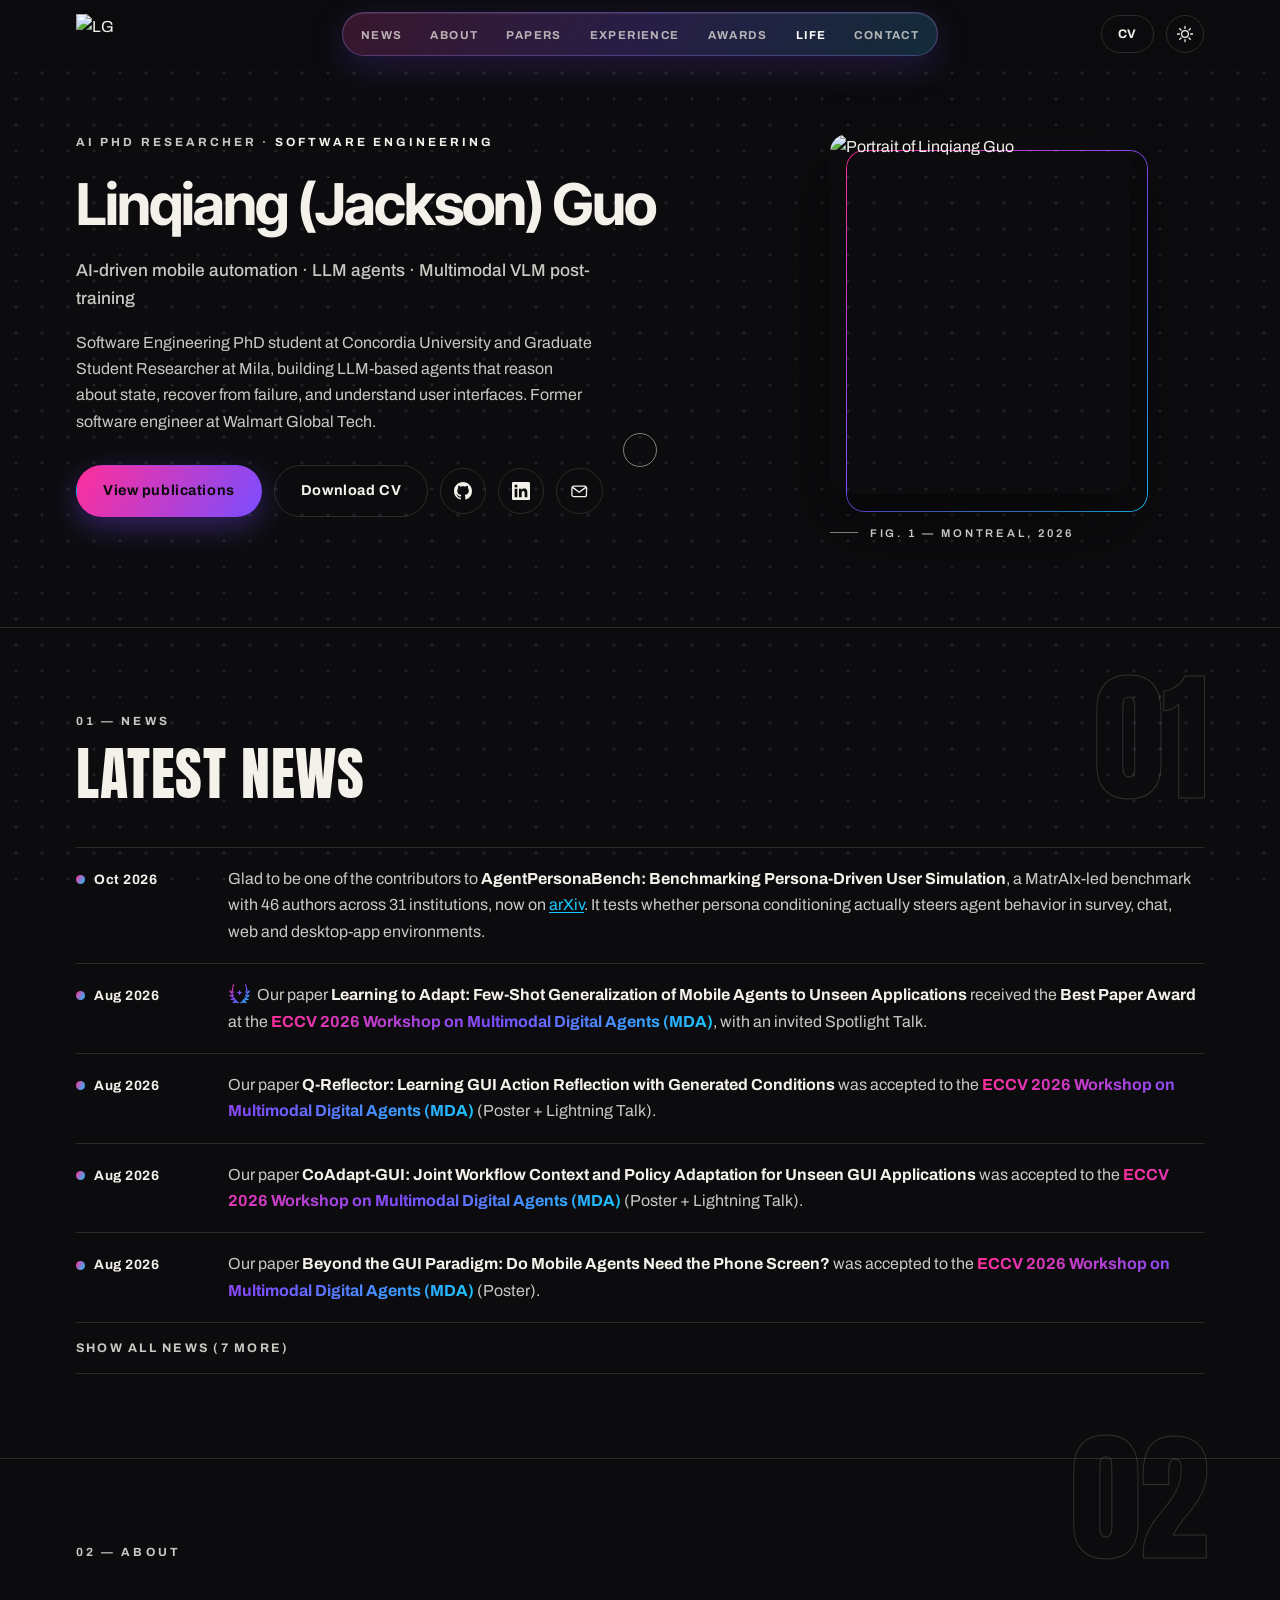
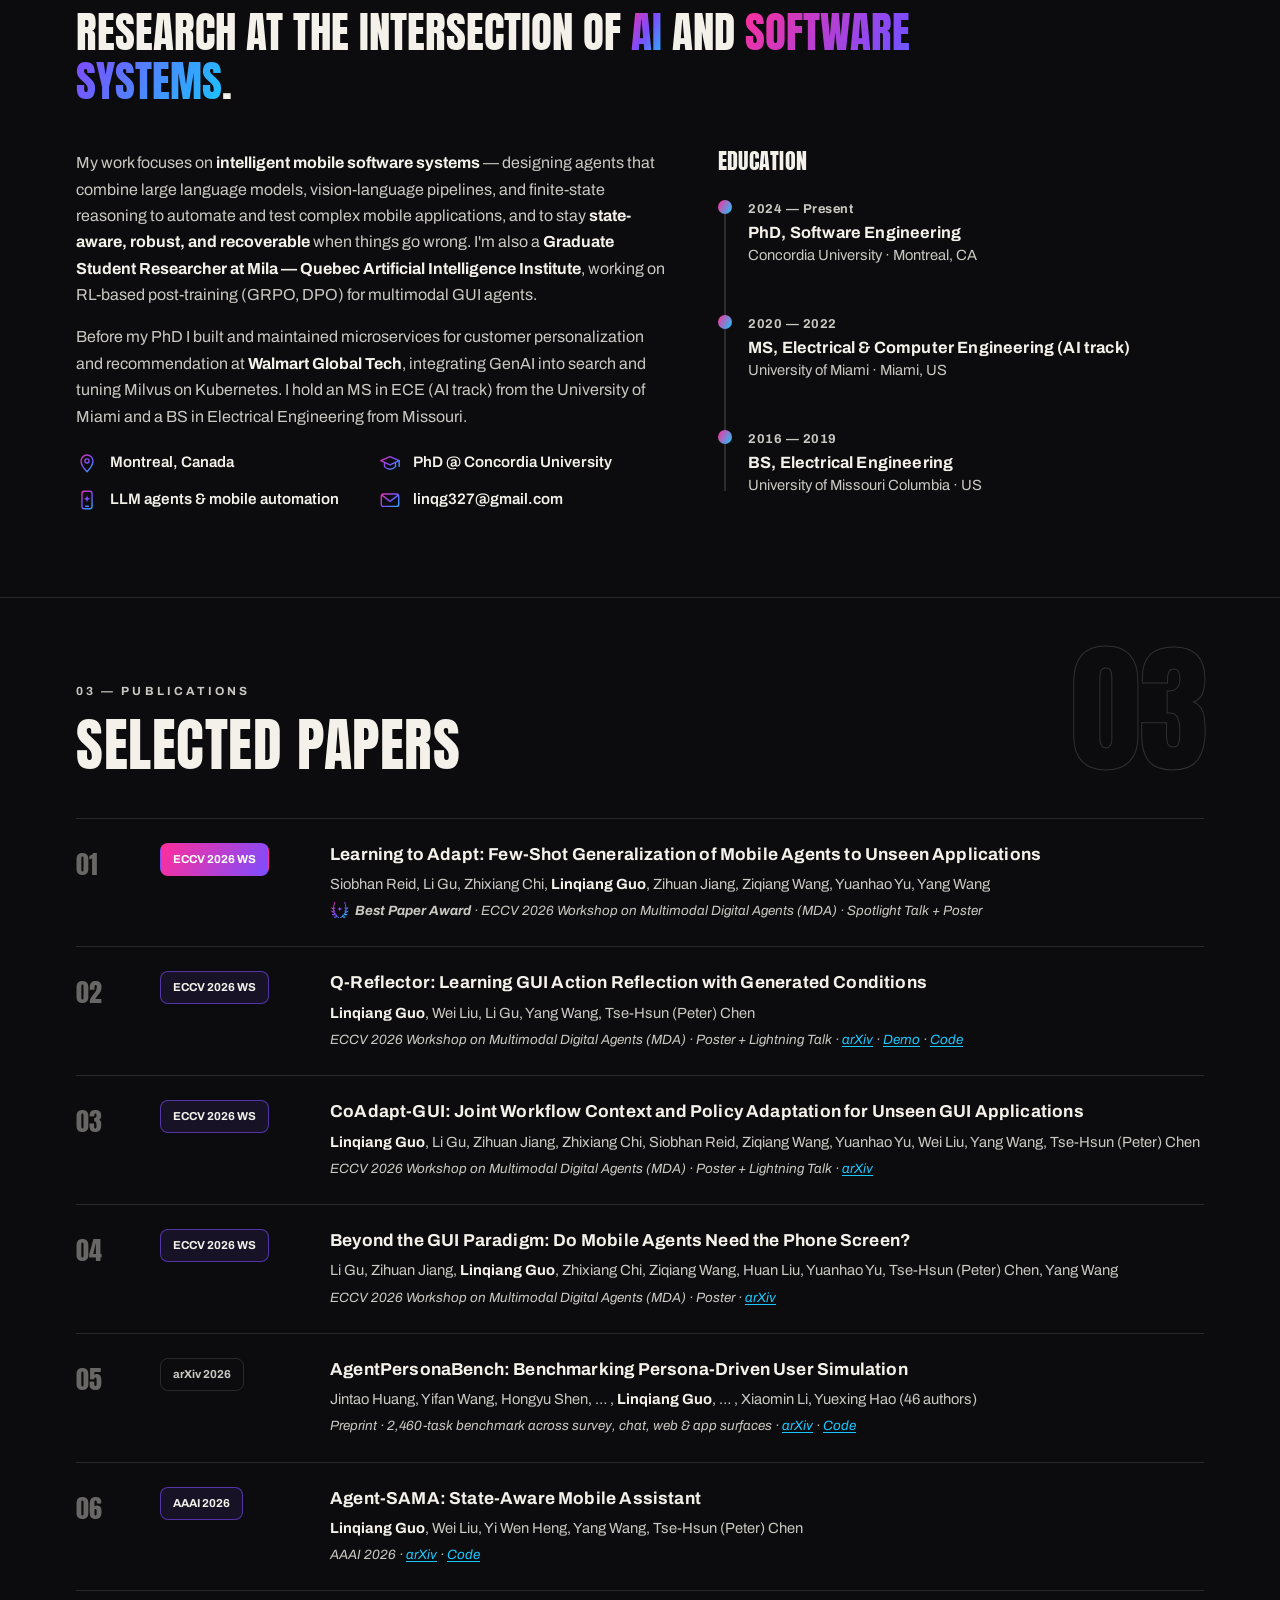
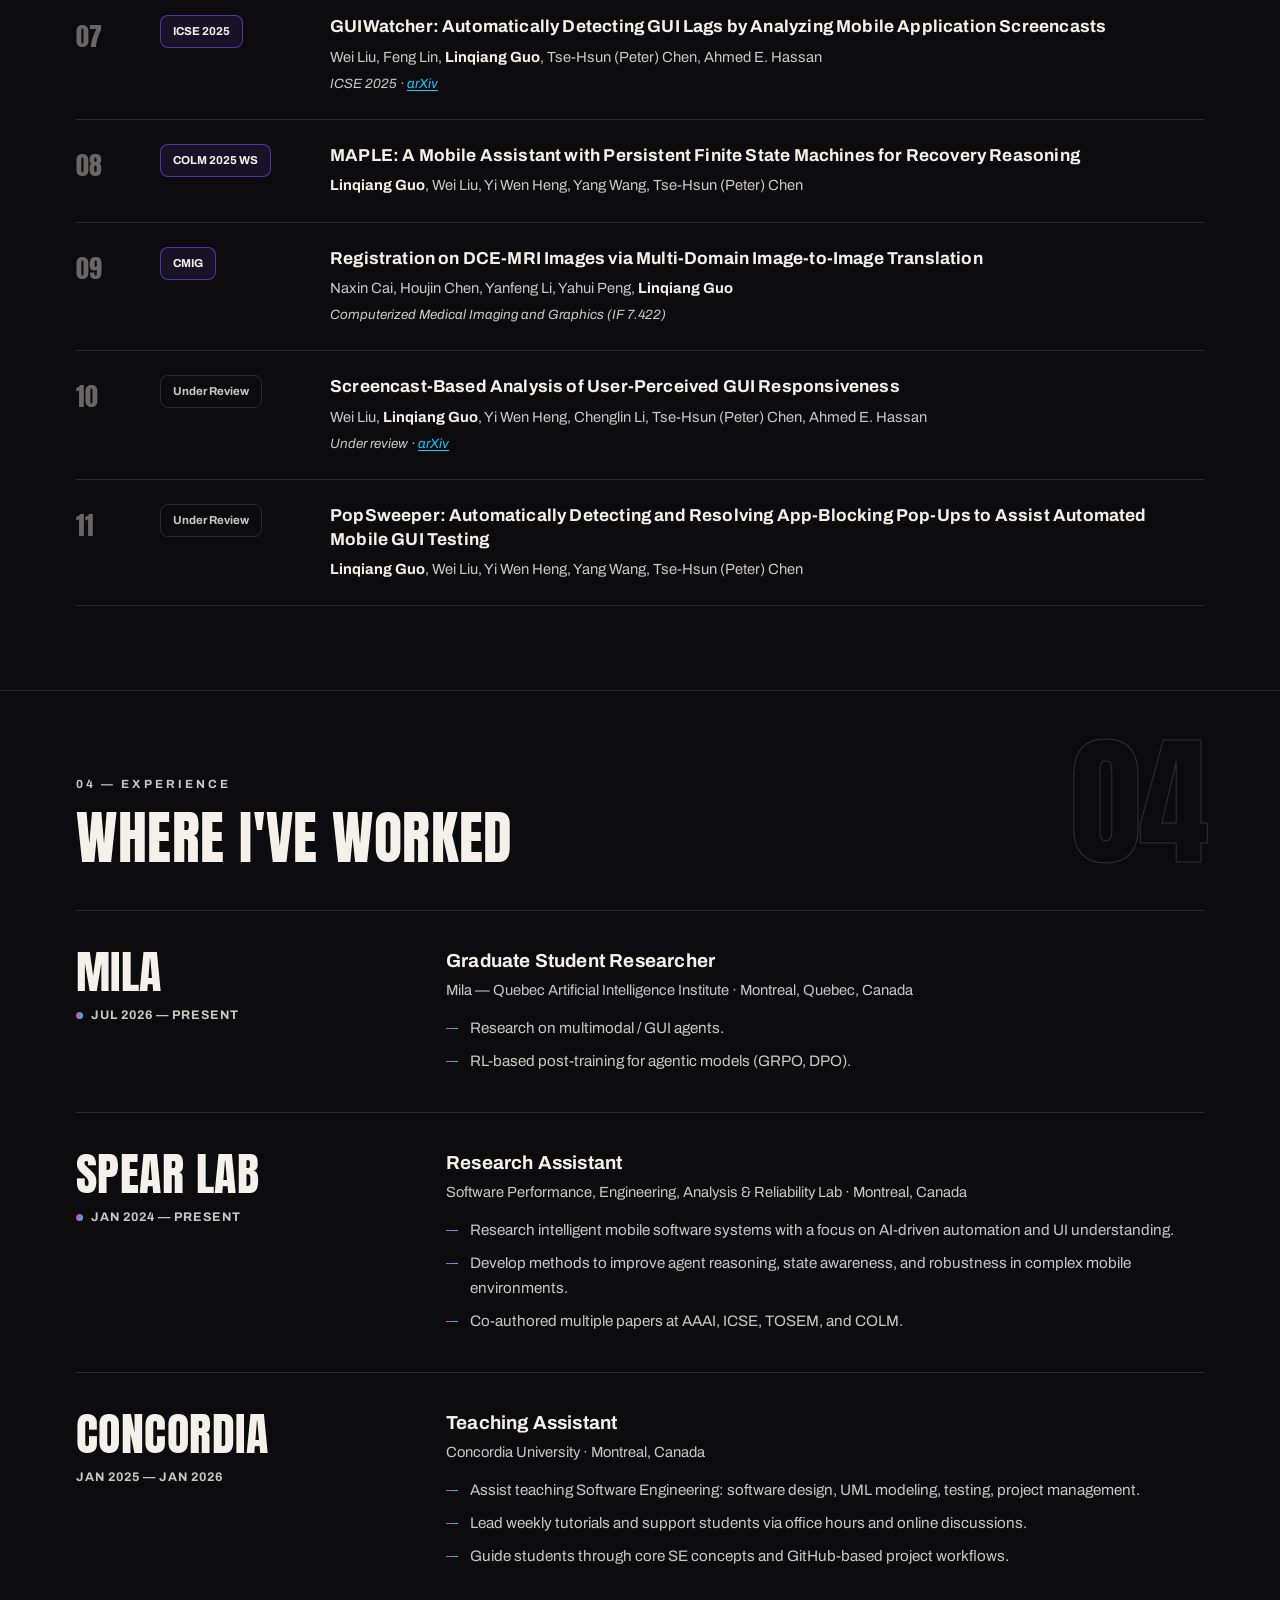
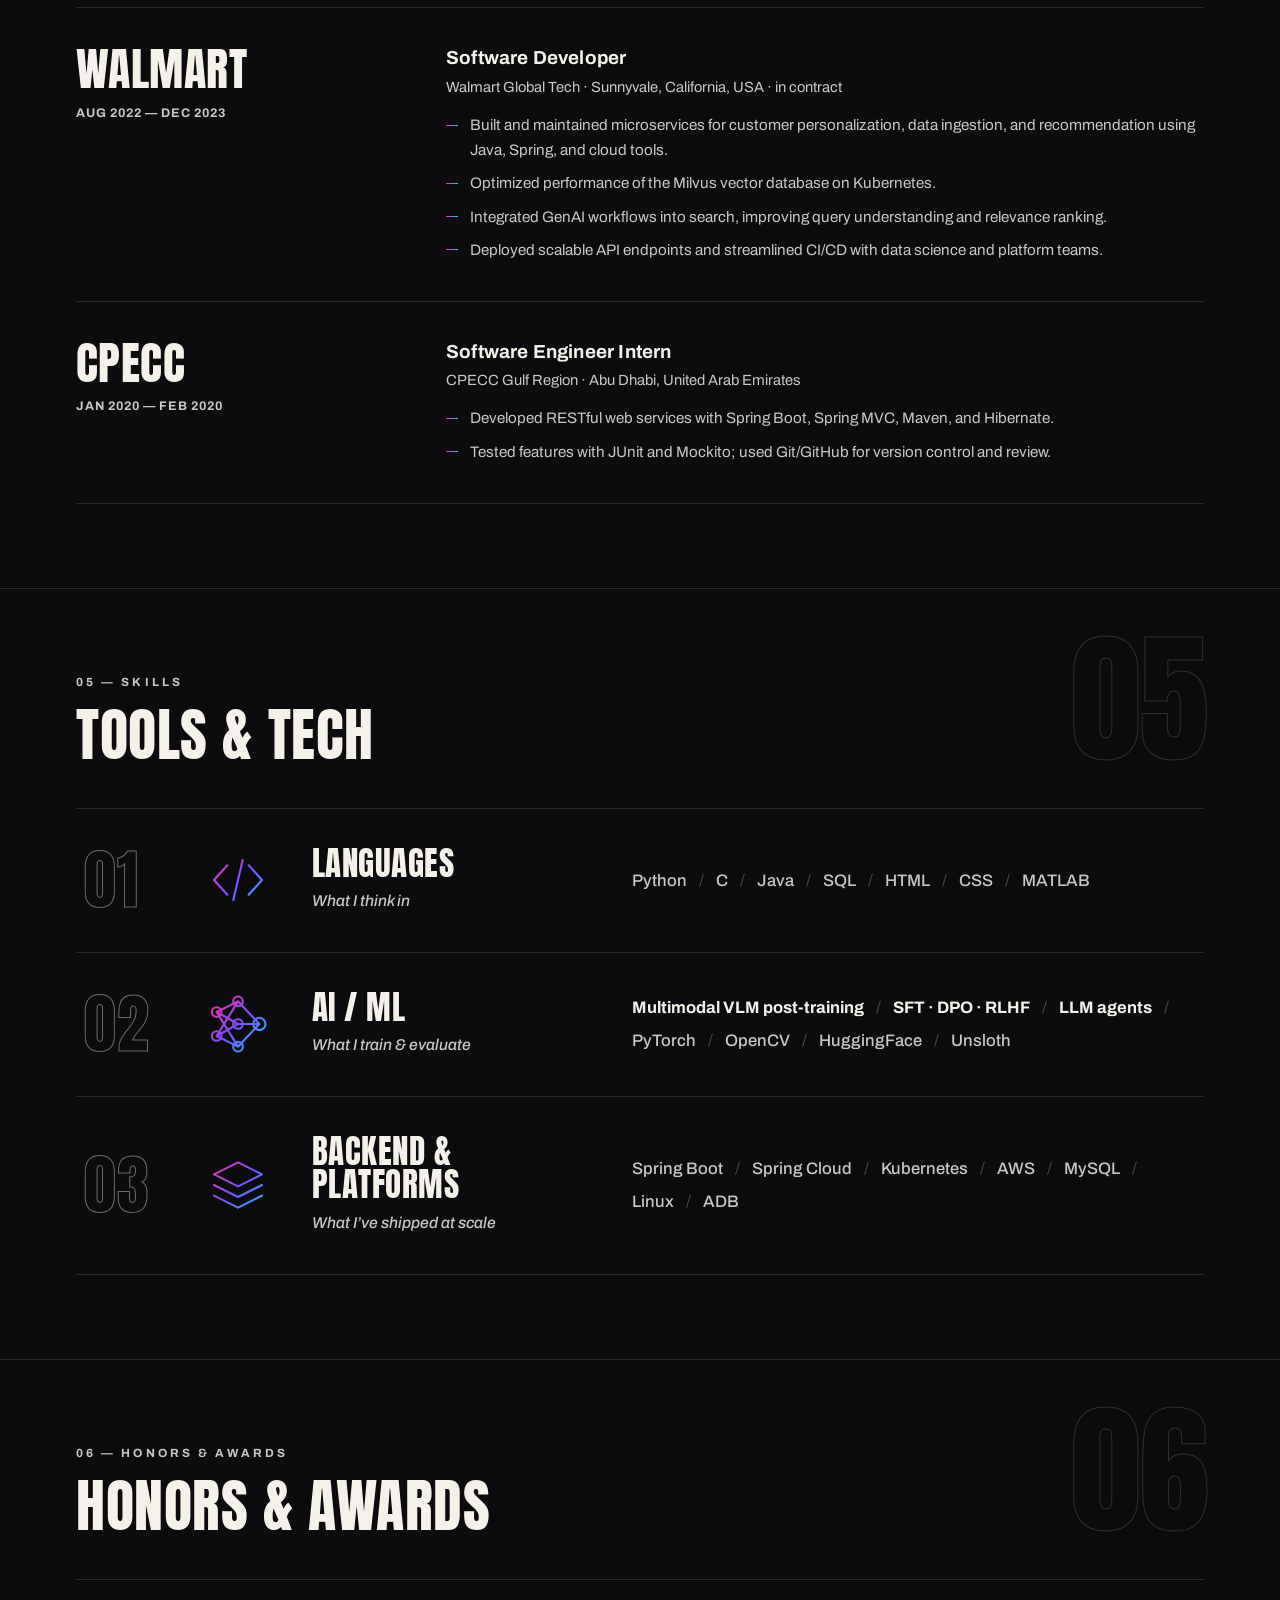
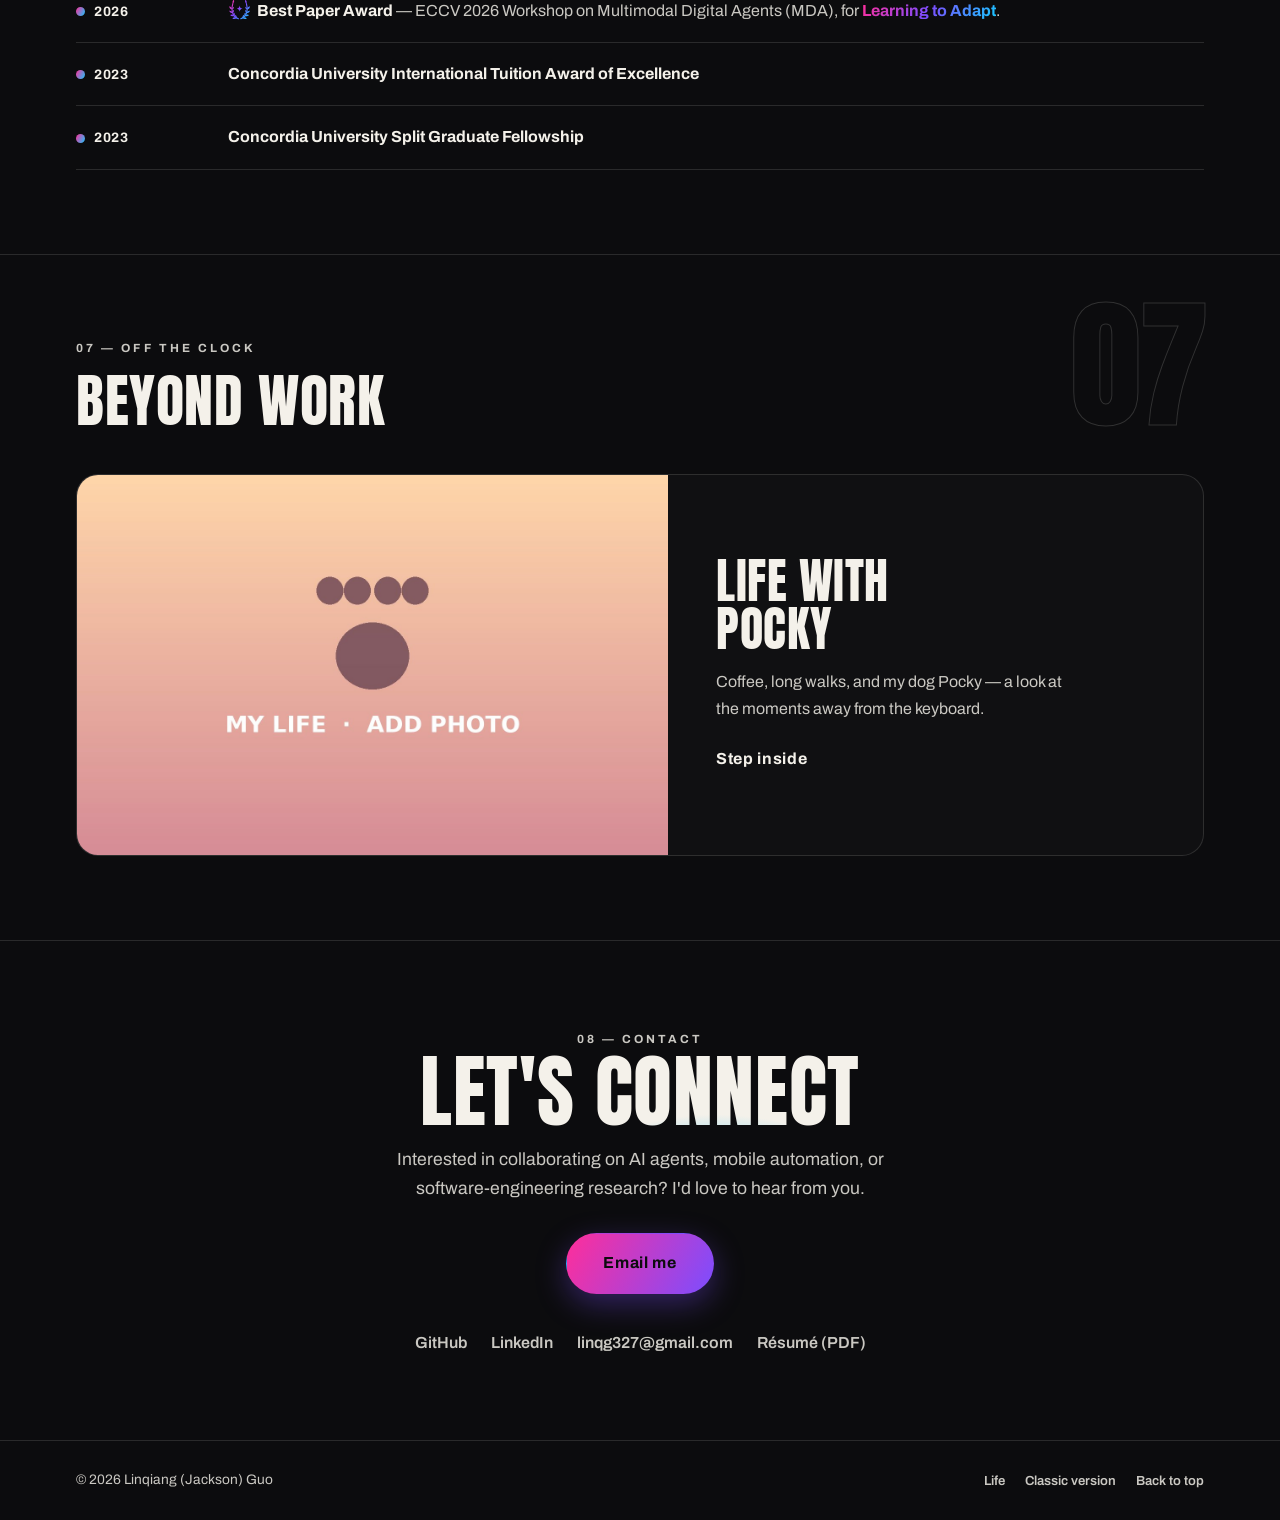
==== index.html @ f6343bbd "Long-press ripples that reflect off the screen edges - Holding still (a finger, or the mouse button " ====
<!DOCTYPE html>
<html lang="en">
<head>
  <meta charset="UTF-8" />
  <meta name="viewport" content="width=device-width, initial-scale=1.0" />
  <title>Linqiang (Jackson) Guo — Software Engineering Researcher</title>
  <meta name="description" content="Linqiang Guo — PhD researcher in Software Engineering at Concordia University. AI-driven mobile automation, LLM agents, multimodal VLM post-training." />
  <link rel="preconnect" href="https://fonts.googleapis.com" />
  <link rel="preconnect" href="https://fonts.gstatic.com" crossorigin />
  <link href="https://fonts.googleapis.com/css2?family=Anton&family=Archivo:ital,wght@0,400..800;1,400..800&family=Inter+Tight:wght@600..800&display=swap" rel="stylesheet" />
  <link rel="icon" href="assets/img/favicon-lg.svg?v=7" type="image/svg+xml" />
  <script>document.documentElement.classList.add("js");setTimeout(function(){var r=document.documentElement;if(!r.classList.contains("fx-ok"))r.classList.remove("js");},4000);</script>
  <link rel="stylesheet" href="assets/css/editorial.css?v=68" />
</head>
<body>
  <!-- custom line-icon set (gradient monoline, matches the LG mark) -->
  <svg width="0" height="0" style="position:absolute" aria-hidden="true" focusable="false">
    <defs>
      <linearGradient id="g-ico" gradientUnits="userSpaceOnUse" x1="4" y1="4" x2="44" y2="44">
        <stop offset="0" style="stop-color:var(--c1)"/>
        <stop offset="0.5" style="stop-color:var(--c2)"/>
        <stop offset="1" style="stop-color:var(--c3)"/>
      </linearGradient>
    </defs>
    <symbol id="i-code" viewBox="0 0 48 48">
      <path pathLength="1" d="M16 13 L6 24 L16 35"/>
      <path pathLength="1" d="M32 13 L42 24 L32 35"/>
      <path pathLength="1" d="M27.5 9 L20.5 39"/>
    </symbol>
    <symbol id="i-neural" viewBox="0 0 48 48">
      <path pathLength="1" d="M8 15 L24 7 M8 15 L24 24 M8 15 L24 41 M8 33 L24 7 M8 33 L24 24 M8 33 L24 41 M24 7 L40 24 M24 24 L40 24 M24 41 L40 24"/>
      <circle pathLength="1" cx="8" cy="15" r="3.6" class="ico-node"/>
      <circle pathLength="1" cx="8" cy="33" r="3.6" class="ico-node"/>
      <circle pathLength="1" cx="24" cy="7" r="3.6" class="ico-node"/>
      <circle pathLength="1" cx="24" cy="24" r="3.6" class="ico-node"/>
      <circle pathLength="1" cx="24" cy="41" r="3.6" class="ico-node"/>
      <circle pathLength="1" cx="40" cy="24" r="4.6" class="ico-node"/>
    </symbol>
    <symbol id="i-stack" viewBox="0 0 48 48">
      <path pathLength="1" d="M24 7 L42 16 L24 25 L6 16 Z"/>
      <path pathLength="1" d="M6 24 L24 33 L42 24"/>
      <path pathLength="1" d="M6 32 L24 41 L42 32"/>
    </symbol>
    <symbol id="i-pin" viewBox="0 0 48 48">
      <path pathLength="1" d="M24 43 C24 43 37 30 37 19.5 A13 13 0 0 0 11 19.5 C11 30 24 43 24 43 Z"/>
      <circle pathLength="1" cx="24" cy="19.5" r="4.6"/>
    </symbol>
    <symbol id="i-cap" viewBox="0 0 48 48">
      <path pathLength="1" d="M4 19 L24 10 L44 19 L24 28 Z"/>
      <path pathLength="1" d="M12 23.5 V32 C15 35.5 19 37.5 24 37.5 C29 37.5 33 35.5 36 32 V23.5"/>
      <path pathLength="1" d="M44 19 V31"/>
    </symbol>
    <symbol id="i-agent" viewBox="0 0 48 48">
      <rect pathLength="1" x="13" y="5" width="22" height="38" rx="5"/>
      <path pathLength="1" d="M21 37.5 H27"/>
      <path class="ico-fill" d="M24 13 C24.8 19 26.5 20.7 32 21.5 C26.5 22.3 24.8 24 24 30 C23.2 24 21.5 22.3 16 21.5 C21.5 20.7 23.2 19 24 13 Z"/>
    </symbol>
    <symbol id="i-mail" viewBox="0 0 48 48">
      <rect pathLength="1" x="5" y="11" width="38" height="27" rx="5"/>
      <path pathLength="1" d="M7 14 L24 27 L41 14"/>
    </symbol>
      <symbol id="i-laurel" viewBox="0 0 48 48">
      <path d="M21.5 43C11 39 5.5 28 10 11.5"/>
      <path d="M26.5 43C37 39 42.5 28 38 11.5"/>
      <path class="ico-fill" d="M17.94 41.26Q13.06 38.17 9 42.28Q13.88 45.37 17.94 41.26Z M17.94 41.26Q19.09 36.78 14.96 34.71Q13.81 39.19 17.94 41.26Z M13.12 37.06Q9.54 32.53 4.34 35.06Q7.93 39.6 13.12 37.06Z M13.12 37.06Q15.68 33.21 12.47 29.89Q9.91 33.74 13.12 37.06Z M9.88 31.29Q7.99 25.83 2.25 26.52Q4.14 31.98 9.88 31.29Z M9.88 31.29Q13.57 28.5 11.63 24.31Q7.94 27.1 9.88 31.29Z M8.46 24.03Q8.24 18.26 2.55 17.25Q2.77 23.02 8.46 24.03Z M8.46 24.03Q12.8 22.44 12.17 17.86Q7.83 19.45 8.46 24.03Z M10 11.5Q14.18 8.41 12.06 3.67Q7.87 6.75 10 11.5Z"/>
      <path class="ico-fill" d="M30.06 41.26Q34.94 38.17 39 42.28Q34.12 45.37 30.06 41.26ZM30.06 41.26Q28.91 36.78 33.04 34.71Q34.19 39.19 30.06 41.26ZM34.88 37.06Q38.46 32.53 43.66 35.06Q40.07 39.6 34.88 37.06ZM34.88 37.06Q32.32 33.21 35.53 29.89Q38.09 33.74 34.88 37.06ZM38.12 31.29Q40.01 25.83 45.75 26.52Q43.86 31.98 38.12 31.29ZM38.12 31.29Q34.43 28.5 36.37 24.31Q40.06 27.1 38.12 31.29ZM39.54 24.03Q39.76 18.26 45.45 17.25Q45.23 23.02 39.54 24.03ZM39.54 24.03Q35.2 22.44 35.83 17.86Q40.17 19.45 39.54 24.03ZM38 11.5Q33.82 8.41 35.94 3.67Q40.13 6.75 38 11.5Z"/>
      <path class="ico-fill" d="M24 15.5C24.6 20 25.9 21.3 30 22C25.9 22.7 24.6 24 24 28.5C23.4 24 22.1 22.7 18 22C22.1 21.3 23.4 20 24 15.5Z"/>
    </symbol>
    <symbol id="i-sun" viewBox="0 0 48 48">
      <circle cx="24" cy="24" r="9"/>
      <path d="M24 4 V9 M24 39 V44 M4 24 H9 M39 24 H44 M9.9 9.9 L13.4 13.4 M34.6 34.6 L38.1 38.1 M9.9 38.1 L13.4 34.6 M34.6 13.4 L38.1 9.9"/>
    </symbol>
    <symbol id="i-moon" viewBox="0 0 48 48">
      <path d="M41 27.5 A17 17 0 1 1 20.5 7 A13.2 13.2 0 0 0 41 27.5 Z"/>
    </symbol>
  </svg>


  <!-- intro loader (dismissed by JS once the page is ready) -->
  <div class="loader" id="loader" aria-hidden="true">
    <div class="loader__inner">
      <span class="loader__name">Linqiang (Jackson) Guo</span>
      <span class="loader__bar"><i></i></span>
    </div>
  </div>

  <!-- full-page interactive dot grid (drawn in JS), behind all content -->
  <canvas class="fx-canvas" id="fxCanvas" aria-hidden="true"></canvas>
  <!-- meteor cursor (head + mosaic tail), drawn above content -->
  <canvas class="meteor-canvas" id="meteorCanvas" aria-hidden="true"></canvas>

  <!-- ===== Navigation ===== -->
  <header class="nav" id="nav">
    <div class="container nav__inner">
      <a href="#top" class="nav__brand" aria-label="Linqiang Guo — home">
        <img class="brandmark-img logo-dark" src="assets/img/logo-lg.svg?v=29" alt="LG" width="40" height="40" />
        <img class="brandmark-img logo-light" src="assets/img/logo-lg-light.svg?v=40" alt="" width="40" height="40" aria-hidden="true" />
      </a>
      <!-- Dynamic-Island style navigation: compact capsule that morphs open -->
      <div class="island" id="island">
        <div class="island__shell">
          <button class="island__compact" id="islandToggle" type="button" aria-expanded="false" aria-controls="navLinks" aria-label="Open navigation">
            <span class="island__dot" aria-hidden="true"></span>
            <span class="island__label" id="islandLabel">Home</span>
            <svg class="island__ring" viewBox="0 0 20 20" aria-hidden="true"><circle cx="10" cy="10" r="7.5"/><circle class="island__ring-fill" cx="10" cy="10" r="7.5" pathLength="1"/></svg>
          </button>
          <nav class="island__links" id="navLinks" aria-label="Primary">
            <span class="island__pill" aria-hidden="true"></span>
            <a href="#news" data-section="news">News</a>
            <a href="#about" data-section="about">About</a>
            <a href="#publications" data-section="publications">Papers</a>
            <a href="#experience" data-section="experience">Experience</a>
            <a href="#awards" data-section="awards">Awards</a>
            <a href="life.html">Life</a>
            <a href="#contact" data-section="contact">Contact</a>
          </nav>
        </div>
      </div>
      <div class="nav__actions">
        <a href="assets/files/Linqiang_Guo_Resume_2026.pdf?v=68" class="btn btn--sm" target="_blank" rel="noopener">CV</a>
        <button class="theme-toggle" id="themeToggle" aria-label="Toggle light/dark mode"><svg class="ico ico--sun" aria-hidden="true"><use href="#i-sun"/></svg><svg class="ico ico--moon" aria-hidden="true"><use href="#i-moon"/></svg></button>
      </div>
    </div>
  </header>

  <main id="top">

    <!-- ===== Hero ===== -->
    <section class="hero">
      <div class="container hero__inner">
        <div class="hero__text">
          <p class="hero__eyebrow eyebrow" data-intro style="--d:0">AI PhD Researcher · <b>Software Engineering</b></p>
          <!-- giant name filled with cursor-following iridescent colour -->
          <h1 class="hero__name" data-intro style="--d:1">Linqiang (Jackson) Guo</h1>
          <p class="hero__role" data-intro style="--d:2">AI-driven mobile automation · LLM agents · Multimodal VLM post-training</p>
          <p class="hero__lede" data-intro style="--d:3">
            Software Engineering PhD student at Concordia University and Graduate Student
            Researcher at Mila, building LLM-based agents that reason about state, recover
            from failure, and understand user interfaces. Former software engineer at
            Walmart Global Tech.
          </p>
          <div class="hero__cta" data-intro style="--d:4">
            <a href="#publications" class="btn btn--primary">View publications</a>
            <a href="assets/files/Linqiang_Guo_Resume_2026.pdf?v=68" class="btn btn--ghost" target="_blank" rel="noopener">Download CV</a>
            <a class="chip" href="https://github.com/pockyitachi" target="_blank" rel="noopener" aria-label="GitHub">
              <svg class="chip__ico" viewBox="0 0 16 16" aria-hidden="true"><path fill="currentColor" d="M8 0c4.42 0 8 3.58 8 8a8.013 8.013 0 0 1-5.45 7.59c-.4.08-.55-.17-.55-.38 0-.27.01-1.13.01-2.2 0-.75-.25-1.23-.54-1.48 1.78-.2 3.65-.88 3.65-3.95 0-.88-.31-1.59-.82-2.15.08-.2.36-1.02-.08-2.12 0 0-.67-.22-2.2.82-.64-.18-1.32-.27-2-.27-.68 0-1.36.09-2 .27-1.53-1.03-2.2-.82-2.2-.82-.44 1.1-.16 1.92-.08 2.12-.51.56-.82 1.28-.82 2.15 0 3.06 1.86 3.75 3.64 3.95-.23.2-.44.55-.51 1.07-.46.21-1.61.55-2.33-.66-.15-.24-.6-.83-1.23-.82-.67.01-.27.38.01.53.34.19.73.9.82 1.13.16.45.68 1.31 2.69.94 0 .67.01 1.3.01 1.49 0 .21-.15.45-.55.38A7.995 7.995 0 0 1 0 8c0-4.42 3.58-8 8-8Z"/></svg>
              <span class="chip__label">GitHub</span>
            </a>
            <a class="chip" href="https://www.linkedin.com/in/linqiangguo/" target="_blank" rel="noopener" aria-label="LinkedIn">
              <svg class="chip__ico" viewBox="0 0 24 24" aria-hidden="true"><path fill="currentColor" d="M20.45 20.45h-3.56v-5.57c0-1.33-.02-3.04-1.85-3.04-1.85 0-2.14 1.45-2.14 2.94v5.67H9.35V9h3.41v1.56h.05c.48-.9 1.64-1.85 3.37-1.85 3.6 0 4.27 2.37 4.27 5.46v6.28ZM5.34 7.43a2.06 2.06 0 1 1 0-4.13 2.06 2.06 0 0 1 0 4.13ZM7.12 20.45H3.56V9h3.56v11.45ZM22.22 0H1.77C.79 0 0 .77 0 1.73v20.54C0 23.23.79 24 1.77 24h20.45c.98 0 1.78-.77 1.78-1.73V1.73C24 .77 23.2 0 22.22 0Z"/></svg>
              <span class="chip__label">LinkedIn</span>
            </a>
            <a class="chip" href="mailto:linqg327@gmail.com" aria-label="Email">
              <svg class="ico chip__ico" aria-hidden="true"><use href="#i-mail"/></svg>
              <span class="chip__label">Email</span>
            </a>
          </div>
        </div>
        <div class="hero__media" data-intro style="--d:2">
          <!-- portrait in full colour with a subtle iridescent frame -->
          <figure class="portrait">
            <div class="portrait__frame"><img src="assets/img/portrait.jpg?v=11" alt="Portrait of Linqiang Guo" /></div>
            <figcaption>Fig. 1 — Montreal, 2026</figcaption>
          </figure>
        </div>
      </div>
    </section>

    <!-- ===== News ===== -->
    <section class="section section--paper" id="news">
      <div class="container">
        <div class="section__head" data-reveal data-num="01">
          <span class="eyebrow">01 — News</span>
          <h2 class="bigtitle">Latest News</h2>
        </div>
        <ul class="news">
          <li class="news__item" data-reveal>
            <span class="news__date">Oct 2026</span>
            <p class="news__text">Glad to be one of the contributors to <strong>AgentPersonaBench: Benchmarking Persona-Driven User Simulation</strong>, a MatrAIx-led benchmark with 46 authors across 31 institutions, now on <a href="https://arxiv.org/abs/2610.04379" target="_blank" rel="noopener">arXiv</a>. It tests whether persona conditioning actually steers agent behavior in survey, chat, web and desktop-app environments.</p>
          </li>
          <li class="news__item" data-reveal>
            <span class="news__date">Aug 2026</span>
            <p class="news__text"><svg class="ico ico--award" aria-hidden="true"><use href="#i-laurel"/></svg> Our paper <strong>Learning to Adapt: Few-Shot Generalization of Mobile Agents to Unseen Applications</strong> received the <strong>Best Paper Award</strong> at the <em>ECCV 2026 Workshop on Multimodal Digital Agents (MDA)</em>, with an invited Spotlight Talk.</p>
          </li>
          <li class="news__item" data-reveal>
            <span class="news__date">Aug 2026</span>
            <p class="news__text">Our paper <strong>Q-Reflector: Learning GUI Action Reflection with Generated Conditions</strong> was accepted to the <em>ECCV 2026 Workshop on Multimodal Digital Agents (MDA)</em> (Poster + Lightning Talk).</p>
          </li>
          <li class="news__item" data-reveal>
            <span class="news__date">Aug 2026</span>
            <p class="news__text">Our paper <strong>CoAdapt-GUI: Joint Workflow Context and Policy Adaptation for Unseen GUI Applications</strong> was accepted to the <em>ECCV 2026 Workshop on Multimodal Digital Agents (MDA)</em> (Poster + Lightning Talk).</p>
          </li>
          <li class="news__item" data-reveal>
            <span class="news__date">Aug 2026</span>
            <p class="news__text">Our paper <strong>Beyond the GUI Paradigm: Do Mobile Agents Need the Phone Screen?</strong> was accepted to the <em>ECCV 2026 Workshop on Multimodal Digital Agents (MDA)</em> (Poster).</p>
          </li>
          <li class="news__item" data-reveal>
            <span class="news__date">Aug 2026</span>
            <p class="news__text">Our paper <strong>Learning to Adapt: Few-Shot Generalization of Mobile Agents to Unseen Applications</strong> was accepted to the <em>ECCV 2026 Workshop on Multimodal Digital Agents (MDA)</em> (Poster + Lightning Talk).</p>
          </li>
          <li class="news__item" data-reveal>
            <span class="news__date">Jul 2026</span>
            <p class="news__text">Joined <strong>Mila — Quebec Artificial Intelligence Institute</strong> as a Graduate Student Researcher, working on multimodal / GUI agents and RL-based post-training.</p>
          </li>
          <li class="news__item" data-reveal>
            <span class="news__date">Dec 2025</span>
            <p class="news__text">Our paper <strong>Agent-SAMA: State-Aware Mobile Assistant</strong> was accepted to <em>AAAI 2026</em>.</p>
          </li>
          <li class="news__item" data-reveal>
            <span class="news__date">2025</span>
            <p class="news__text"><strong>MAPLE</strong> was accepted to the <em>COLM 2025 Workshop</em>.</p>
          </li>
          <li class="news__item" data-reveal>
            <span class="news__date">2025</span>
            <p class="news__text"><strong>GUIWatcher</strong> was accepted to <em>ICSE 2025</em>.</p>
          </li>
          <li class="news__item" data-reveal>
            <span class="news__date">Jan 2025</span>
            <p class="news__text">Started as a <strong>Teaching Assistant</strong> at Concordia University.</p>
          </li>
          <li class="news__item" data-reveal>
            <span class="news__date">Jan 2024</span>
            <p class="news__text">Began my <strong>PhD</strong> and joined the <strong>SPEAR Lab</strong> in Montreal.</p>
          </li>
        </ul>
      </div>
    </section>

    <!-- ===== About ===== -->
    <section class="section section--paper" id="about">
      <div class="container">
        <div class="section__head" data-reveal data-num="02">
          <span class="eyebrow">02 — About</span>
        </div>
        <p class="statement">Research at the intersection of <em>AI</em> and <em>software systems</em>.</p>

        <div class="about-grid">
          <div>
            <p>
              My work focuses on <strong>intelligent mobile software systems</strong> — designing
              agents that combine large language models, vision-language pipelines, and
              finite-state reasoning to automate and test complex mobile applications, and to
              stay <strong>state-aware, robust, and recoverable</strong> when things go wrong.
              I'm also a <strong>Graduate Student Researcher at Mila — Quebec Artificial
              Intelligence Institute</strong>, working on RL-based post-training (GRPO, DPO)
              for multimodal GUI agents.
            </p>
            <p>
              Before my PhD I built and maintained microservices for customer personalization
              and recommendation at <strong>Walmart Global Tech</strong>, integrating GenAI into
              search and tuning Milvus on Kubernetes. I hold an MS in ECE (AI track) from the
              University of Miami and a BS in Electrical Engineering from Missouri.
            </p>
            <ul class="facts">
              <li><svg class="ico" aria-hidden="true"><use href="#i-pin"/></svg> Montreal, Canada</li>
              <li><svg class="ico" aria-hidden="true"><use href="#i-cap"/></svg> PhD @ Concordia University</li>
              <li><svg class="ico" aria-hidden="true"><use href="#i-agent"/></svg> LLM agents &amp; mobile automation</li>
              <li><svg class="ico" aria-hidden="true"><use href="#i-mail"/></svg> linqg327@gmail.com</li>
            </ul>
          </div>
          <div>
            <h3 class="tl-title">Education</h3>
            <ol class="tl">
              <li class="tl__item"><div class="tl__dot"></div>
                <span class="tl__date">2024 — Present</span>
                <h4>PhD, Software Engineering</h4><p>Concordia University · Montreal, CA</p>
              </li>
              <li class="tl__item"><div class="tl__dot"></div>
                <span class="tl__date">2020 — 2022</span>
                <h4>MS, Electrical &amp; Computer Engineering (AI track)</h4><p>University of Miami · Miami, US</p>
              </li>
              <li class="tl__item"><div class="tl__dot"></div>
                <span class="tl__date">2016 — 2019</span>
                <h4>BS, Electrical Engineering</h4><p>University of Missouri Columbia · US</p>
              </li>
            </ol>
          </div>
        </div>
      </div>
    </section>

    <!-- ===== Publications ===== -->
    <section class="section" id="publications">
      <div class="container">
        <div class="section__head" data-reveal data-num="03">
          <span class="eyebrow">03 — Publications</span>
          <h2 class="bigtitle">Selected Papers</h2>
        </div>
        <ul class="pubs">
          <li class="pub" data-reveal>
            <span class="pub__no"></span>
            <span class="pub__venue"><a class="badge badge--hot badge--award" href="https://mda-workshop.allen.ai/" target="_blank" rel="noopener">ECCV 2026 WS</a></span>
            <div class="pub__body">
              <h3>Learning to Adapt: Few-Shot Generalization of Mobile Agents to Unseen Applications</h3>
              <p class="pub__authors">Siobhan Reid, Li Gu, Zhixiang Chi, <strong>Linqiang Guo</strong>, Zihuan Jiang, Ziqiang Wang, Yuanhao Yu, Yang Wang</p>
              <p class="pub__note"><svg class="ico ico--award" aria-hidden="true"><use href="#i-laurel"/></svg> <strong>Best Paper Award</strong> · ECCV 2026 Workshop on Multimodal Digital Agents (MDA) · Spotlight Talk + Poster</p>
            </div>
          </li>
          <li class="pub has-more" data-reveal tabindex="0" aria-expanded="false">
            <span class="pub__no"></span>
            <span class="pub__venue"><a class="badge badge--hot" href="https://mda-workshop.allen.ai/" target="_blank" rel="noopener">ECCV 2026 WS</a></span>
            <div class="pub__body">
              <h3>Q-Reflector: Learning GUI Action Reflection with Generated Conditions</h3>
              <p class="pub__authors"><strong>Linqiang Guo</strong>, Wei Liu, Li Gu, Yang Wang, Tse-Hsun (Peter) Chen</p>
              <p class="pub__note">ECCV 2026 Workshop on Multimodal Digital Agents (MDA) · Poster + Lightning Talk · <a href="https://arxiv.org/abs/2608.05587" target="_blank" rel="noopener">arXiv</a> · <a href="https://huggingface.co/spaces/pockyitachi/Q-Reflector" target="_blank" rel="noopener">Demo</a> · <a href="https://github.com/pockyitachi/Q-Reflector" target="_blank" rel="noopener">Code</a></p>
              <div class="pub__more">
                <div class="pub__more-inner">
                  <figure class="pub__fig"><img src="assets/img/papers/q-reflector.jpg" alt="Figure from Q-Reflector" loading="lazy" /></figure>
                  <p class="pub__summary">A standalone Qwen3-VL-8B reflector that first generates an action’s pre- and post-conditions, then checks the before/after screenshots to judge whether the action succeeded and actually moved the task forward. It reaches 82.16% accuracy on 1,082 verified AndroidWorld transitions and lifts MobileWorld task success by up to 17 points when plugged into GUI agents.</p>
                </div>
              </div>
            </div>
          </li>
          <li class="pub has-more" data-reveal tabindex="0" aria-expanded="false">
            <span class="pub__no"></span>
            <span class="pub__venue"><a class="badge badge--hot" href="https://mda-workshop.allen.ai/" target="_blank" rel="noopener">ECCV 2026 WS</a></span>
            <div class="pub__body">
              <h3>CoAdapt-GUI: Joint Workflow Context and Policy Adaptation for Unseen GUI Applications</h3>
              <p class="pub__authors"><strong>Linqiang Guo</strong>, Li Gu, Zihuan Jiang, Zhixiang Chi, Siobhan Reid, Ziqiang Wang, Yuanhao Yu, Wei Liu, Yang Wang, Tse-Hsun (Peter) Chen</p>
              <p class="pub__note">ECCV 2026 Workshop on Multimodal Digital Agents (MDA) · Poster + Lightning Talk · <a href="https://arxiv.org/abs/2608.11588" target="_blank" rel="noopener">arXiv</a></p>
              <div class="pub__more">
                <div class="pub__more-inner">
                  <figure class="pub__fig"><img src="assets/img/papers/coadapt-gui.jpg" alt="Figure from CoAdapt-GUI" loading="lazy" /></figure>
                  <p class="pub__summary">A test-time adaptation framework that lets a mobile GUI agent adapt to an app it has never seen, jointly refining a transferable workflow context and a LoRA policy from its own rollouts and rewards. It reaches 45.0% on AndroidWorld-Generalization (vs. 37.5% for policy-only adaptation) and raises AndroidWorld Plus from 38.6% to 52.9%.</p>
                </div>
              </div>
            </div>
          </li>
          <li class="pub has-more" data-reveal tabindex="0" aria-expanded="false">
            <span class="pub__no"></span>
            <span class="pub__venue"><a class="badge badge--hot" href="https://mda-workshop.allen.ai/" target="_blank" rel="noopener">ECCV 2026 WS</a></span>
            <div class="pub__body">
              <h3>Beyond the GUI Paradigm: Do Mobile Agents Need the Phone Screen?</h3>
              <p class="pub__authors">Li Gu, Zihuan Jiang, <strong>Linqiang Guo</strong>, Zhixiang Chi, Ziqiang Wang, Huan Liu, Yuanhao Yu, Tse-Hsun (Peter) Chen, Yang Wang</p>
              <p class="pub__note">ECCV 2026 Workshop on Multimodal Digital Agents (MDA) · Poster · <a href="https://arxiv.org/abs/2606.19388" target="_blank" rel="noopener">arXiv</a></p>
              <div class="pub__more">
                <div class="pub__more-inner">
                  <figure class="pub__fig"><img src="assets/img/papers/beyond-the-gui.jpg" alt="Figure from Beyond the GUI Paradigm" loading="lazy" /></figure>
                  <p class="pub__summary">Asks whether mobile agents really need the screen by letting off-the-shelf coding agents operate Android through the command line instead of the GUI. Claude Code reaches 71.8% on AndroidWorld and 51.9% on MobileWorld, beating every reproducible GUI baseline, and every CLI agent wins on the new CLI-Advantage suite with far fewer steps.</p>
                </div>
              </div>
            </div>
          </li>
          <li class="pub has-more" data-reveal tabindex="0" aria-expanded="false">
            <span class="pub__no"></span>
            <span class="pub__venue"><a class="badge badge--soft" href="https://arxiv.org/abs/2610.04379" target="_blank" rel="noopener">arXiv 2026</a></span>
            <div class="pub__body">
              <h3>AgentPersonaBench: Benchmarking Persona-Driven User Simulation</h3>
              <p class="pub__authors">Jintao Huang, Yifan Wang, Hongyu Shen, … , <strong>Linqiang Guo</strong>, … , Xiaomin Li, Yuexing Hao (46 authors)</p>
              <p class="pub__note">Preprint · 2,460-task benchmark across survey, chat, web &amp; app surfaces · <a href="https://arxiv.org/abs/2610.04379" target="_blank" rel="noopener">arXiv</a> · <a href="https://github.com/MatrAIx-ai/AgentPersonaBench" target="_blank" rel="noopener">Code</a></p>
              <div class="pub__more">
                <div class="pub__more-inner">
                  <figure class="pub__fig"><img src="assets/img/papers/agentpersonabench.jpg" alt="Figure from AgentPersonaBench" loading="lazy" /></figure>
                  <p class="pub__summary">A 2,460-task benchmark that tests whether a persona assigned to an agent actually steers what it does, judged only from observable actions across survey, chat, web and desktop-app environments. Leading models reach up to 84.7% full-pass adherence, yet adherence drops across interaction surfaces and under multi-attribute personas.</p>
                </div>
              </div>
            </div>
          </li>
          <li class="pub has-more" data-reveal tabindex="0" aria-expanded="false">
            <span class="pub__no"></span>
            <span class="pub__venue"><span class="badge badge--hot">AAAI 2026</span></span>
            <div class="pub__body">
              <h3>Agent-SAMA: State-Aware Mobile Assistant</h3>
              <p class="pub__authors"><strong>Linqiang Guo</strong>, Wei Liu, Yi Wen Heng, Yang Wang, Tse-Hsun (Peter) Chen</p>
              <p class="pub__note">AAAI 2026 · <a href="https://arxiv.org/abs/2505.23596" target="_blank" rel="noopener">arXiv</a> · <a href="https://github.com/pockyitachi/Agent-SAMA" target="_blank" rel="noopener">Code</a></p>
              <div class="pub__more pub__more--wide">
                <div class="pub__more-inner">
                  <figure class="pub__fig"><img src="assets/img/papers/agent-sama.jpg" alt="Figure from Agent-SAMA" loading="lazy" /></figure>
                  <p class="pub__summary">A state-aware multi-agent framework that models app execution as a finite state machine — screens as states, actions as transitions — which four specialized agents build in real time to plan, verify each step and recover from errors. It reaches 84.0% success on Mobile-Eval-E, 80.0% on SPA-Bench and 63.7% on AndroidWorld, improving task success by up to 12% and recovery by 13.8% over prior methods.</p>
                </div>
              </div>
            </div>
          </li>
          <li class="pub has-more" data-reveal tabindex="0" aria-expanded="false">
            <span class="pub__no"></span>
            <span class="pub__venue"><span class="badge badge--hot">ICSE 2025</span></span>
            <div class="pub__body">
              <h3>GUIWatcher: Automatically Detecting GUI Lags by Analyzing Mobile Application Screencasts</h3>
              <p class="pub__authors">Wei Liu, Feng Lin, <strong>Linqiang Guo</strong>, Tse-Hsun (Peter) Chen, Ahmed E. Hassan</p>
              <p class="pub__note">ICSE 2025 · <a href="https://arxiv.org/abs/2502.04202" target="_blank" rel="noopener">arXiv</a></p>
              <div class="pub__more pub__more--wide">
                <div class="pub__more-inner">
                  <figure class="pub__fig"><img src="assets/img/papers/guiwatcher.jpg" alt="Figure from GUIWatcher" loading="lazy" /></figure>
                  <p class="pub__summary">A framework that detects GUI lags in screencasts recorded during mobile app testing, using computer vision to find janky, long-loading and frozen frames and to prioritize the most severe ones. It reaches 0.91 precision and 0.96 recall on real-world app tests and runs continuously in a production testing pipeline.</p>
                </div>
              </div>
            </div>
          </li>
          <li class="pub has-more" data-reveal tabindex="0" aria-expanded="false">
            <span class="pub__no"></span>
            <span class="pub__venue"><span class="badge badge--hot">COLM 2025 WS</span></span>
            <div class="pub__body">
              <h3>MAPLE: A Mobile Assistant with Persistent Finite State Machines for Recovery Reasoning</h3>
              <p class="pub__authors"><strong>Linqiang Guo</strong>, Wei Liu, Yi Wen Heng, Yang Wang, Tse-Hsun (Peter) Chen</p>
              <div class="pub__more">
                <div class="pub__more-inner">
                  <figure class="pub__fig"><img src="assets/img/papers/maple-fsm.jpg" alt="Figure from MAPLE" loading="lazy" /></figure>
                  <p class="pub__summary">The workshop version of the Agent-SAMA idea: a mobile assistant that keeps a persistent finite-state-machine memory of the app’s navigation flow, with screens as states and actions as transitions, so it can check its progress and reason its way back after errors. The approach was later extended into Agent-SAMA (AAAI 2026).</p>
                </div>
              </div>
            </div>
          </li>
          <li class="pub" data-reveal>
            <span class="pub__no"></span>
            <span class="pub__venue"><span class="badge badge--hot">CMIG</span></span>
            <div class="pub__body">
              <h3>Registration on DCE-MRI Images via Multi-Domain Image-to-Image Translation</h3>
              <p class="pub__authors">Naxin Cai, Houjin Chen, Yanfeng Li, Yahui Peng, <strong>Linqiang Guo</strong></p>
              <p class="pub__note">Computerized Medical Imaging and Graphics (IF 7.422)</p>
            </div>
          </li>
          <li class="pub has-more" data-reveal tabindex="0" aria-expanded="false">
            <span class="pub__no"></span>
            <span class="pub__venue"><span class="badge badge--soft">Under Review</span></span>
            <div class="pub__body">
              <h3>Screencast-Based Analysis of User-Perceived GUI Responsiveness</h3>
              <p class="pub__authors">Wei Liu, <strong>Linqiang Guo</strong>, Yi Wen Heng, Chenglin Li, Tse-Hsun (Peter) Chen, Ahmed E. Hassan</p>
              <p class="pub__note">Under review · <a href="https://arxiv.org/abs/2508.01337" target="_blank" rel="noopener">arXiv</a></p>
              <div class="pub__more pub__more--wide">
                <div class="pub__more-inner">
                  <figure class="pub__fig"><img src="assets/img/papers/screencast-responsiveness.jpg" alt="Figure from MobileGUIPerf" loading="lazy" /></figure>
                  <p class="pub__summary">Presents MobileGUIPerf, a lightweight black-box technique that measures GUI responsiveness straight from testing screencasts, computing response time and finish time for every user interaction. On 2,458 annotated interactions from 64 Android apps it detects interactions with 0.96 precision and 0.93 recall, and it analyzes thousands of screencasts daily in an industrial pipeline.</p>
                </div>
              </div>
            </div>
          </li>
          <li class="pub has-more" data-reveal tabindex="0" aria-expanded="false">
            <span class="pub__no"></span>
            <span class="pub__venue"><span class="badge badge--soft">Under Review</span></span>
            <div class="pub__body">
              <h3>PopSweeper: Automatically Detecting and Resolving App-Blocking Pop-Ups to Assist Automated Mobile GUI Testing</h3>
              <p class="pub__authors"><strong>Linqiang Guo</strong>, Wei Liu, Yi Wen Heng, Yang Wang, Tse-Hsun (Peter) Chen</p>
              <div class="pub__more">
                <div class="pub__more-inner">
                  <figure class="pub__fig"><img src="assets/img/papers/popsweeper.jpg" alt="Figure from PopSweeper" loading="lazy" /></figure>
                  <p class="pub__summary">A lightweight, screenshot-based tool that detects app-blocking pop-ups during automated GUI testing and locates the control to close them — such pop-ups appeared in 42.5% of the recent top apps studied. Paired with DroidBot, it cut time lost to pop-ups by 59.27% and pop-up-caused redirects by 80%.</p>
                </div>
              </div>
            </div>
          </li>
        </ul>
      </div>
    </section>

    <!-- ===== Experience ===== -->
    <section class="section section--paper" id="experience">
      <div class="container">
        <div class="section__head" data-reveal data-num="04">
          <span class="eyebrow">04 — Experience</span>
          <h2 class="bigtitle">Where I've Worked</h2>
        </div>
        <ol class="xp">
          <li class="xp__row" data-reveal>
            <div class="xp__org"><span class="xp__name">Mila</span><span class="xp__date is-now">Jul 2026 — Present</span></div>
            <div class="xp__body">
              <h3>Graduate Student Researcher</h3>
              <p class="xp__meta">Mila — Quebec Artificial Intelligence Institute · Montreal, Quebec, Canada</p>
              <ul class="xp__points">
                <li>Research on multimodal / GUI agents.</li>
                <li>RL-based post-training for agentic models (GRPO, DPO).</li>
              </ul>
            </div>
          </li>
          <li class="xp__row" data-reveal>
            <div class="xp__org"><span class="xp__name">SPEAR Lab</span><span class="xp__date is-now">Jan 2024 — Present</span></div>
            <div class="xp__body">
              <h3>Research Assistant</h3>
              <p class="xp__meta">Software Performance, Engineering, Analysis &amp; Reliability Lab · Montreal, Canada</p>
              <ul class="xp__points">
                <li>Research intelligent mobile software systems with a focus on AI-driven automation and UI understanding.</li>
                <li>Develop methods to improve agent reasoning, state awareness, and robustness in complex mobile environments.</li>
                <li>Co-authored multiple papers at AAAI, ICSE, TOSEM, and COLM.</li>
              </ul>
            </div>
          </li>
          <li class="xp__row" data-reveal>
            <div class="xp__org"><span class="xp__name">Concordia</span><span class="xp__date">Jan 2025 — Jan 2026</span></div>
            <div class="xp__body">
              <h3>Teaching Assistant</h3>
              <p class="xp__meta">Concordia University · Montreal, Canada</p>
              <ul class="xp__points">
                <li>Assist teaching Software Engineering: software design, UML modeling, testing, project management.</li>
                <li>Lead weekly tutorials and support students via office hours and online discussions.</li>
                <li>Guide students through core SE concepts and GitHub-based project workflows.</li>
              </ul>
            </div>
          </li>
          <li class="xp__row" data-reveal>
            <div class="xp__org"><span class="xp__name">Walmart</span><span class="xp__date">Aug 2022 — Dec 2023</span></div>
            <div class="xp__body">
              <h3>Software Developer</h3>
              <p class="xp__meta">Walmart Global Tech · Sunnyvale, California, USA · in contract</p>
              <ul class="xp__points">
                <li>Built and maintained microservices for customer personalization, data ingestion, and recommendation using Java, Spring, and cloud tools.</li>
                <li>Optimized performance of the Milvus vector database on Kubernetes.</li>
                <li>Integrated GenAI workflows into search, improving query understanding and relevance ranking.</li>
                <li>Deployed scalable API endpoints and streamlined CI/CD with data science and platform teams.</li>
              </ul>
            </div>
          </li>
          <li class="xp__row" data-reveal>
            <div class="xp__org"><span class="xp__name">CPECC</span><span class="xp__date">Jan 2020 — Feb 2020</span></div>
            <div class="xp__body">
              <h3>Software Engineer Intern</h3>
              <p class="xp__meta">CPECC Gulf Region · Abu Dhabi, United Arab Emirates</p>
              <ul class="xp__points">
                <li>Developed RESTful web services with Spring Boot, Spring MVC, Maven, and Hibernate.</li>
                <li>Tested features with JUnit and Mockito; used Git/GitHub for version control and review.</li>
              </ul>
            </div>
          </li>
        </ol>
      </div>
    </section>

    <!-- ===== Skills ===== -->
    <section class="section" id="skills">
      <div class="container">
        <div class="section__head" data-reveal data-num="05">
          <span class="eyebrow">05 — Skills</span>
          <h2 class="bigtitle">Tools &amp; Tech</h2>
        </div>
        <ol class="stack">
          <li class="stack__row" data-reveal>
            <span class="stack__no">01</span>
            <svg class="ico stack__glyph" aria-hidden="true"><use href="#i-code"/></svg>
            <div class="stack__head"><h3>Languages</h3><p>What I think in</p></div>
            <ul class="stack__tags"><li>Python</li><li>C</li><li>Java</li><li>SQL</li><li>HTML</li><li>CSS</li><li>MATLAB</li></ul>
          </li>
          <li class="stack__row" data-reveal>
            <span class="stack__no">02</span>
            <svg class="ico stack__glyph" aria-hidden="true"><use href="#i-neural"/></svg>
            <div class="stack__head"><h3>AI / ML</h3><p>What I train &amp; evaluate</p></div>
            <ul class="stack__tags"><li class="is-key">Multimodal VLM post-training</li><li class="is-key">SFT · DPO · RLHF</li><li class="is-key">LLM agents</li><li>PyTorch</li><li>OpenCV</li><li>HuggingFace</li><li>Unsloth</li></ul>
          </li>
          <li class="stack__row" data-reveal>
            <span class="stack__no">03</span>
            <svg class="ico stack__glyph" aria-hidden="true"><use href="#i-stack"/></svg>
            <div class="stack__head"><h3>Backend &amp; Platforms</h3><p>What I&rsquo;ve shipped at scale</p></div>
            <ul class="stack__tags"><li>Spring Boot</li><li>Spring Cloud</li><li>Kubernetes</li><li>AWS</li><li>MySQL</li><li>Linux</li><li>ADB</li></ul>
          </li>
        </ol>
      </div>
    </section>

    <!-- ===== Honors & Awards ===== -->
    <section class="section section--paper" id="awards">
      <div class="container">
        <div class="section__head" data-reveal data-num="06">
          <span class="eyebrow">06 — Honors &amp; Awards</span>
          <h2 class="bigtitle">Honors &amp; Awards</h2>
        </div>
        <ul class="news">
          <li class="news__item" data-reveal>
            <span class="news__date">2026</span>
            <p class="news__text"><svg class="ico ico--award" aria-hidden="true"><use href="#i-laurel"/></svg> <strong>Best Paper Award</strong> — ECCV 2026 Workshop on Multimodal Digital Agents (MDA), for <em>Learning to Adapt</em>.</p>
          </li>
          <li class="news__item" data-reveal>
            <span class="news__date">2023</span>
            <p class="news__text"><strong>Concordia University International Tuition Award of Excellence</strong></p>
          </li>
          <li class="news__item" data-reveal>
            <span class="news__date">2023</span>
            <p class="news__text"><strong>Concordia University Split Graduate Fellowship</strong></p>
          </li>
        </ul>
      </div>
    </section>

    <!-- ===== Life portal ===== -->
    <section class="section" id="life">
      <div class="container">
        <div class="section__head" data-reveal data-num="07">
          <span class="eyebrow">07 — Off the Clock</span>
          <h2 class="bigtitle">Beyond Work</h2>
        </div>
        <a class="portal" href="life.html" data-reveal aria-label="Open my life gallery">
          <div class="portal__media">
            <img src="assets/img/life/portal.jpg?v=23" alt="Pocky at the beach" />
          </div>
          <div class="portal__body">
            <h2 class="portal__title">Life with<br />Pocky</h2>
            <p class="portal__text">Coffee, long walks, and my dog Pocky — a look at the moments away from the keyboard.</p>
            <span class="portal__cta">Step inside</span>
          </div>
        </a>
      </div>
    </section>

    <!-- ===== Contact ===== -->
    <section class="section contact" id="contact">
      <div class="container">
        <span class="eyebrow">08 — Contact</span>
        <h2 class="bigtitle">Let's Connect</h2>
        <p class="contact__lead">Interested in collaborating on AI agents, mobile automation, or software-engineering research? I'd love to hear from you.</p>
        <a href="mailto:linqg327@gmail.com" class="btn btn--primary btn--lg">Email me</a>
        <div class="contact__socials">
          <a href="https://github.com/pockyitachi" target="_blank" rel="noopener">GitHub</a>
          <a href="https://www.linkedin.com/in/linqiangguo/" target="_blank" rel="noopener">LinkedIn</a>
          <a href="mailto:linqg327@gmail.com">linqg327@gmail.com</a>
          <a href="assets/files/Linqiang_Guo_Resume_2026.pdf?v=68" target="_blank" rel="noopener">Résumé (PDF)</a>
        </div>
      </div>
    </section>
  </main>


  <!-- ===== Footer ===== -->
  <footer class="footer">
    <div class="container footer__inner">
      <p>© <span id="year"></span> Linqiang (Jackson) Guo</p>
      <div class="footer__links">
        <a href="life.html">Life</a>
        <a href="classic.html">Classic version</a>
        <a href="#top">Back to top</a>
      </div>
    </div>
  </footer>

  <!-- custom cursor ring (shown only on fine-pointer devices) -->
  <div class="cursor-ring" id="cursorRing" aria-hidden="true"></div>

  <script src="assets/js/editorial.js?v=68"></script>
</body>
</html>
---- assets/css/editorial.css ----
/* ============================================================
   Linqiang Guo — Editorial homepage (Option 2)
   Unified dark theme. A full-page interactive dot grid sits
   behind all content and reacts to the cursor everywhere.
   ============================================================ */

:root {
  --ink: #0c0c0e;          /* near-black base                  */
  --paper: #f4f1ea;        /* light text                       */
  --paper-soft: rgba(244,241,234,0.82);
  --line: rgba(244,241,234,0.13);
  /* iridescent palette used by the cursor effects */
  --c1: #ff2e9a;  --c2: #7c4dff;  --c3: #18c7ff;  --c4: #ffd23f;
  --radius: 22px;
  --maxw: 1180px;
  --font-display: "Anton", "Archivo", sans-serif;
  --font-body: "Archivo", system-ui, sans-serif;
  /* Apple-style spring curves (damped spring sampled into linear()) */
  --spring: cubic-bezier(.34, 1.3, .64, 1);
  --spring-soft: cubic-bezier(.22, 1, .36, 1);
  /* cursor position (updated by JS, viewport px) */
  --mx: 50%; --my: 40%;
}

@supports (transition-timing-function: linear(0, 1)) {
  :root {
    --spring: linear(0, 0.032, 0.112, 0.221, 0.344, 0.469, 0.587, 0.694, 0.786, 0.864, 0.925, 0.973, 1.007, 1.031, 1.045, 1.052, 1.054, 1.052, 1.048, 1.042, 1.035, 1.028, 1.022, 1.016, 1.011, 1.007, 1.004, 1.001, 1, 0.998, 0.998, 0.997, 0.997, 0.997, 1);
    --spring-soft: linear(0, 0.02, 0.072, 0.144, 0.227, 0.315, 0.402, 0.485, 0.563, 0.634, 0.697, 0.753, 0.801, 0.842, 0.876, 0.905, 0.929, 0.948, 0.963, 0.975, 0.985, 0.992, 0.997, 1.001, 1.003, 1.005, 1.006, 1.006, 1.006, 1.006, 1.006, 1.005, 1.005, 1.004, 1);
  }
}

/* ---- Light / day theme ---- */
[data-theme="light"] {
  --ink: #f6f6f8;        /* cool off-white base (used as background) */
  --paper: #18181d;      /* dark text                       */
  --paper-soft: rgba(24,24,29,0.82);
  --line: rgba(24,24,29,0.14);
  /* deep jewel accents: the night palette, darkened to sit on paper */
  --c1: #c2416f;  --c2: #6246c9;  --c3: #1f7fb8;  --c4: #2a9d8f;
}

* { margin: 0; padding: 0; box-sizing: border-box; }
html { scroll-behavior: smooth; }
body {
  font-family: var(--font-body);
  background: var(--ink);
  color: var(--paper);
  line-height: 1.65;
  -webkit-font-smoothing: antialiased;
  overflow-x: hidden;
}
.container { width: 100%; max-width: var(--maxw); margin: 0 auto; padding: 0 26px; }
a { color: inherit; text-decoration: none; }
img { display: block; max-width: 100%; }
h1, h2, h3, h4 { font-family: var(--font-display); font-weight: 400; line-height: 1; letter-spacing: 0.01em; }

/* ===== Intro loader ===== */
.loader {
  position: fixed; inset: 0; z-index: 10000; background: var(--ink);
  display: grid; place-items: center;
  transition: opacity 0.6s ease, visibility 0.6s ease;
}
.loader.is-done { opacity: 0; visibility: hidden; }
.loader__inner { text-align: center; }
.loader__name {
  display: block; font-family: var(--font-display);
  font-size: clamp(1.6rem, 5vw, 3rem); letter-spacing: 0.04em; text-transform: uppercase;
  background: linear-gradient(120deg, var(--c1), var(--c2), var(--c3));
  -webkit-background-clip: text; background-clip: text; color: transparent;
}
.loader__bar { display: block; width: 180px; height: 2px; margin: 18px auto 0; background: var(--line); border-radius: 2px; overflow: hidden; }
.loader__bar i { display: block; height: 100%; width: 0; background: linear-gradient(90deg, var(--c1), var(--c3)); animation: load 1s ease forwards; }
@keyframes load { to { width: 100%; } }

/* ===== Custom cursor (enabled by JS on fine-pointer devices) ===== */
.cursor-dot, .cursor-ring { display: none; }
.has-custom-cursor { cursor: none; }
.has-custom-cursor a, .has-custom-cursor button, .has-custom-cursor .portrait { cursor: none; }
.has-custom-cursor .cursor-dot, .has-custom-cursor .cursor-ring {
  display: block; position: fixed; top: 0; left: 0; z-index: 9999; pointer-events: none;
  border-radius: 50%; transform: translate(-50%, -50%); will-change: transform;
}
.has-custom-cursor .cursor-dot { width: 6px; height: 6px; background: var(--paper); }
.has-custom-cursor .cursor-ring {
  width: 34px; height: 34px; border: 1.5px solid color-mix(in srgb, var(--paper) 50%, transparent);
  transition: width 0.2s ease, height 0.2s ease, background 0.2s ease, border-color 0.2s ease;
}
.has-custom-cursor .cursor-ring.is-hover { width: 56px; height: 56px; border-color: transparent; background: color-mix(in srgb, var(--c2) 20%, transparent); }

/* full-page dot-grid canvas behind everything */
.fx-canvas { position: fixed; inset: 0; width: 100%; height: 100%; z-index: 0; pointer-events: none; }
/* meteor cursor canvas — above all content */
.meteor-canvas { position: fixed; inset: 0; width: 100%; height: 100%; z-index: 9990; pointer-events: none; }
/* while a finger is down, a long press plays ripples instead of
   selecting text or opening the link callout */
html.is-pressing, html.is-pressing * { -webkit-user-select: none; user-select: none; -webkit-touch-callout: none; }
/* keep all real content above the canvas */
.nav, main, .footer { position: relative; z-index: 1; }

.eyebrow {
  font-family: var(--font-body); font-size: 0.74rem; font-weight: 700;
  letter-spacing: 0.26em; text-transform: uppercase; color: var(--paper-soft);
}

.bigtitle { font-size: clamp(1.9rem, 5vw, 3.6rem); text-transform: uppercase; margin-bottom: 8px; }
.section__head { margin-bottom: 44px; }
.section__head .eyebrow { display: block; margin-bottom: 14px; }

/* ===== Buttons ===== */
.btn {
  display: inline-block; padding: 13px 26px; border-radius: 999px;
  font-family: var(--font-body); font-weight: 700; font-size: 0.9rem;
  letter-spacing: 0.04em; cursor: pointer; border: 1.5px solid transparent;
  transition: transform 0.6s var(--spring), box-shadow 0.4s ease, background 0.2s, color 0.2s, border-color 0.2s;
}
.btn:hover { transform: translateY(-2px) scale(1.02); }
.btn:active { transform: scale(0.96); transition-duration: 0.12s; }
.btn--primary {
  color: #0c0c0e;
  background: linear-gradient(120deg, var(--c1), var(--c2), var(--c3));
  background-size: 200% 200%; box-shadow: 0 10px 30px color-mix(in srgb, var(--c2) 35%, transparent);
  animation: shift 6s ease infinite, breathe 4.8s ease-in-out infinite;
}
/* slow "breathing" glow, like a device on standby */
@keyframes breathe {
  0%, 100% { box-shadow: 0 10px 30px color-mix(in srgb, var(--c2) 30%, transparent); }
  50% { box-shadow: 0 14px 46px color-mix(in srgb, var(--c2) 55%, transparent); }
}
[data-theme="light"] .btn--primary { color: #fff8ec; }
@keyframes shift { 0%,100% { background-position: 0% 50%; } 50% { background-position: 100% 50%; } }
.btn--ghost { border-color: var(--line); color: var(--paper); }
.btn--ghost:hover { border-color: var(--paper); }
.btn--sm { padding: 8px 16px; font-size: 0.78rem; border-color: var(--line); }
.btn--sm:hover { border-color: var(--paper); }
.btn--lg { padding: 16px 36px; font-size: 1rem; }

/* ===== Nav ===== */
.nav {
  position: sticky; top: 0; z-index: 100;
  backdrop-filter: blur(12px);
  background: color-mix(in srgb, var(--ink) 72%, transparent);
  border-bottom: 1px solid transparent; transition: border-color 0.3s;
}
.nav.scrolled { border-bottom-color: var(--line); }
.nav__inner { display: flex; align-items: center; justify-content: space-between; height: 68px; }
.nav__brand { display: inline-flex; align-items: center; }
.brandmark-img { display: block; width: 40px; height: 40px; transition: transform 0.2s ease; }
.nav__brand:hover .brandmark-img { transform: translateY(-1px) rotate(-3deg); }
/* day / night logo: the mark follows the active theme palette */
.brandmark-img.logo-light { display: none; }
[data-theme="light"] .brandmark-img.logo-dark { display: none; }
[data-theme="light"] .brandmark-img.logo-light { display: block; filter: drop-shadow(0 4px 12px rgba(98,70,201,0.16)); }
.nav__actions { display: flex; align-items: center; gap: 12px; }
.theme-toggle {
  width: 38px; height: 38px; border-radius: 50%; border: 1px solid var(--line);
  background: transparent; color: var(--paper); cursor: pointer; font-size: 0.95rem;
  line-height: 1; display: grid; place-items: center;
  transition: border-color 0.2s, transform 0.2s;
}
.theme-toggle:hover { border-color: var(--paper); transform: rotate(18deg); }
.theme-toggle .ico { width: 18px; height: 18px; stroke: var(--paper); stroke-width: 3.4; }
.theme-toggle .ico--moon { display: none; }
[data-theme="light"] .theme-toggle .ico--sun { display: none; }
[data-theme="light"] .theme-toggle .ico--moon { display: block; }
.theme-toggle:active { transform: scale(0.9); }

/* ===== Dynamic-Island navigation =====
   A black capsule centred in the header. Compact: live dot + current
   section + scroll-progress ring. Expanded: the nav links, with a pill
   that springs between them. Size changes are driven by JS (--iw/--ih)
   and animated with a spring so it morphs like the iPhone island. */
.nav__inner { position: relative; }
.island {
  position: absolute; left: 50%; top: 0; transform: translateX(-50%); z-index: 2;
  /* jewel-tinted glass: a faint brand gradient over a dark base */
  --is-bg: linear-gradient(120deg, rgba(255,46,154,0.16), rgba(124,77,255,0.20) 50%, rgba(24,199,255,0.14)), #121218;
  --is-fg: #fff; --is-muted: rgba(244,241,234,0.7);
  --is-border: rgba(170,140,255,0.30); --is-pill: rgba(255,255,255,0.14); --is-track: rgba(255,255,255,0.18);
  --is-shadow: 0 10px 34px rgba(124,77,255,0.22), inset 0 1px 0 rgba(255,255,255,0.10); --is-blur: none;
}
[data-theme="light"] .island {
  --is-bg: linear-gradient(120deg, rgba(194,65,111,0.10), rgba(98,70,201,0.13) 50%, rgba(31,127,184,0.10)), #fdfdff;
  --is-fg: #18181d; --is-muted: rgba(24,24,29,0.6);
  --is-border: rgba(98,70,201,0.20); --is-pill: rgba(98,70,201,0.12); --is-track: rgba(98,70,201,0.16);
  --is-shadow: 0 10px 30px rgba(98,70,201,0.16), inset 0 1px 0 rgba(255,255,255,0.9);
}
.island__shell {
  position: relative; overflow: hidden;
  width: var(--iw, 150px); height: var(--ih, 36px); margin-top: var(--it, 16px);
  border-radius: var(--ir, 999px);
  background: var(--is-bg); color: var(--is-fg);
  border: 1px solid var(--is-border); box-shadow: var(--is-shadow);
  -webkit-backdrop-filter: var(--is-blur); backdrop-filter: var(--is-blur);
  transition: width 0.7s var(--spring), height 0.7s var(--spring), margin-top 0.7s var(--spring), border-radius 0.7s var(--spring), box-shadow 0.4s ease;
}
.island__compact, .island__links {
  position: absolute; top: 0; left: 50%; white-space: nowrap;
  transform: translateX(-50%);
  transition: opacity 0.35s ease, filter 0.45s ease, transform 0.7s var(--spring);
}
.island__compact {
  display: flex; align-items: center; gap: 10px; height: 36px; padding: 0 9px 0 14px;
  background: none; border: 0; color: inherit; cursor: pointer;
  font-family: var(--font-body); font-size: 0.78rem; font-weight: 700; letter-spacing: 0.06em;
}
.island__dot {
  width: 8px; height: 8px; border-radius: 50%; flex: none;
  background: linear-gradient(120deg, var(--c1), var(--c2) 50%, var(--c3));
  animation: islandPulse 2.6s ease-in-out infinite;
}
@keyframes islandPulse {
  0%, 100% { box-shadow: 0 0 0 0 color-mix(in srgb, var(--c2) 55%, transparent); transform: scale(1); }
  50% { box-shadow: 0 0 0 6px transparent; transform: scale(1.15); }
}
.island__label { display: inline-block; transition: opacity 0.25s ease, filter 0.3s ease, transform 0.5s var(--spring); }
.island__label.is-swapping { opacity: 0; filter: blur(4px); transform: translateY(4px); }
.island__ring { width: 20px; height: 20px; flex: none; transform: rotate(-90deg); }
.island__ring circle { fill: none; stroke-width: 2.4; }
.island__ring circle:first-child { stroke: var(--is-track); }
.island__ring-fill { stroke: var(--c2); stroke-linecap: round; stroke-dasharray: 1; stroke-dashoffset: calc(1 - var(--progress, 0)); }
.island__links { display: flex; align-items: center; gap: 2px; height: 44px; padding: 0 6px; }
.island__links a {
  position: relative; z-index: 1; padding: 7px 13px; border-radius: 999px;
  font-size: 0.72rem; font-weight: 700; letter-spacing: 0.12em; text-transform: uppercase;
  color: var(--is-muted); transition: color 0.25s ease;
}
.island__links a:hover, .island__links a.is-active { color: var(--is-fg); }
.island__pill {
  position: absolute; z-index: 0; top: 6px; height: 32px; left: var(--px, 0); width: var(--pw, 0);
  border-radius: 999px; background: var(--is-pill); opacity: 0;
  transition: left 0.6s var(--spring), width 0.6s var(--spring), opacity 0.3s ease;
}
.island__links.has-pill .island__pill { opacity: 1; }
/* state switching: blur-cross-fade between compact and expanded content */
.island.is-expanded .island__compact,
.island:not(.is-expanded) .island__links { opacity: 0; filter: blur(6px); transform: translateX(-50%) scale(0.92); pointer-events: none; }
/* mobile: the island opens into a tall rounded panel with stacked links */
.island.is-open .island__links { flex-direction: column; align-items: stretch; height: auto; width: min(84vw, 330px); padding: 14px; gap: 2px; }
.island.is-open .island__links a { font-size: 0.95rem; letter-spacing: 0.08em; padding: 13px 16px; text-align: left; opacity: 0; transform: translateY(8px); animation: islandItem 0.55s var(--spring) forwards; animation-delay: calc(var(--i, 0) * 40ms + 120ms); }
.island.is-open .island__pill { display: none; }
@keyframes islandItem { to { opacity: 1; transform: none; } }

/* ===== Hero ===== */
.hero { position: relative; padding: 64px 0 84px; }
.hero__inner { position: relative; z-index: 1; display: grid; grid-template-columns: 1.2fr 0.8fr; gap: 46px; align-items: center; }
.hero__eyebrow { color: var(--paper-soft); margin-bottom: 18px; }
.hero__eyebrow b { color: var(--paper); }
/* giant name filled with cursor-following iridescent colour (toned down in size) */
.hero__name {
  font-family: "Inter Tight", "Archivo", system-ui, sans-serif;
  font-weight: 700; font-style: normal;
  font-size: clamp(1.5rem, 5.8vw, 3.6rem); line-height: 1.15; letter-spacing: -0.035em;
  text-transform: none; white-space: nowrap; margin-bottom: 14px; padding-bottom: 0.1em;
  overflow: visible;
  background: radial-gradient(circle 340px at var(--mx) var(--my),
              var(--c1) 0%, var(--c2) 26%, var(--c3) 50%, var(--paper) 74%);
  -webkit-background-clip: text; background-clip: text; color: transparent;
  -webkit-text-fill-color: transparent;
}
.hero__role { font-size: 1.08rem; color: var(--paper-soft); font-weight: 500; max-width: 520px; margin-bottom: 16px; }
.hero__lede { font-size: 1rem; color: var(--paper-soft); max-width: 520px; margin-bottom: 30px; }
.hero__cta { display: flex; align-items: center; gap: 12px; flex-wrap: wrap; margin-bottom: 26px; }
/* icon chips that spring open into labelled pills on hover */
.chip {
  display: inline-flex; align-items: center; height: 46px; padding: 0 13px; border-radius: 999px;
  border: 1.5px solid var(--line); color: var(--paper);
  transition: border-color 0.25s ease, background 0.25s ease, transform 0.6s var(--spring);
}
.chip:hover { border-color: var(--paper); background: color-mix(in srgb, var(--paper) 6%, transparent); transform: translateY(-2px); }
.chip:active { transform: scale(0.94); transition-duration: 0.12s; }
.chip__ico { width: 18px; height: 18px; flex: none; }
.chip .ico { stroke: currentColor; stroke-width: 3.4; }
.chip__label {
  display: inline-block; max-width: 0; overflow: hidden; opacity: 0; white-space: nowrap;
  font-size: 0.86rem; font-weight: 700; letter-spacing: 0.04em;
  transition: max-width 0.6s var(--spring), opacity 0.3s ease, margin-left 0.6s var(--spring);
}
.chip:hover .chip__label, .chip:focus-visible .chip__label { max-width: 80px; opacity: 1; margin-left: 9px; }

/* portrait — clean photo, offset hairline frame, magazine-style caption */
.hero__media { display: grid; place-items: center; }
.portrait { position: relative; width: min(300px, calc(100% - 16px)); margin: 0 16px 0 0; isolation: isolate; }
.portrait__frame { aspect-ratio: 5 / 6; border-radius: 18px; overflow: hidden; box-shadow: 0 30px 70px rgba(0,0,0,0.45); }
[data-theme="light"] .portrait__frame { box-shadow: 0 26px 60px rgba(30,30,50,0.18); }
.portrait__frame img {
  width: 100%; height: 100%; object-fit: cover; object-position: center 18%;
  display: block; transition: transform 0.6s ease;
}
/* thin gradient outline sitting behind the photo, offset down-right */
.portrait::before {
  content: ""; position: absolute; left: 0; top: 0; width: 100%; aspect-ratio: 5 / 6; z-index: -1;
  border-radius: 18px; padding: 1px; transform: translate(16px, 16px);
  background: linear-gradient(135deg, var(--c1), var(--c2), var(--c3));
  -webkit-mask: linear-gradient(#000 0 0) content-box, linear-gradient(#000 0 0);
  -webkit-mask-composite: xor; mask-composite: exclude;
  transition: transform 0.6s cubic-bezier(.2,.7,.2,1);
}
.portrait:hover::before { transform: translate(8px, 8px); }
.portrait::before { animation: drift 7s ease-in-out infinite; }
@keyframes drift { 0%, 100% { translate: 0 0; } 50% { translate: -3px 4px; } }
.portrait:hover .portrait__frame img { transform: scale(1.04); }
.portrait figcaption {
  display: flex; align-items: center; gap: 12px; margin-top: 30px; white-space: nowrap;
  font-size: 0.7rem; font-weight: 600; letter-spacing: 0.26em; text-transform: uppercase; color: var(--paper-soft);
}
.portrait figcaption::before { content: ""; width: 28px; height: 1px; background: currentColor; opacity: 0.6; }

/* ===== Sections (all transparent so the dot grid shows through) ===== */
.section { padding: 84px 0; position: relative; }
.section + .section, .section--paper { border-top: 1px solid var(--line); }

/* ===== About / statement ===== */
.statement { font-size: clamp(1.5rem, 3.6vw, 2.7rem); line-height: 1.15; max-width: 920px; font-family: var(--font-display); text-transform: uppercase; }
.statement em { font-style: normal; background: linear-gradient(120deg, var(--c1), var(--c2), var(--c3)); -webkit-background-clip: text; background-clip: text; color: transparent; }
.about-grid { display: grid; grid-template-columns: 1.1fr 0.9fr; gap: 48px; margin-top: 44px; }
.about-grid p { color: var(--paper-soft); margin-bottom: 16px; }
.about-grid strong { color: var(--paper); }
.facts { list-style: none; display: grid; grid-template-columns: 1fr 1fr; gap: 12px; margin-top: 20px; }
.facts li { display: flex; gap: 12px; align-items: center; font-weight: 600; font-size: 0.95rem; }
.facts .ico { width: 22px; height: 22px; stroke-width: 3; }

/* timeline (education / experience) */
.tl-title { font-family: var(--font-display); font-size: 1.4rem; text-transform: uppercase; margin-bottom: 22px; }
.tl { list-style: none; position: relative; }
.tl::before { content: ""; position: absolute; left: 6px; top: 6px; bottom: 6px; width: 2px; background: var(--paper); opacity: 0.14; }
.tl__item { position: relative; padding-left: 30px; padding-bottom: 26px; }
.tl__item:last-child { padding-bottom: 0; }
.tl__dot { position: absolute; left: 0; top: 5px; width: 14px; height: 14px; border-radius: 50%; background: linear-gradient(120deg, var(--c1), var(--c3)); }
.tl__date { font-size: 0.8rem; font-weight: 700; letter-spacing: 0.04em; color: var(--paper-soft); }
.tl__item h4 { font-family: var(--font-body); font-weight: 700; font-size: 1.02rem; margin: 4px 0 2px; }
.tl__item p { font-size: 0.92rem; color: var(--paper-soft); }

/* ===== Skills ===== */
/* ===== Skills — editorial index rows ===== */
.stack { list-style: none; counter-reset: none; border-bottom: 1px solid var(--line); }
.stack__row {
  position: relative; display: grid; align-items: center;
  grid-template-columns: 92px 76px minmax(210px, 290px) 1fr; gap: 30px;
  padding: 38px 8px; border-top: 1px solid var(--line); isolation: isolate;
}
/* soft iridescent wash that sweeps in from the left on hover */
.stack__row::before {
  content: ""; position: absolute; inset: 0; z-index: -1; pointer-events: none;
  background: linear-gradient(90deg, color-mix(in srgb, var(--c2) 14%, transparent), color-mix(in srgb, var(--c3) 6%, transparent) 55%, transparent);
  transform: scaleX(0); transform-origin: left; transition: transform 0.6s cubic-bezier(.2,.7,.2,1);
}
.stack__row:hover::before { transform: scaleX(1); }
.stack__no {
  font-family: var(--font-display); font-size: 4rem; line-height: 1; letter-spacing: 0.01em;
  color: transparent; -webkit-text-stroke: 1px color-mix(in srgb, var(--paper) 42%, transparent);
  background: linear-gradient(120deg, var(--c1), var(--c2) 45%, var(--c3));
  -webkit-background-clip: text; background-clip: text; background-size: 0% 100%; background-repeat: no-repeat;
  transition: background-size 0.6s cubic-bezier(.2,.7,.2,1), -webkit-text-stroke-color 0.4s;
}
.stack__row:hover .stack__no { background-size: 100% 100%; -webkit-text-stroke-color: transparent; }
.stack__row .stack__glyph { width: 64px; height: 64px; stroke-width: 1.6; }
.stack__row:hover .stack__glyph { animation: ico-draw 1.1s cubic-bezier(.5,0,.2,1) both; }
@keyframes ico-draw { from { stroke-dasharray: 1; stroke-dashoffset: 1; } to { stroke-dasharray: 1; stroke-dashoffset: 0; } }
.stack__head h3 { font-size: clamp(1.6rem, 2.6vw, 2.3rem); text-transform: uppercase; letter-spacing: 0.015em; }
.stack__head p { margin-top: 8px; font-style: italic; font-weight: 500; font-size: 0.98rem; color: var(--paper-soft); }
.stack__tags { list-style: none; display: flex; flex-wrap: wrap; align-items: baseline; row-gap: 6px; }
.stack__tags li { font-size: 1.04rem; font-weight: 500; color: var(--paper-soft); transition: color 0.25s; }
.stack__tags li:not(:last-child)::after {
  content: "/"; margin: 0 12px; font-weight: 300; color: color-mix(in srgb, var(--paper) 28%, transparent);
}
.stack__tags li.is-key { color: var(--paper); font-weight: 700; }
.stack__tags li:hover { color: var(--paper); }

/* ===== Line icons (shared sprite in the page body) ===== */
.ico { width: 1.15em; height: 1.15em; flex: none; fill: none; stroke: url(#g-ico); stroke-width: 3.2; stroke-linecap: round; stroke-linejoin: round; overflow: visible; }
.ico .ico-node { fill: var(--ink); }
.ico-fill { fill: url(#g-ico); stroke: none; }
.ico--award { width: 1.45em; height: 1.45em; vertical-align: -0.34em; margin-right: 3px; stroke-width: 2.4; }

/* ===== Publications — numbered editorial list ===== */
.pubs { list-style: none; counter-reset: pub; }
.pub { counter-increment: pub; display: grid; grid-template-columns: 64px 150px 1fr; gap: 20px; align-items: start; padding: 24px 0; border-top: 1px solid var(--line); transition: padding-left 0.3s; }
.pub:last-child { border-bottom: 1px solid var(--line); }
.pub:hover { padding-left: 10px; }
.pub__no { font-family: var(--font-display); font-size: 1.6rem; opacity: 0.4; }
.pub__no::before { content: counter(pub, decimal-leading-zero); }
.pub__venue .badge { display: inline-block; font-family: var(--font-body); font-size: 0.72rem; font-weight: 700; padding: 6px 12px; border-radius: 8px; white-space: nowrap; }
.badge--hot { border: 1px solid color-mix(in srgb, var(--c2) 60%, transparent); background: color-mix(in srgb, var(--c2) 10%, transparent); color: var(--paper); }
a.badge--hot:hover { border-color: var(--c2); }
.badge--award { border-color: transparent; background: linear-gradient(120deg, var(--c1), var(--c2)); color: #fff; }
.badge--soft { border: 1px solid var(--line); color: var(--paper-soft); }
a.badge { text-decoration: none; transition: color 0.2s ease, border-color 0.2s ease; }
a.badge--soft:hover { color: var(--paper); border-color: color-mix(in srgb, var(--paper) 40%, transparent); }
.pub__body h3 { font-family: var(--font-body); font-weight: 700; font-size: 1.08rem; line-height: 1.35; margin-bottom: 6px; }
.pub__authors { font-size: 0.92rem; color: var(--paper-soft); }
.pub__authors strong { color: var(--paper); }
.pub__note { font-size: 0.84rem; font-style: italic; color: var(--paper-soft); margin-top: 4px; }
.pub__note a { color: var(--c3); text-decoration: underline; text-underline-offset: 2px; }
.pub__note a:hover { color: var(--paper); }

/* paper details: resting on a paper unfolds its figure + a two-line summary.
   Height animates with the 0fr -> 1fr grid trick, so no JS measuring. */
.pub.has-more { outline: none; }
.pub.has-more:focus-visible { box-shadow: inset 3px 0 0 var(--c2); }
.pub__more {
  display: grid; grid-template-rows: 0fr; opacity: 0; margin-top: 0;
  transition: grid-template-rows 0.6s var(--spring-soft), opacity 0.35s ease, margin-top 0.6s var(--spring-soft);
}
.pub.is-open .pub__more { grid-template-rows: 1fr; opacity: 1; margin-top: 18px; }
.pub__more-inner {
  min-height: 0; overflow: hidden;
  display: grid; grid-template-columns: minmax(0, 1.3fr) minmax(0, 1fr); gap: 26px; align-items: center;
}
.pub__more--wide .pub__more-inner { grid-template-columns: 1fr; gap: 14px; }
.pub__fig {
  margin: 0; border-radius: 12px; overflow: hidden; background: #fff; border: 1px solid var(--line);
  transform: translateY(10px) scale(0.985); filter: blur(6px);
  transition: transform 0.7s var(--spring-soft), filter 0.5s ease;
}
.pub.is-open .pub__fig { transform: none; filter: none; transition-delay: 0.08s; }
.pub__fig img { display: block; width: 100%; height: auto; }
.pub__summary {
  font-size: 0.95rem; line-height: 1.65; color: var(--paper-soft);
  transform: translateY(8px); transition: transform 0.7s var(--spring-soft);
}
.pub.is-open .pub__summary { transform: none; transition-delay: 0.14s; }
/* touch screens have no hover: hint that a tap unfolds the details */
@media (hover: none) {
  .pub.has-more .pub__body::after {
    content: "Tap for figure & summary"; display: block; margin-top: 8px;
    font-size: 0.72rem; font-weight: 700; letter-spacing: 0.12em; text-transform: uppercase; color: var(--c2);
  }
  .pub.has-more.is-open .pub__body::after { content: "Tap to close"; }
}
@media (max-width: 880px) { .pub__more-inner { grid-template-columns: 1fr; gap: 14px; } }

/* ===== Experience — editorial rows ===== */
.xp { list-style: none; border-bottom: 1px solid var(--line); }
.xp__row { display: grid; grid-template-columns: minmax(230px, 330px) 1fr; gap: 40px; padding: 38px 0; border-top: 1px solid var(--line); }
.xp__org { display: flex; flex-direction: column; gap: 10px; }
.xp__name {
  font-family: var(--font-display); font-size: clamp(2rem, 3.6vw, 3.1rem); line-height: 1; text-transform: uppercase; letter-spacing: 0.01em;
  background: linear-gradient(120deg, var(--c1), var(--c2) 45%, var(--c3)) no-repeat, linear-gradient(var(--paper), var(--paper));
  background-size: 0% 100%, 100% 100%; -webkit-background-clip: text; background-clip: text; color: transparent;
  transition: background-size 0.6s cubic-bezier(.2,.7,.2,1);
}
.xp__row:hover .xp__name { background-size: 100% 100%, 100% 100%; }
.xp__date { display: inline-flex; align-items: center; gap: 8px; font-size: 0.78rem; font-weight: 700; letter-spacing: 0.08em; text-transform: uppercase; color: var(--paper-soft); }
.xp__date.is-now::before {
  content: ""; width: 7px; height: 7px; border-radius: 50%; background: linear-gradient(120deg, var(--c1), var(--c3));
  box-shadow: 0 0 0 0 color-mix(in srgb, var(--c1) 60%, transparent); animation: nowPulse 2.4s ease-out infinite;
}
@keyframes nowPulse { 0% { box-shadow: 0 0 0 0 color-mix(in srgb, var(--c1) 55%, transparent); } 100% { box-shadow: 0 0 0 9px transparent; } }
.xp__body h3 { font-family: var(--font-body); font-weight: 700; font-size: 1.18rem; line-height: 1.3; }
.xp__meta { margin-top: 4px; font-size: 0.92rem; color: var(--paper-soft); }
.xp__points { list-style: none; margin-top: 14px; display: flex; flex-direction: column; gap: 8px; }
.xp__points li { position: relative; padding-left: 24px; font-size: 0.95rem; color: var(--paper-soft); }
.xp__points li::before { content: ""; position: absolute; left: 0; top: 0.78em; width: 12px; height: 1px; background: linear-gradient(90deg, var(--c1), var(--c3)); }

/* ===== News ===== */
.news { list-style: none; }
.news__item { display: grid; grid-template-columns: 130px 1fr; gap: 22px; align-items: baseline; padding: 18px 0; border-top: 1px solid var(--line); }
.news__item:last-child { border-bottom: 1px solid var(--line); }
.news:not(.is-open) .news__item.is-folded { display: none; }
.news__more {
  display: flex; align-items: center; justify-content: space-between; width: 100%;
  padding: 18px 0; background: none; border: 0; border-top: 1px solid var(--line); border-bottom: 1px solid var(--line);
  font-family: var(--font-body); font-size: 0.78rem; font-weight: 700; letter-spacing: 0.18em; text-transform: uppercase;
  color: var(--paper-soft); cursor: pointer; transition: color 0.2s;
}
.news__more:hover { color: var(--paper); }
.news.is-open + .news__more { border-top: 0; }
.news__date { position: relative; padding-left: 18px; font-weight: 700; font-size: 0.85rem; letter-spacing: 0.04em; color: var(--paper); white-space: nowrap; }
.news__date::before { content: ""; position: absolute; left: 0; top: 0.45em; width: 9px; height: 9px; border-radius: 50%; background: linear-gradient(120deg, var(--c1), var(--c3)); }
.news__text { color: var(--paper-soft); font-size: 1rem; }
.news__text strong { color: var(--paper); font-weight: 700; }
.news__text em { font-style: normal; background: linear-gradient(120deg, var(--c1), var(--c2), var(--c3)); -webkit-background-clip: text; background-clip: text; color: transparent; font-weight: 700; }
.news__text a { color: var(--c3); text-decoration: underline; text-underline-offset: 2px; }
.news__text a:hover { color: var(--paper); }
[data-theme="light"] .news__text a, [data-theme="light"] .pub__note a { color: var(--c1); }

/* ===== Life portal (homepage entry to the life gallery) ===== */
.portal {
  display: grid; grid-template-columns: 1.05fr 0.95fr; align-items: stretch;
  border: 1px solid var(--line); border-radius: var(--radius); overflow: hidden;
  background: rgba(255,255,255,0.02); text-decoration: none; color: inherit;
  transition: border-color 0.3s ease, transform 0.3s ease, box-shadow 0.3s ease;
}
.portal:hover { border-color: color-mix(in srgb, var(--paper) 30%, transparent); transform: translateY(-4px); box-shadow: 0 24px 60px rgba(0,0,0,0.28); }
.portal__media { overflow: hidden; }
.portal__media img { width: 100%; height: 100%; min-height: 300px; object-fit: cover; display: block; transition: transform 0.6s ease; }
.portal:hover .portal__media img { transform: scale(1.05); }
.portal__body { padding: clamp(28px, 4vw, 48px); display: flex; flex-direction: column; justify-content: center; }
.portal__title { font-family: var(--font-display); font-size: clamp(1.8rem, 4vw, 3rem); line-height: 1; text-transform: uppercase; margin-bottom: 16px; }
.portal__text { color: var(--paper-soft); margin-bottom: 24px; max-width: 360px; }
.portal__cta { display: inline-flex; align-items: center; gap: 8px; font-weight: 700; letter-spacing: 0.04em; color: var(--paper); }
@media (max-width: 760px) { .portal { grid-template-columns: 1fr; } }

/* ===== Life gallery (life.html) ===== */
.life-gallery { columns: 3 260px; column-gap: 18px; }
.life-shot { position: relative; break-inside: avoid; margin: 0 0 18px; border-radius: 16px; overflow: hidden; border: 1px solid var(--line); animation: lifeIn 0.6s ease both; }
.life-shot:nth-child(2) { animation-delay: 0.07s; }
.life-shot:nth-child(3) { animation-delay: 0.14s; }
.life-shot:nth-child(4) { animation-delay: 0.21s; }
.life-shot:nth-child(5) { animation-delay: 0.28s; }
@keyframes lifeIn { from { opacity: 0; transform: translateY(16px); } to { opacity: 1; transform: none; } }
.life-shot img { width: 100%; display: block; transition: transform 0.6s ease; }
.life-shot:hover img { transform: scale(1.05); }
.life-shot figcaption {
  position: absolute; left: 0; right: 0; bottom: 0; padding: 16px 18px;
  font-weight: 600; color: #fff; background: linear-gradient(transparent, rgba(0,0,0,0.65));
  opacity: 0; transform: translateY(8px); transition: opacity 0.3s ease, transform 0.3s ease;
}
.life-shot:hover figcaption { opacity: 1; transform: none; }

/* ===== Contact ===== */
.contact { text-align: center; }
.contact .bigtitle { font-size: clamp(2.4rem, 7vw, 5rem); background: radial-gradient(circle 380px at var(--mx) var(--my), var(--c1), var(--c2) 30%, var(--c3) 55%, var(--paper) 78%); -webkit-background-clip: text; background-clip: text; color: transparent; }
.contact__lead { color: var(--paper-soft); font-size: 1.1rem; max-width: 540px; margin: 14px auto 30px; }
.contact__socials { display: flex; justify-content: center; gap: 24px; margin-top: 36px; flex-wrap: wrap; }
.contact__socials a { font-weight: 600; color: var(--paper-soft); transition: color 0.2s; }
.contact__socials a:hover { color: var(--paper); }

/* ===== Ghost section numerals — outlined, lit by the cursor ===== */
.section__head[data-num] { position: relative; isolation: isolate; }
.section__head[data-num]::after {
  content: attr(data-num); position: absolute; right: -4px; bottom: -6px; z-index: -1;
  font-family: var(--font-display); font-size: clamp(5rem, 11vw, 9.5rem); line-height: 1; letter-spacing: -0.01em;
  pointer-events: none; color: transparent;
  -webkit-text-stroke: 1px color-mix(in srgb, var(--paper) 16%, transparent);
  background: radial-gradient(circle 260px at var(--mx) var(--my), color-mix(in srgb, var(--c1) 55%, transparent), color-mix(in srgb, var(--c2) 35%, transparent) 40%, transparent 72%) fixed;
  -webkit-background-clip: text; background-clip: text;
}

/* ===== Footer ===== */
.footer { border-top: 1px solid var(--line); padding: 28px 0; }
.footer__inner { display: flex; justify-content: space-between; align-items: center; flex-wrap: wrap; gap: 14px; }
.footer p { color: var(--paper-soft); font-size: 0.86rem; }
.footer__links { display: flex; gap: 20px; flex-wrap: wrap; }
.footer__links a { font-size: 0.82rem; color: var(--paper-soft); font-weight: 600; transition: color 0.2s; }
.footer__links a:hover { color: var(--paper); }

/* ===== Reveal on scroll ===== */
.js [data-reveal] {
  opacity: 0; transform: translateY(30px) scale(0.985); filter: blur(10px);
  transition: opacity 0.9s ease, transform 1.2s var(--spring-soft), filter 0.9s ease;
  transition-delay: var(--rd, 0s);
}
.js [data-reveal].is-visible { opacity: 1; transform: none; filter: none; }
/* hero intro: lines resolve from blur in sequence once the loader lifts */
.js [data-intro] {
  opacity: 0; transform: translateY(26px); filter: blur(14px);
  transition: opacity 1s ease, transform 1.3s var(--spring-soft), filter 1.1s ease;
  transition-delay: calc(var(--d, 0) * 110ms + 80ms);
}
.js .hero__media[data-intro] { transform: scale(1.06); }
.js.is-ready [data-intro] { opacity: 1; transform: none; filter: none; }

/* ===== Responsive ===== */
@media (max-width: 880px) {
  .hero__inner { grid-template-columns: 1fr; text-align: center; }
  .hero__cta { justify-content: center; }
  .hero__role, .hero__lede { margin-left: auto; margin-right: auto; }
  .hero__media { order: -1; margin-bottom: 18px; }
  .about-grid { grid-template-columns: 1fr; gap: 34px; }
  .facts { grid-template-columns: 1fr; }
  .xp__row { grid-template-columns: 1fr; gap: 14px; padding: 30px 0; }
  .xp__org { flex-direction: row; align-items: baseline; justify-content: space-between; gap: 12px; flex-wrap: wrap; }
  .portrait figcaption { justify-content: center; }
  .stack__row { grid-template-columns: 1fr auto; gap: 14px 20px; padding: 30px 4px; }
  .stack__no { font-size: 3rem; }
  .stack__row .stack__glyph { width: 52px; height: 52px; }
  .stack__head, .stack__tags { grid-column: 1 / -1; }
  .section__head[data-num]::after { font-size: clamp(4.5rem, 22vw, 7rem); right: -2px; }
  .pub { grid-template-columns: 1fr; gap: 8px; }
  .pub__no { font-size: 1.2rem; }
  .pub__venue { grid-column: auto; }
  .news__item { grid-template-columns: 1fr; gap: 4px; }
}

@media (max-width: 480px) {
  /* let the long name wrap instead of overflowing on small phones */
  .hero__name { white-space: normal; }
  .container { padding: 0 18px; }
  .section { padding: 64px 0; }
  .hero { padding: 48px 0 60px; }
  .nav__inner { height: 60px; }
  .nav__actions { gap: 8px; }
}

@media (prefers-reduced-motion: reduce) {
  .island.is-open .island__links a { opacity: 1; transform: none; }
  * { animation: none !important; transition-duration: 0.001ms !important; scroll-behavior: auto !important; }
  .fx-canvas { display: none; }
  .meteor-canvas { display: none; }
  .loader { display: none; }
}
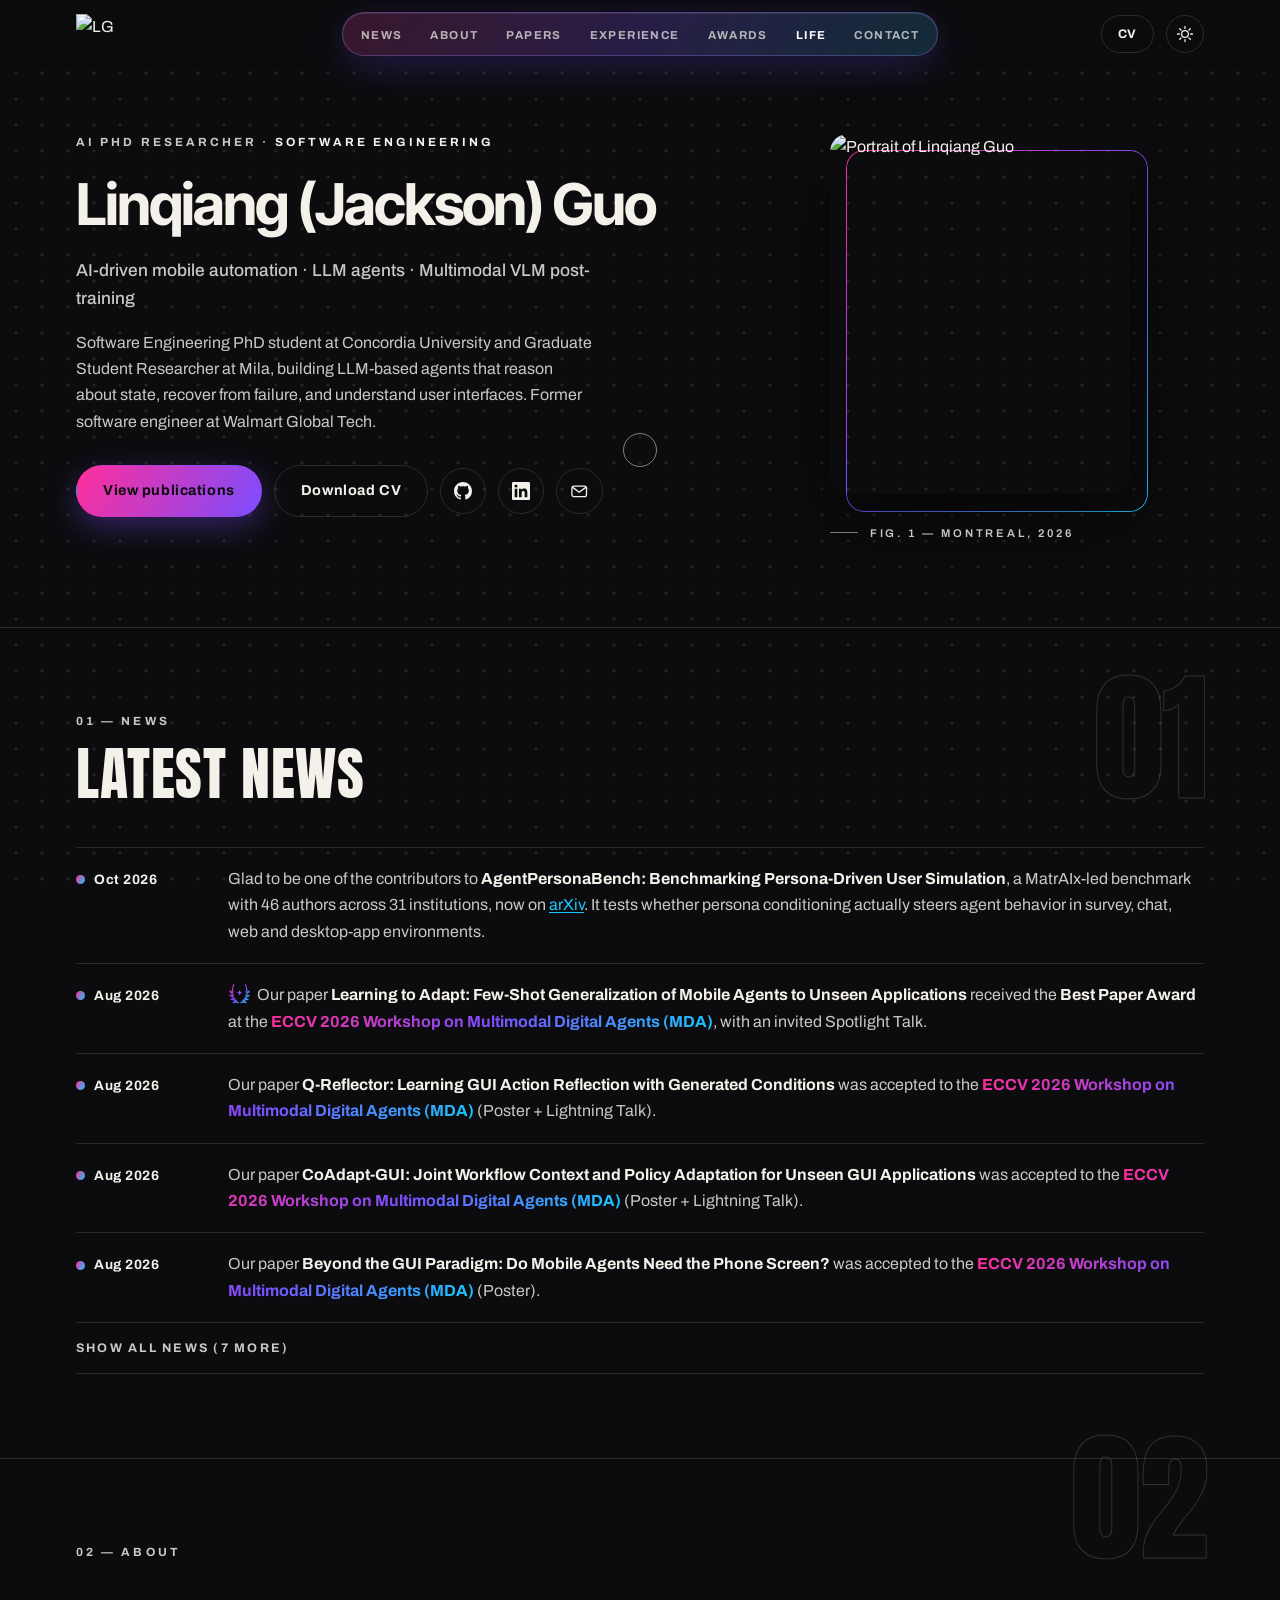
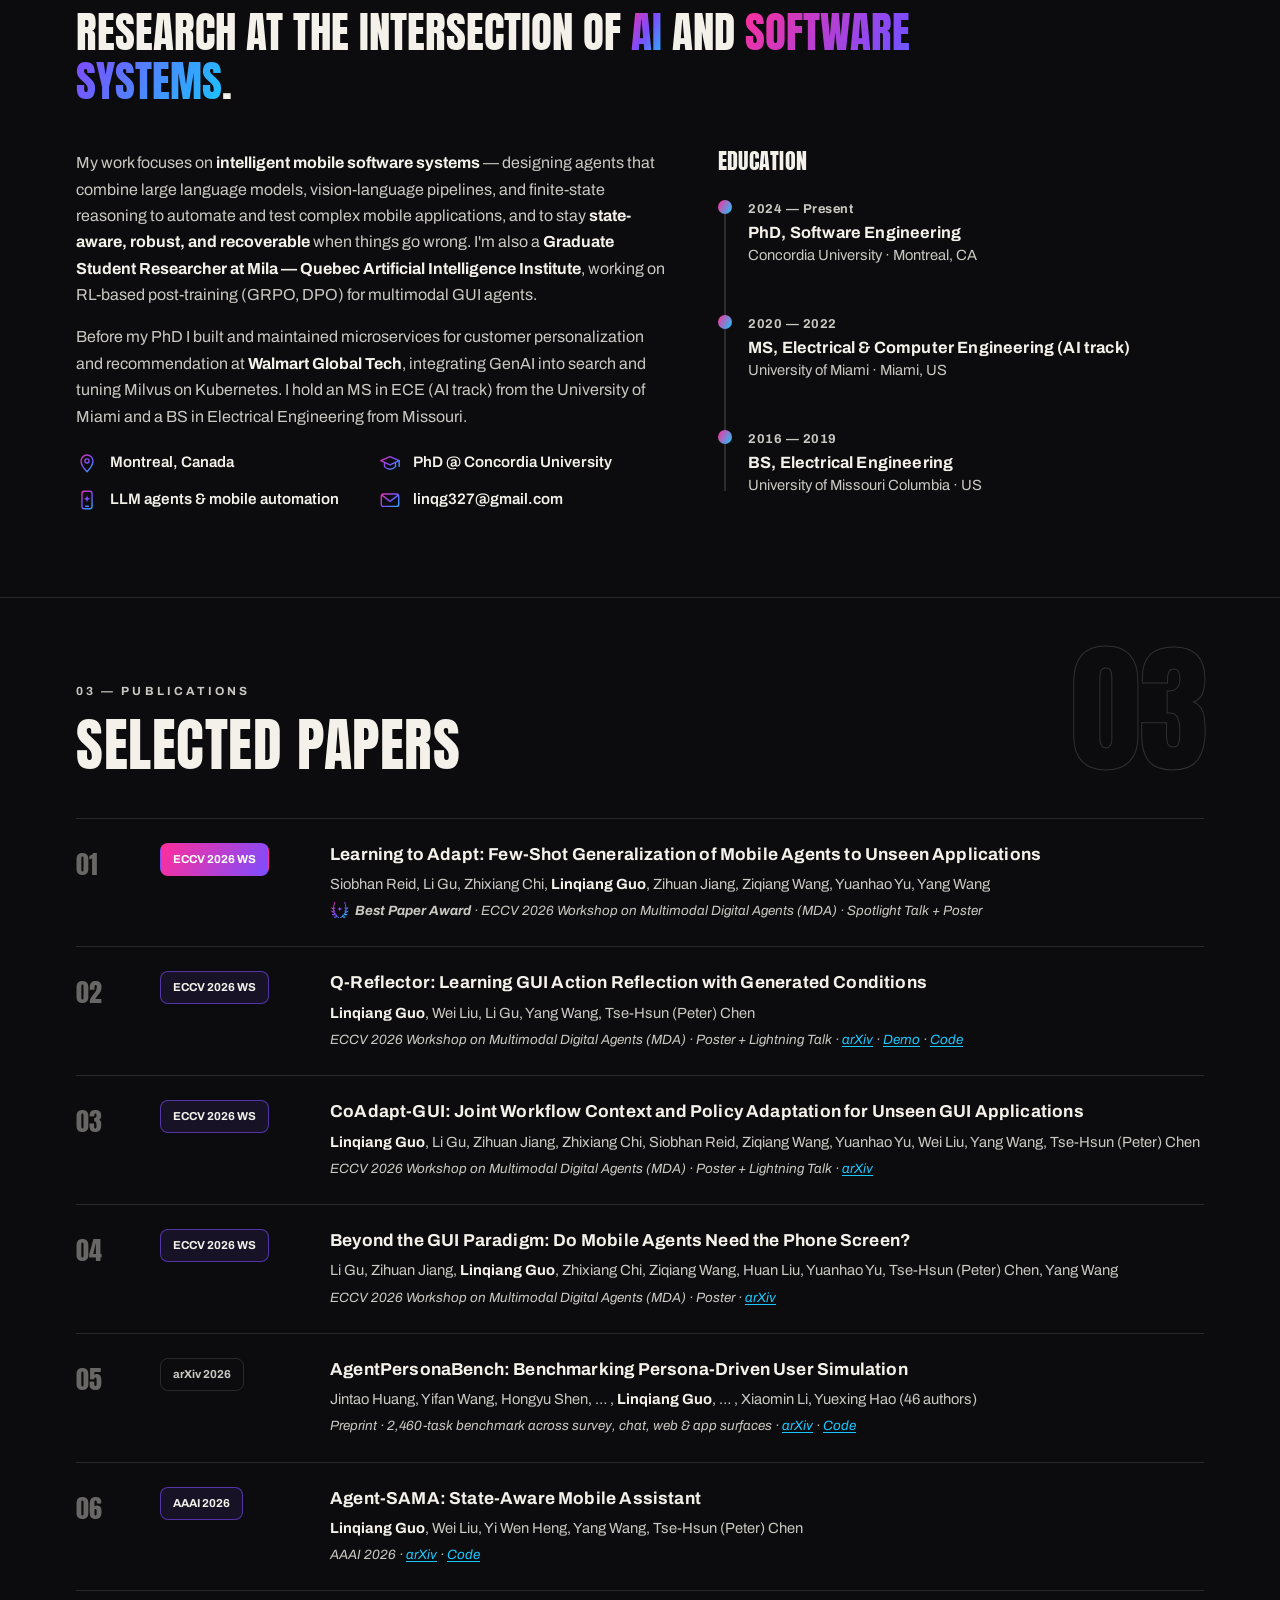
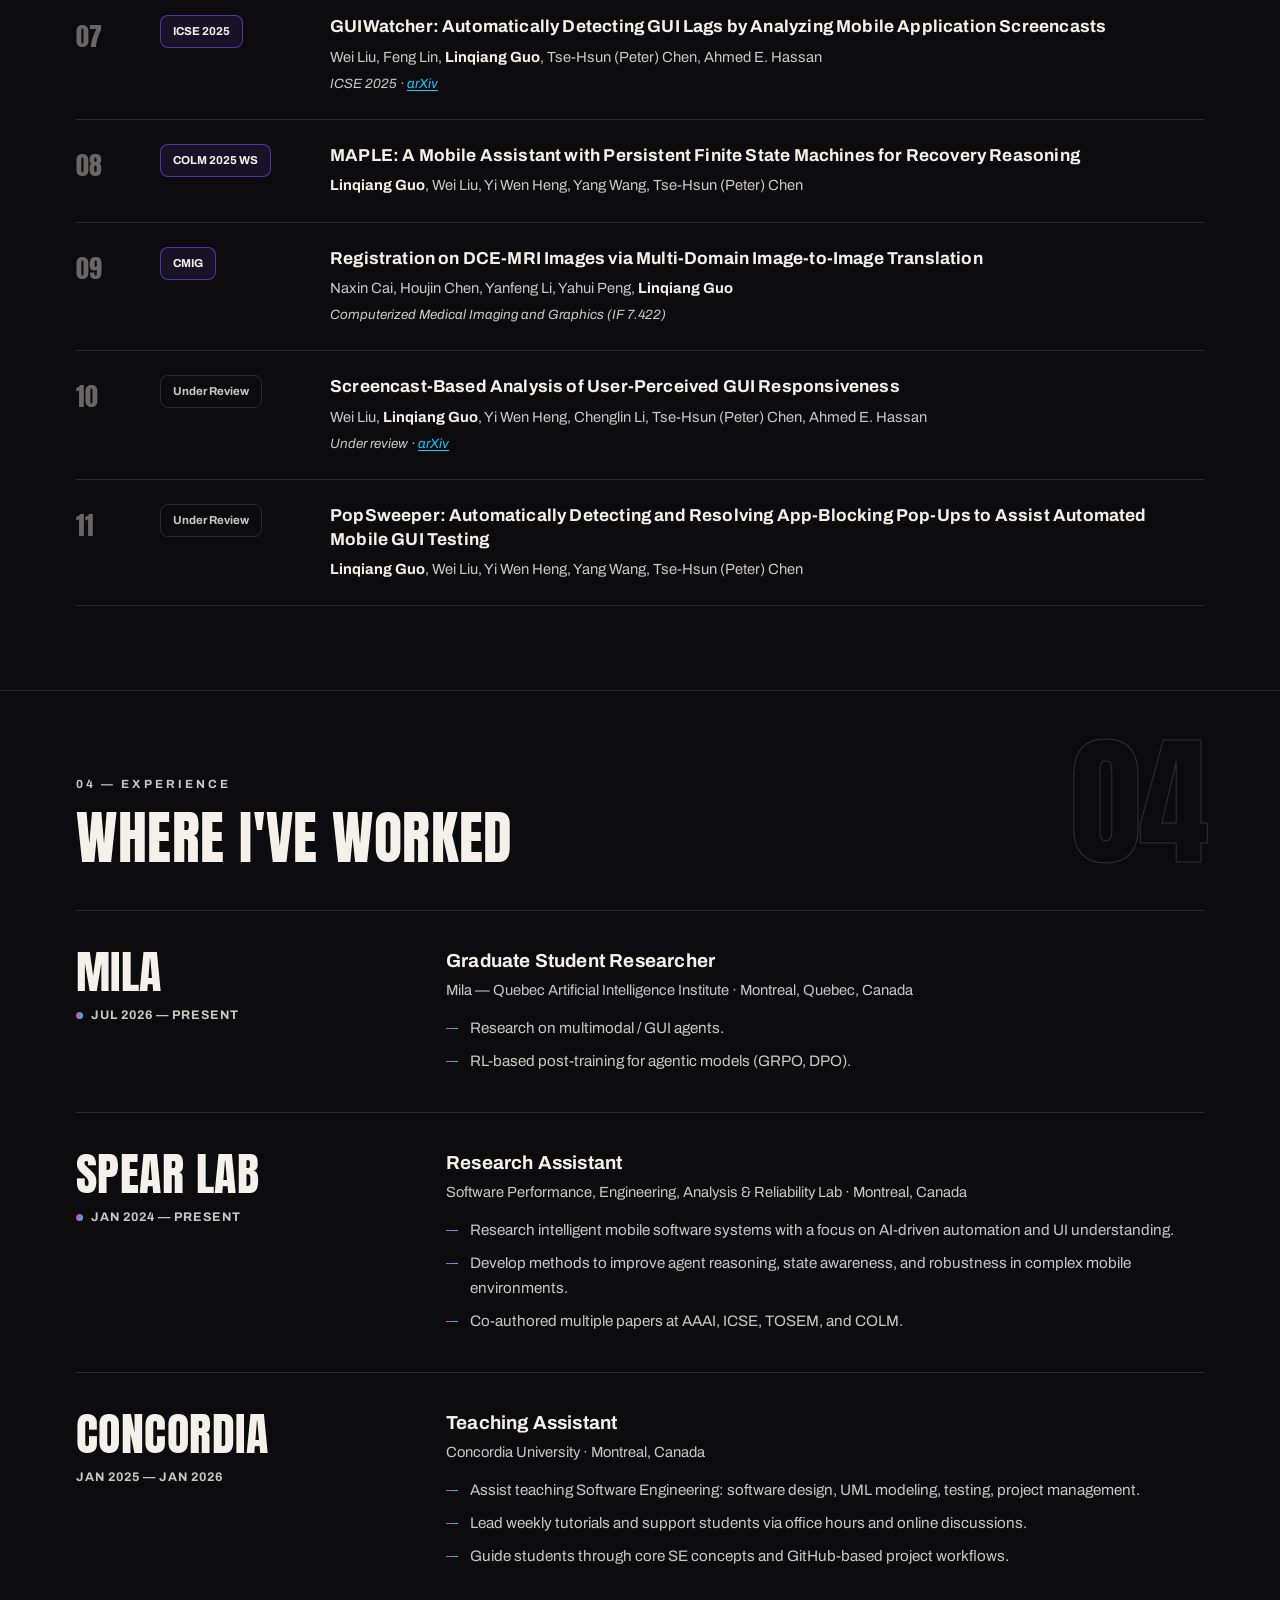
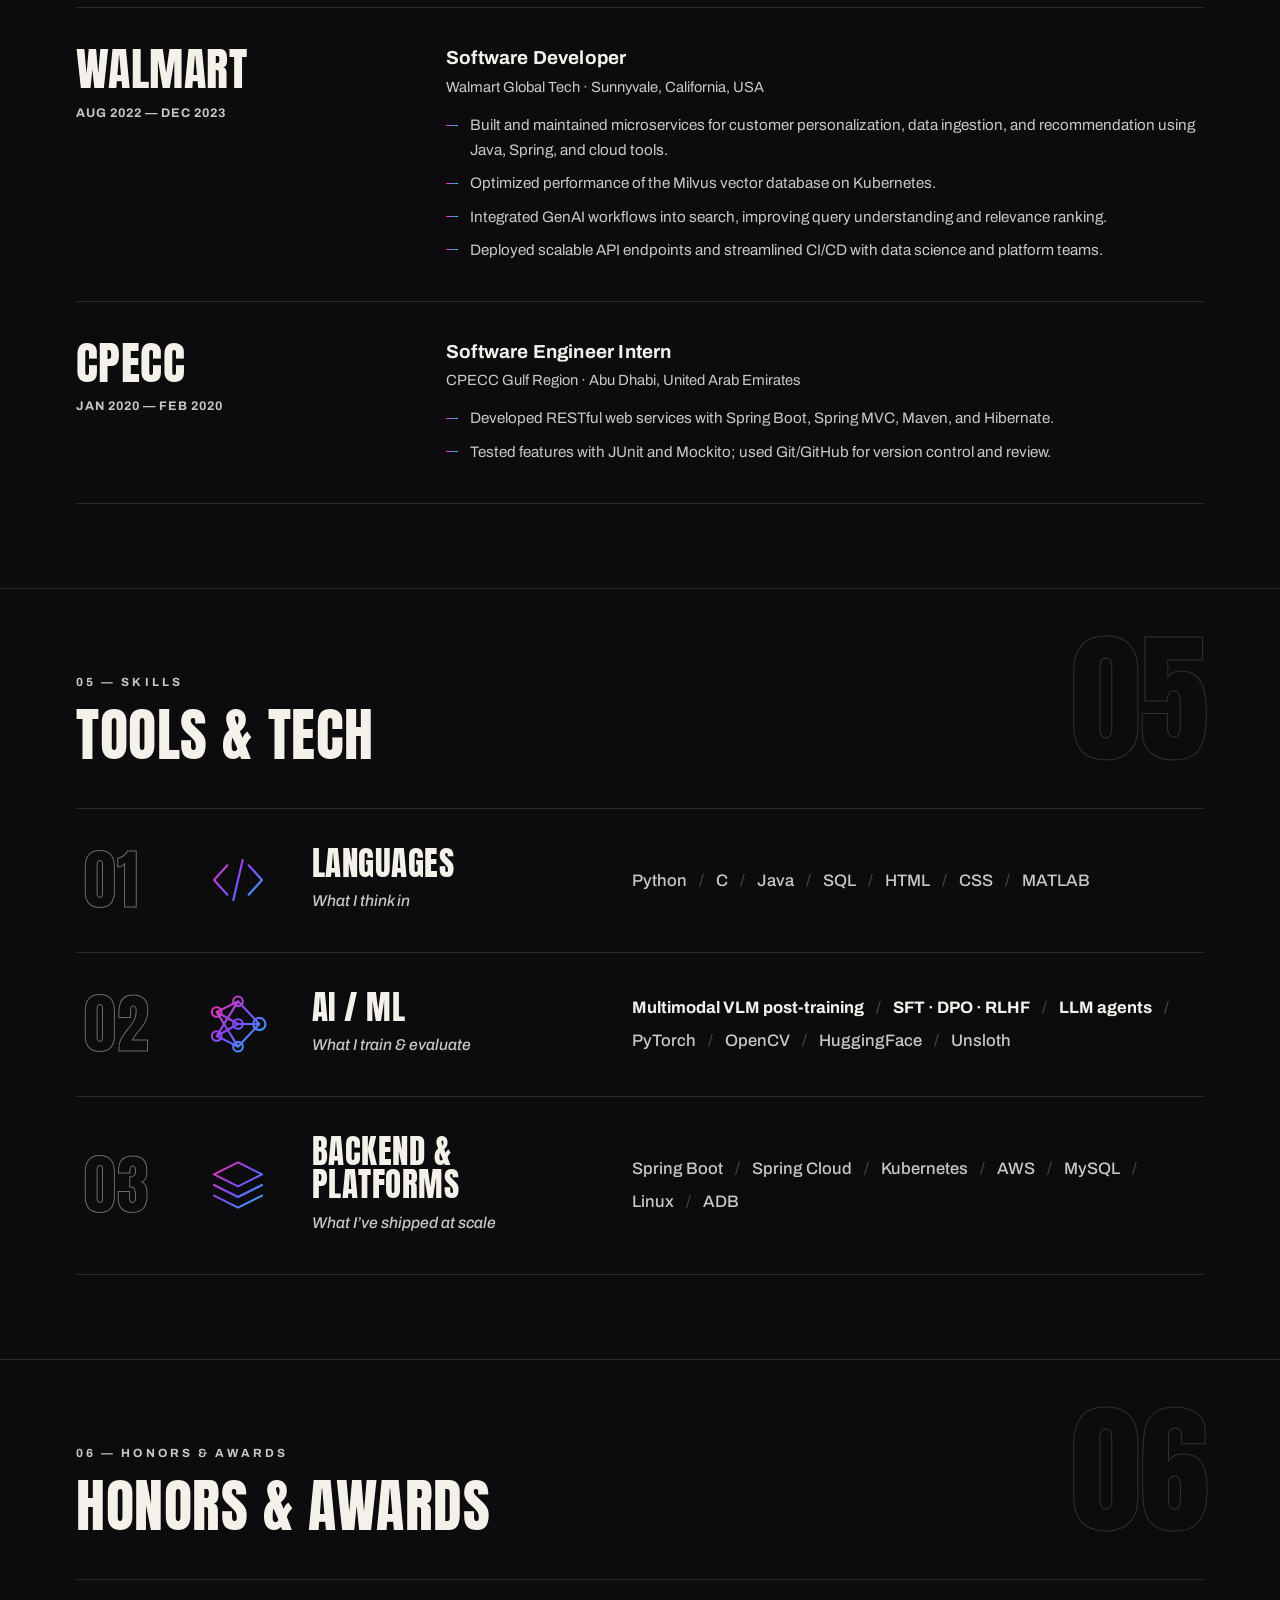
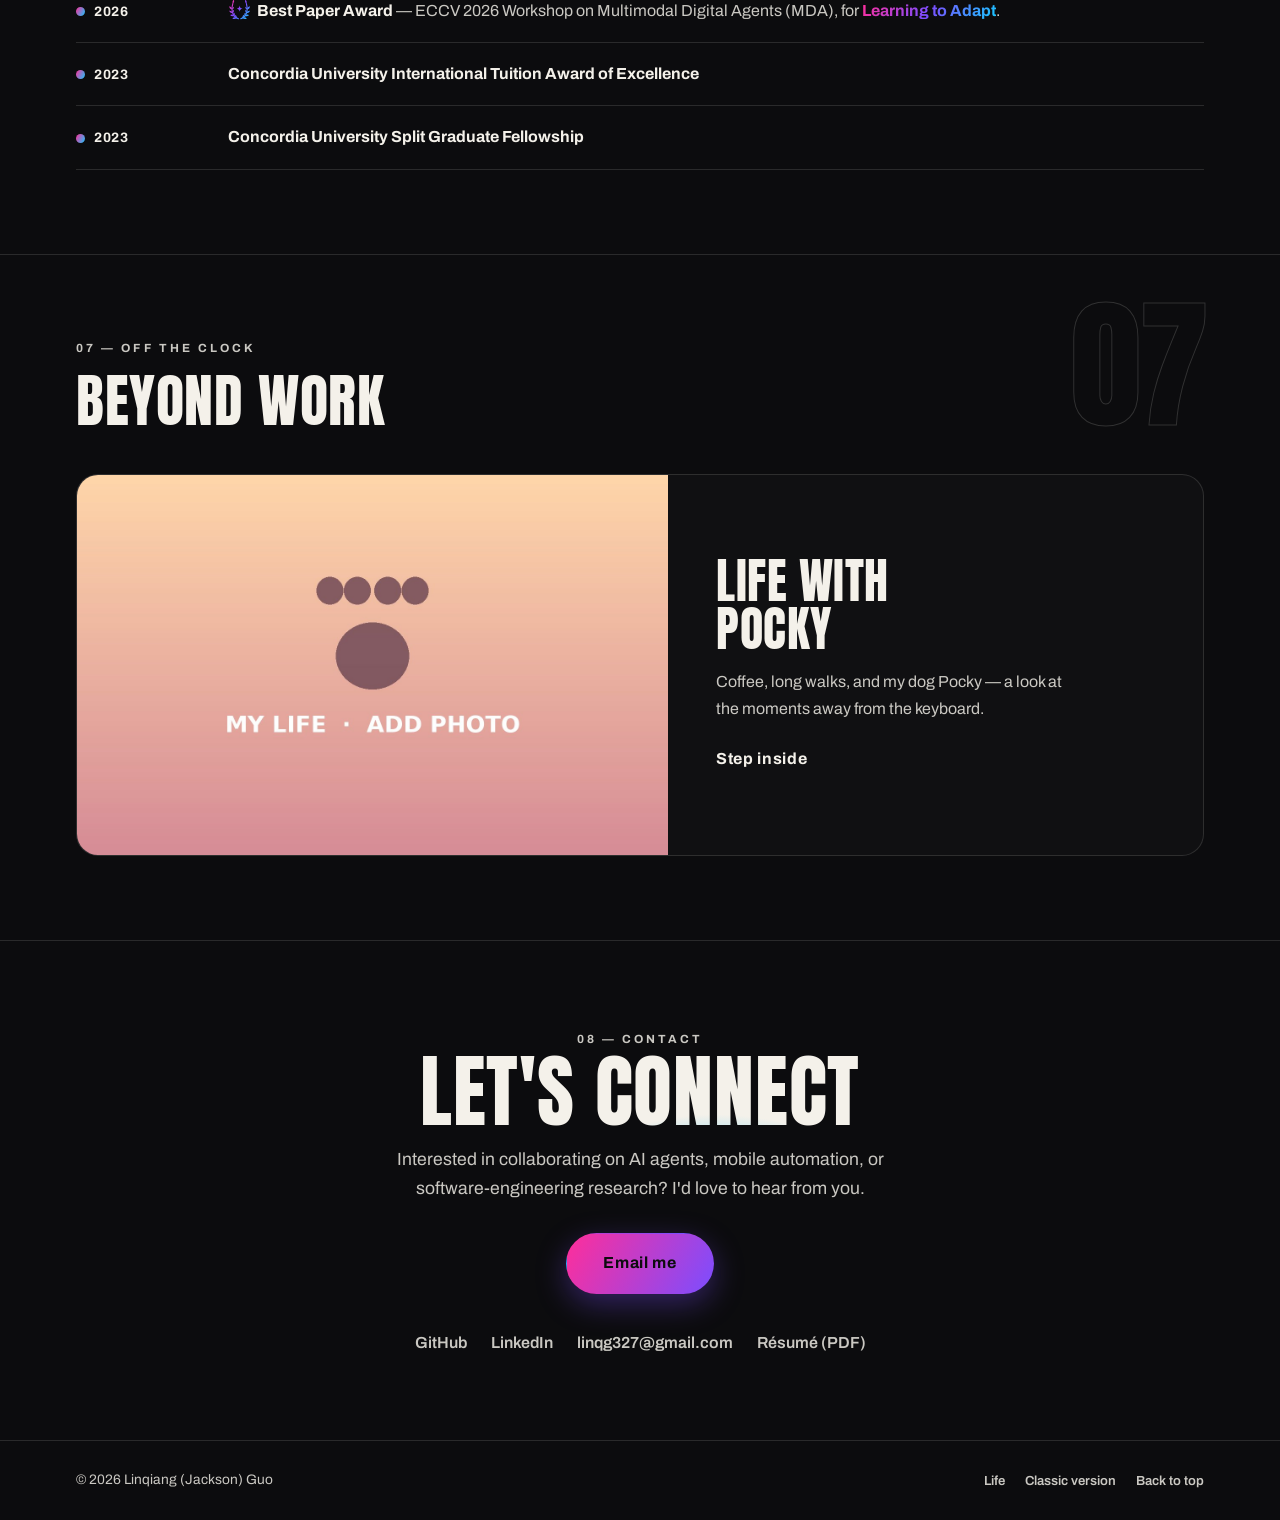
==== commit e727c591: "Drop "in contract" from the Walmart role on the website Remove "in contract" from the Walmart Global" ====
--- a/index.html
+++ b/index.html
@@ -10,7 +10,7 @@
   <link href="https://fonts.googleapis.com/css2?family=Anton&family=Archivo:ital,wght@0,400..800;1,400..800&family=Inter+Tight:wght@600..800&display=swap" rel="stylesheet" />
   <link rel="icon" href="assets/img/favicon-lg.svg?v=7" type="image/svg+xml" />
   <script>document.documentElement.classList.add("js");setTimeout(function(){var r=document.documentElement;if(!r.classList.contains("fx-ok"))r.classList.remove("js");},4000);</script>
-  <link rel="stylesheet" href="assets/css/editorial.css?v=68" />
+  <link rel="stylesheet" href="assets/css/editorial.css?v=70" />
 </head>
 <body>
   <!-- custom line-icon set (gradient monoline, matches the LG mark) -->
@@ -117,7 +117,7 @@
         </div>
       </div>
       <div class="nav__actions">
-        <a href="assets/files/Linqiang_Guo_Resume_2026.pdf?v=68" class="btn btn--sm" target="_blank" rel="noopener">CV</a>
+        <a href="assets/files/Linqiang_Guo_Resume_2026.pdf?v=70" class="btn btn--sm" target="_blank" rel="noopener">CV</a>
         <button class="theme-toggle" id="themeToggle" aria-label="Toggle light/dark mode"><svg class="ico ico--sun" aria-hidden="true"><use href="#i-sun"/></svg><svg class="ico ico--moon" aria-hidden="true"><use href="#i-moon"/></svg></button>
       </div>
     </div>
@@ -141,7 +141,7 @@
           </p>
           <div class="hero__cta" data-intro style="--d:4">
             <a href="#publications" class="btn btn--primary">View publications</a>
-            <a href="assets/files/Linqiang_Guo_Resume_2026.pdf?v=68" class="btn btn--ghost" target="_blank" rel="noopener">Download CV</a>
+            <a href="assets/files/Linqiang_Guo_Resume_2026.pdf?v=70" class="btn btn--ghost" target="_blank" rel="noopener">Download CV</a>
             <a class="chip" href="https://github.com/pockyitachi" target="_blank" rel="noopener" aria-label="GitHub">
               <svg class="chip__ico" viewBox="0 0 16 16" aria-hidden="true"><path fill="currentColor" d="M8 0c4.42 0 8 3.58 8 8a8.013 8.013 0 0 1-5.45 7.59c-.4.08-.55-.17-.55-.38 0-.27.01-1.13.01-2.2 0-.75-.25-1.23-.54-1.48 1.78-.2 3.65-.88 3.65-3.95 0-.88-.31-1.59-.82-2.15.08-.2.36-1.02-.08-2.12 0 0-.67-.22-2.2.82-.64-.18-1.32-.27-2-.27-.68 0-1.36.09-2 .27-1.53-1.03-2.2-.82-2.2-.82-.44 1.1-.16 1.92-.08 2.12-.51.56-.82 1.28-.82 2.15 0 3.06 1.86 3.75 3.64 3.95-.23.2-.44.55-.51 1.07-.46.21-1.61.55-2.33-.66-.15-.24-.6-.83-1.23-.82-.67.01-.27.38.01.53.34.19.73.9.82 1.13.16.45.68 1.31 2.69.94 0 .67.01 1.3.01 1.49 0 .21-.15.45-.55.38A7.995 7.995 0 0 1 0 8c0-4.42 3.58-8 8-8Z"/></svg>
               <span class="chip__label">GitHub</span>
@@ -489,7 +489,7 @@
             <div class="xp__org"><span class="xp__name">Walmart</span><span class="xp__date">Aug 2022 — Dec 2023</span></div>
             <div class="xp__body">
               <h3>Software Developer</h3>
-              <p class="xp__meta">Walmart Global Tech · Sunnyvale, California, USA · in contract</p>
+              <p class="xp__meta">Walmart Global Tech · Sunnyvale, California, USA</p>
               <ul class="xp__points">
                 <li>Built and maintained microservices for customer personalization, data ingestion, and recommendation using Java, Spring, and cloud tools.</li>
                 <li>Optimized performance of the Milvus vector database on Kubernetes.</li>
@@ -598,7 +598,7 @@
           <a href="https://github.com/pockyitachi" target="_blank" rel="noopener">GitHub</a>
           <a href="https://www.linkedin.com/in/linqiangguo/" target="_blank" rel="noopener">LinkedIn</a>
           <a href="mailto:linqg327@gmail.com">linqg327@gmail.com</a>
-          <a href="assets/files/Linqiang_Guo_Resume_2026.pdf?v=68" target="_blank" rel="noopener">Résumé (PDF)</a>
+          <a href="assets/files/Linqiang_Guo_Resume_2026.pdf?v=70" target="_blank" rel="noopener">Résumé (PDF)</a>
         </div>
       </div>
     </section>
@@ -620,6 +620,6 @@
   <!-- custom cursor ring (shown only on fine-pointer devices) -->
   <div class="cursor-ring" id="cursorRing" aria-hidden="true"></div>
 
-  <script src="assets/js/editorial.js?v=68"></script>
+  <script src="assets/js/editorial.js?v=70"></script>
 </body>
 </html>
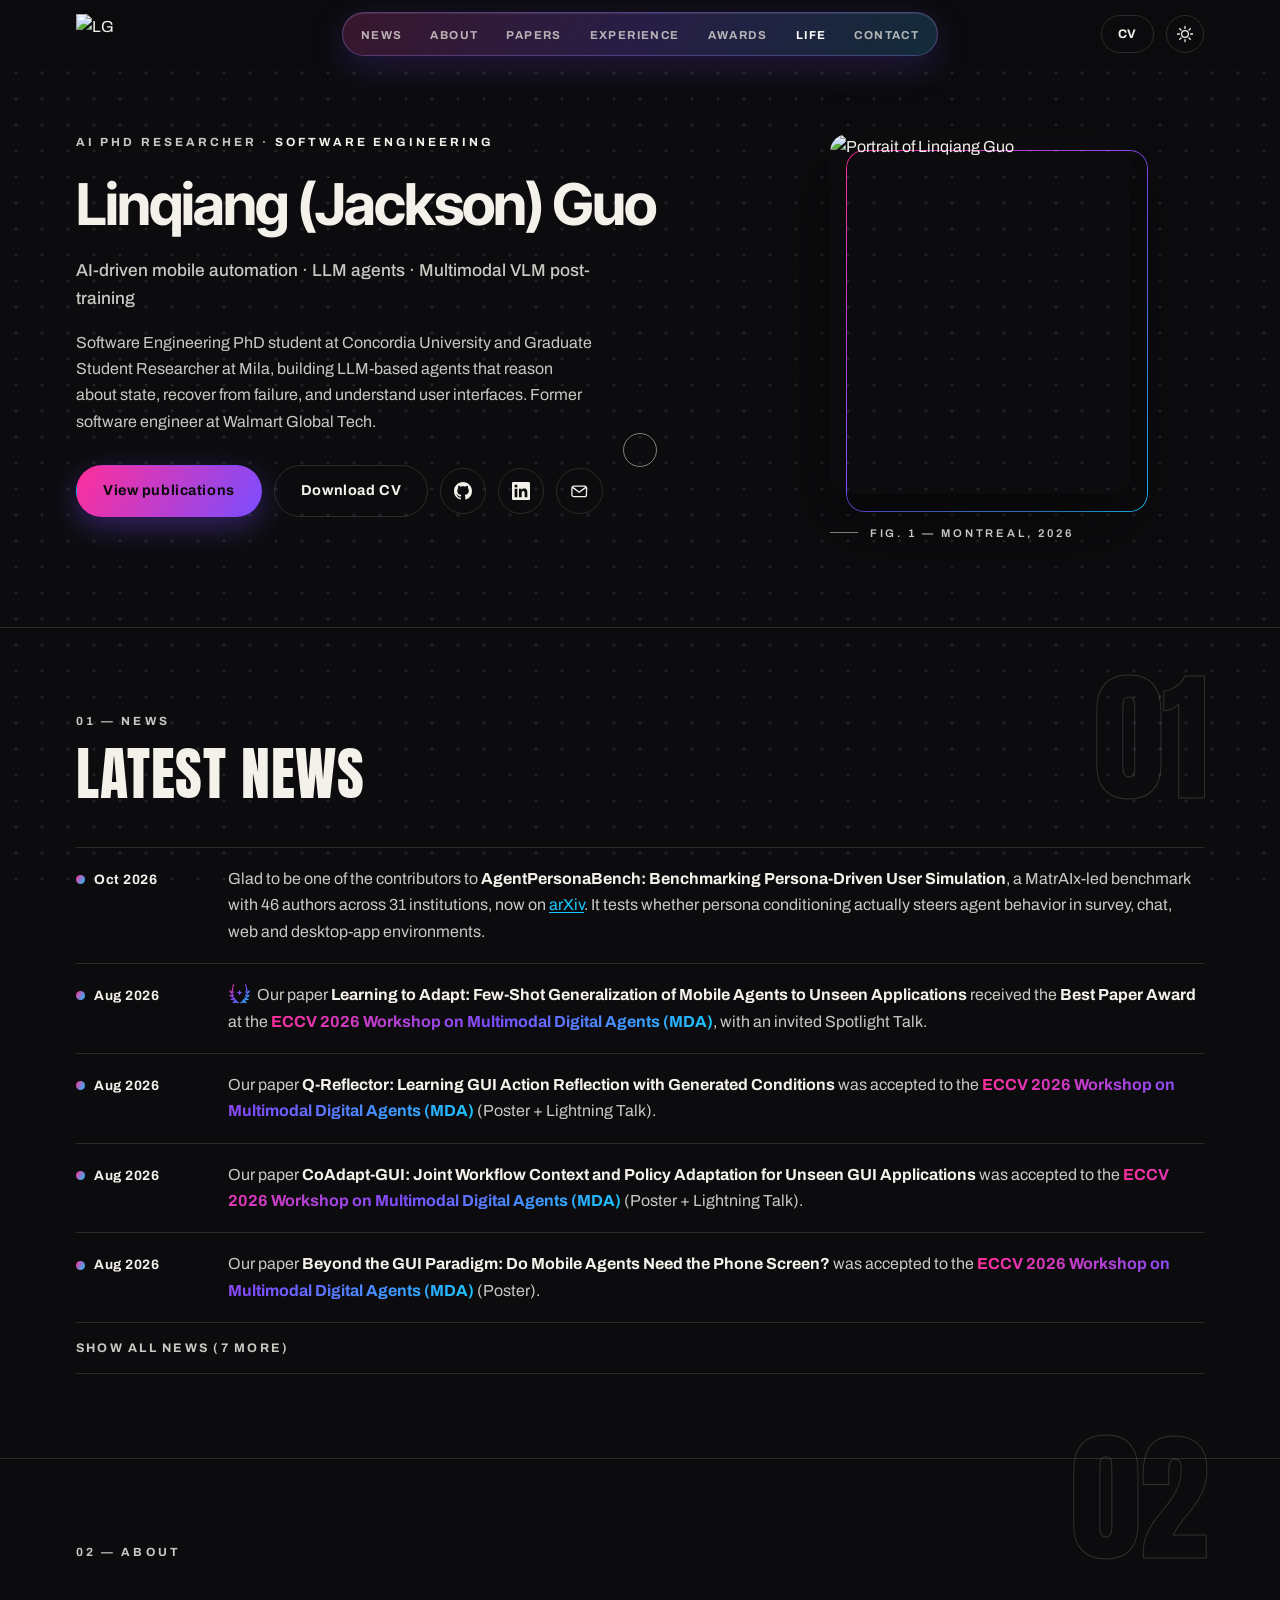
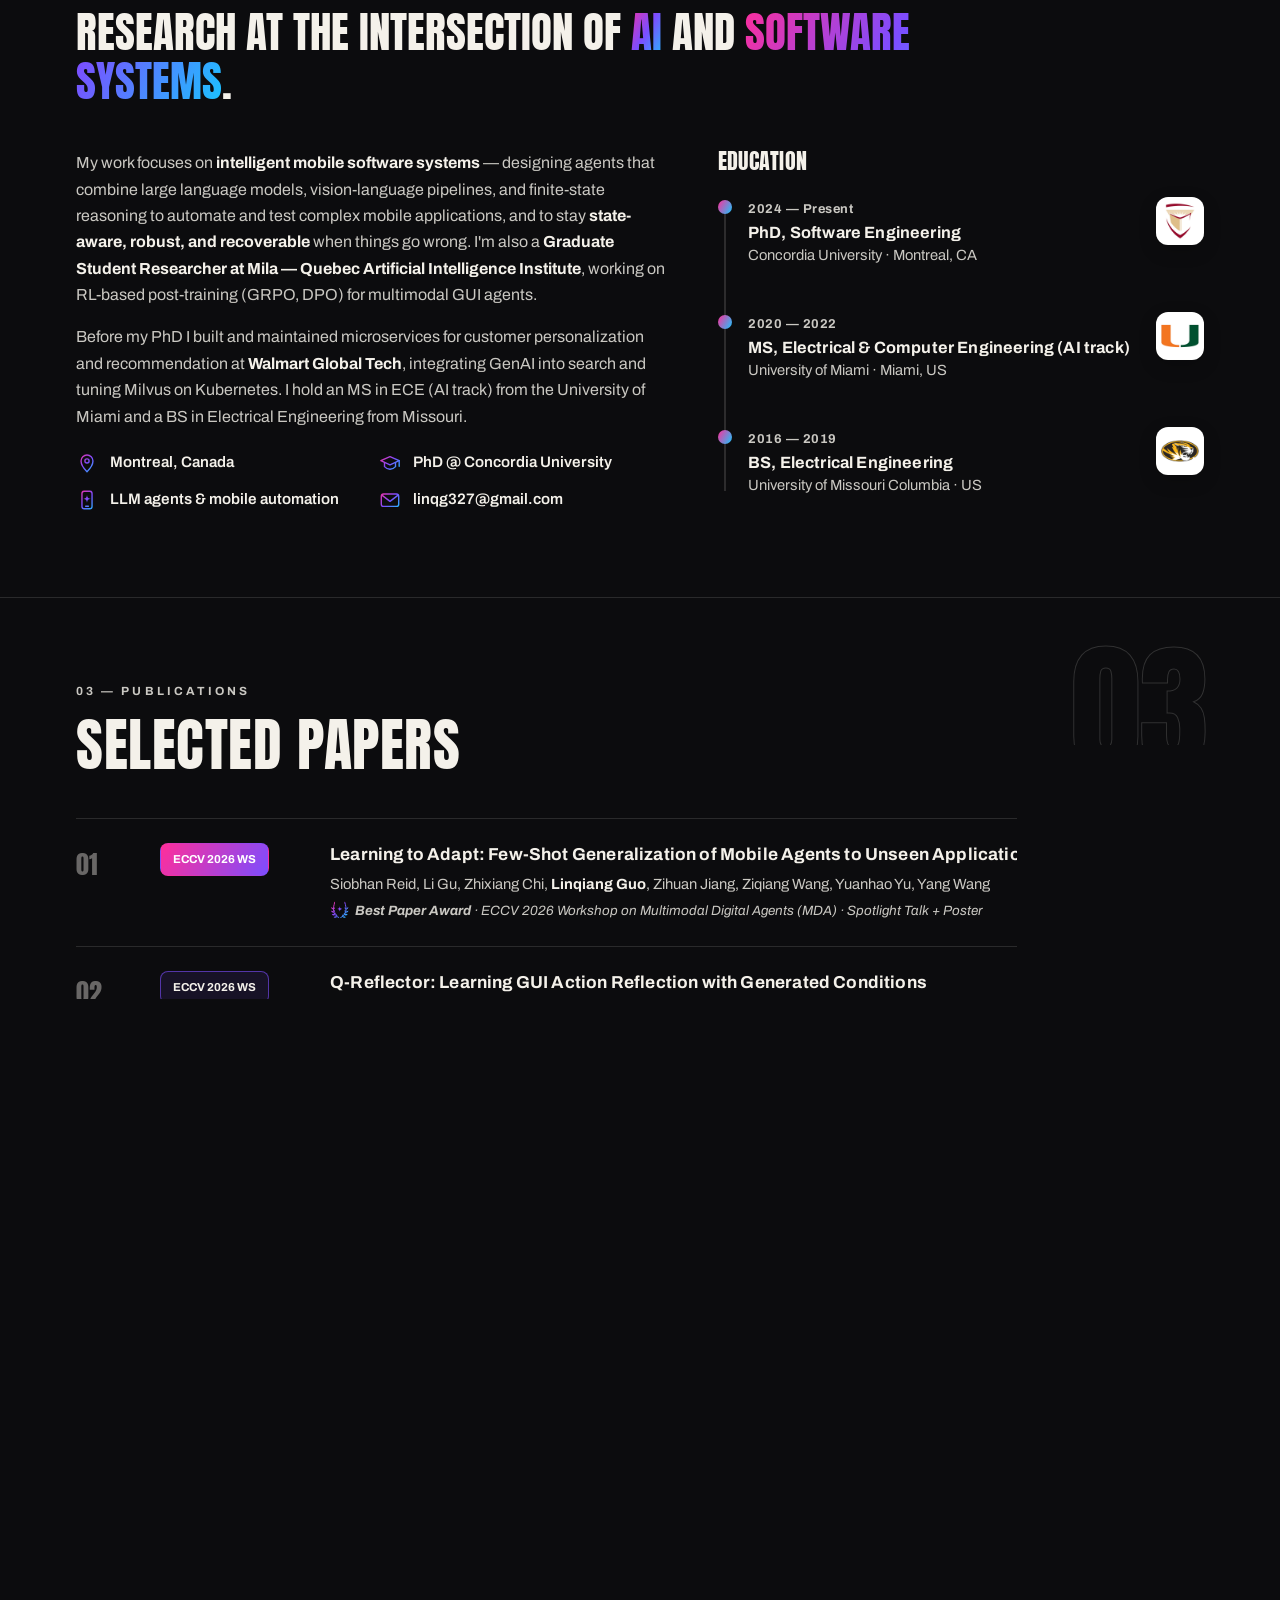
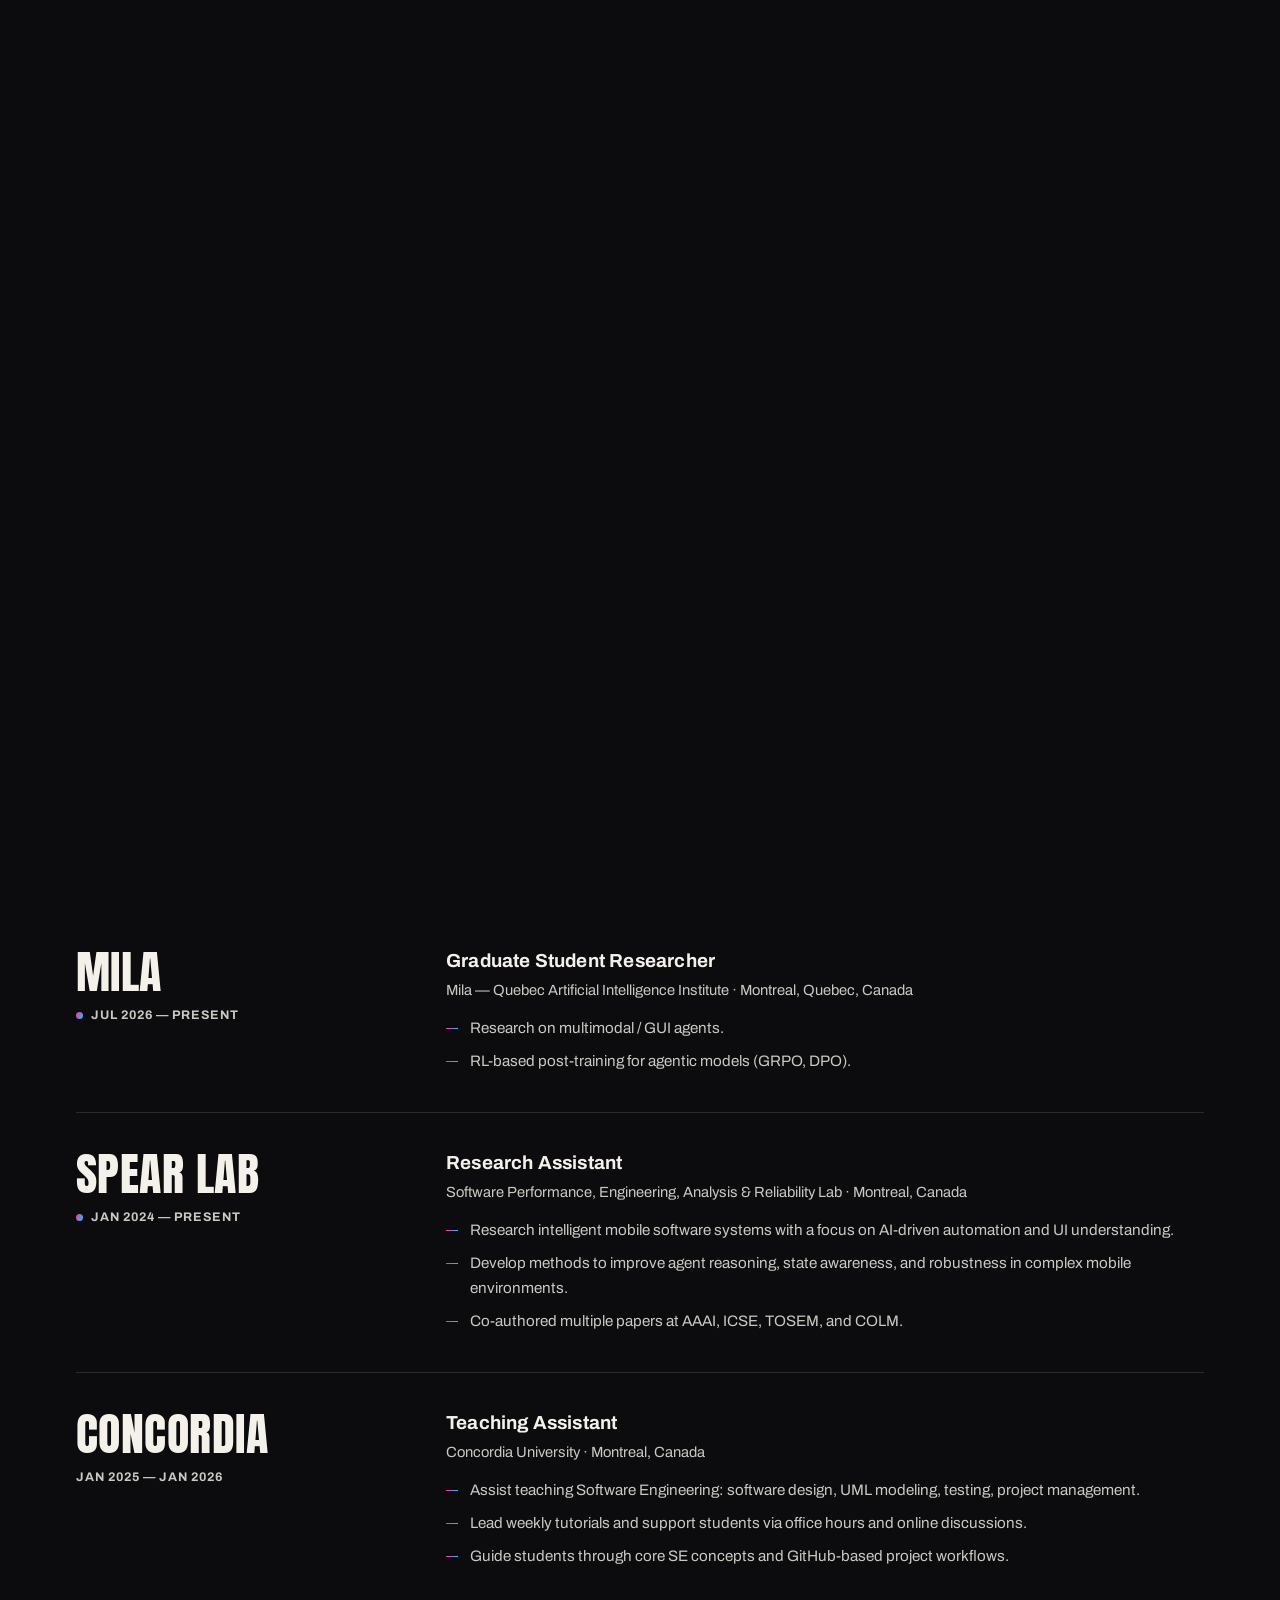
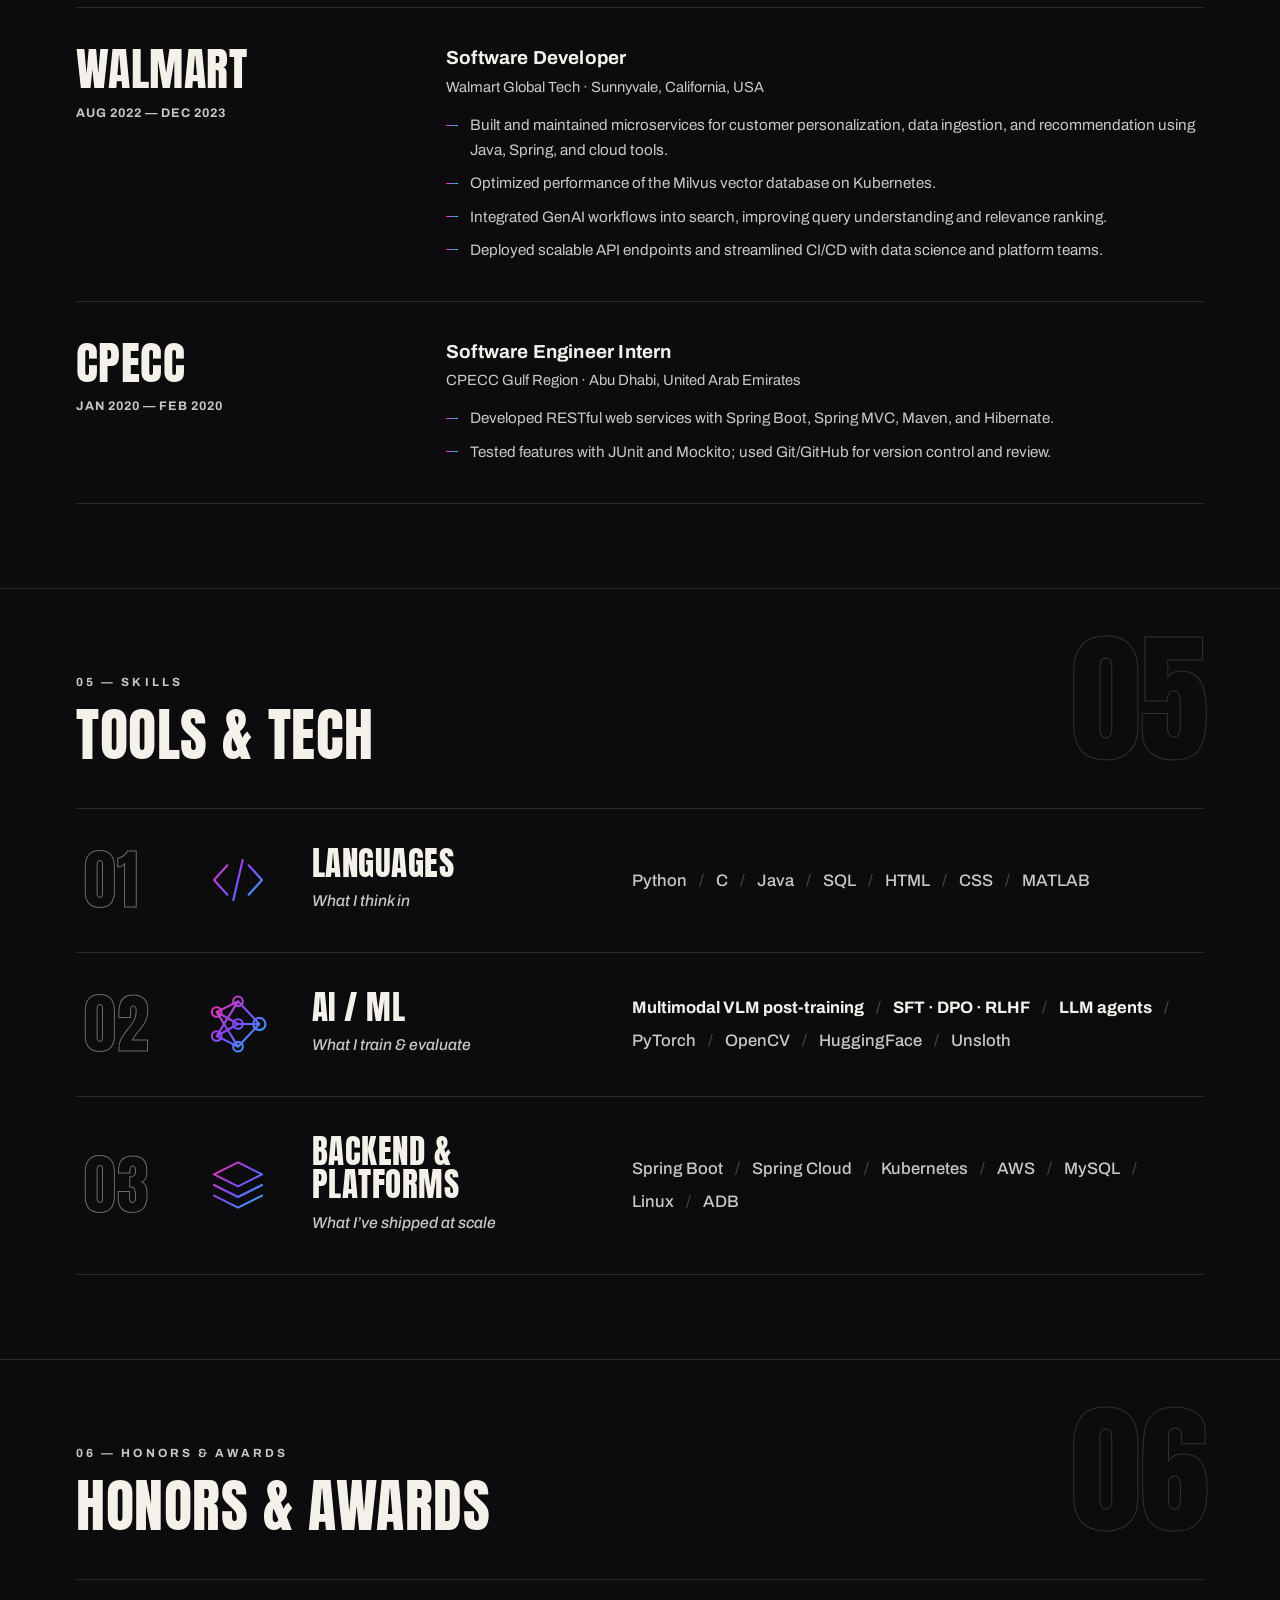
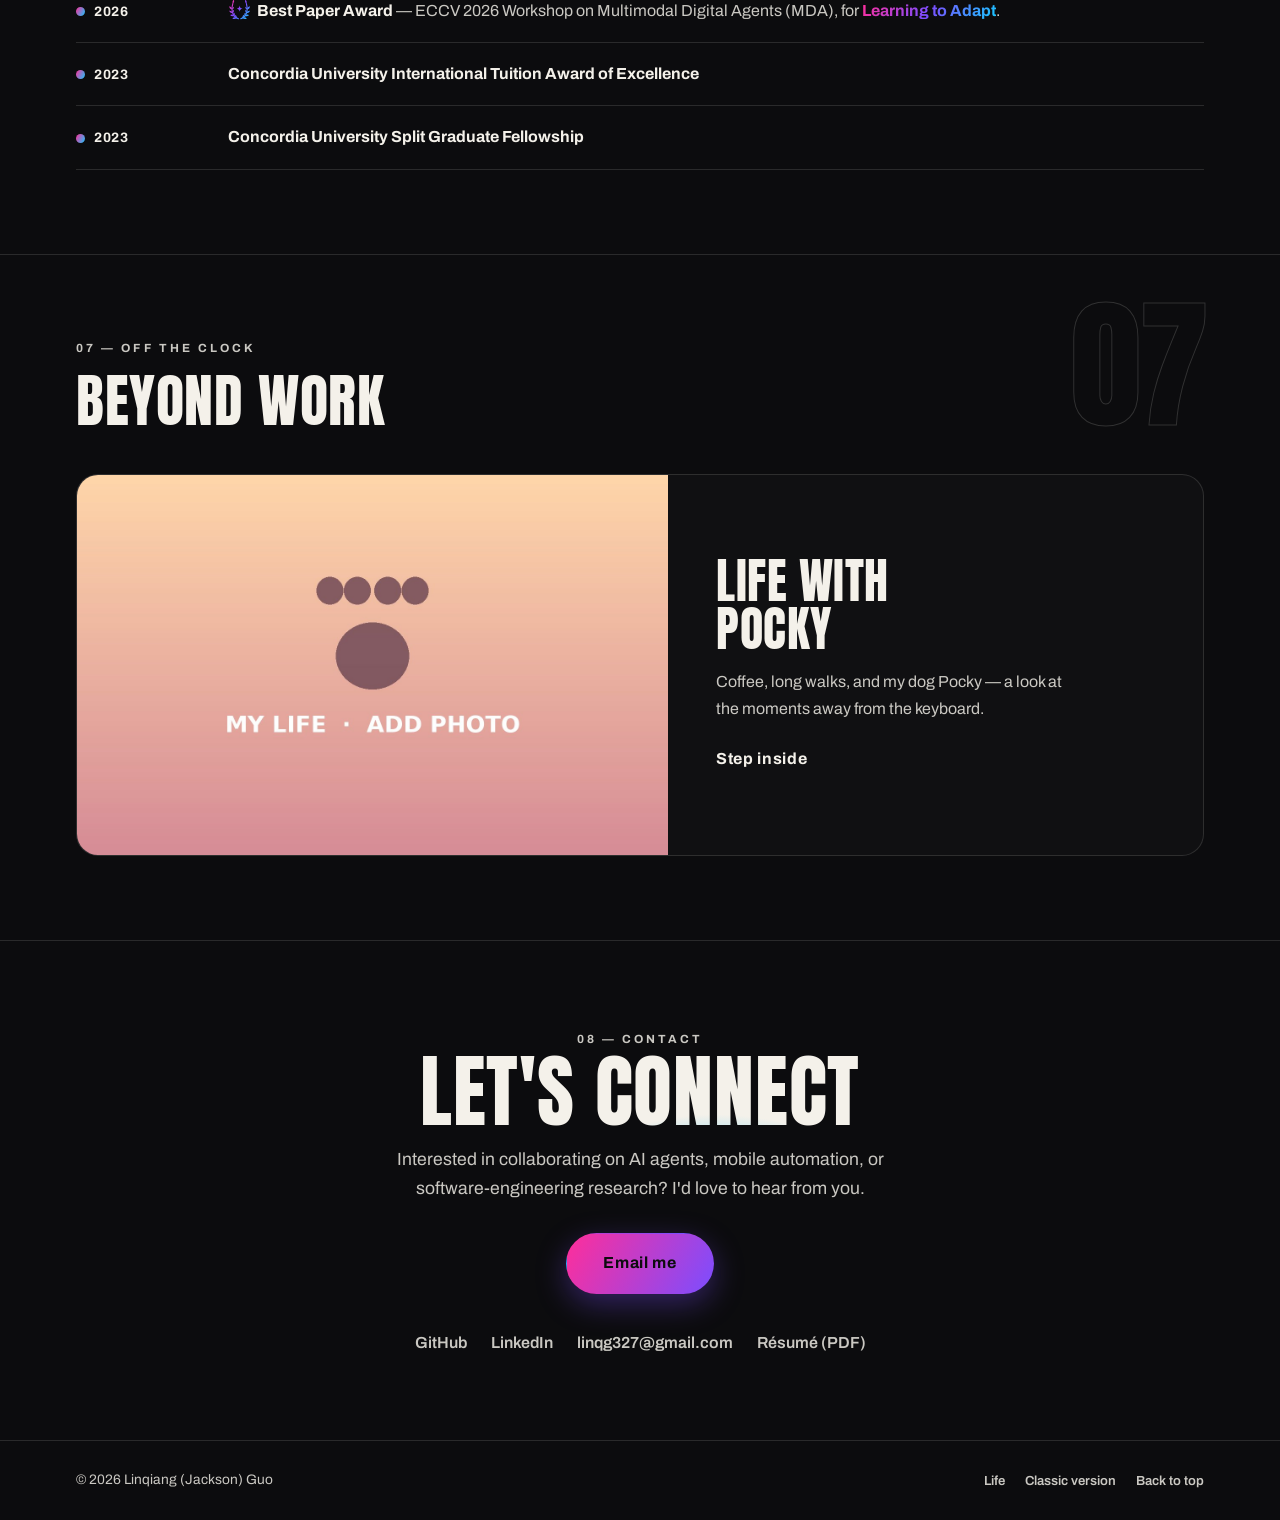
==== commit 1bb5f4ca: "Add school logos to Education - Add Concordia, University of Miami and University of Missouri logos " ====
--- a/index.html
+++ b/index.html
@@ -10,7 +10,7 @@
   <link href="https://fonts.googleapis.com/css2?family=Anton&family=Archivo:ital,wght@0,400..800;1,400..800&family=Inter+Tight:wght@600..800&display=swap" rel="stylesheet" />
   <link rel="icon" href="assets/img/favicon-lg.svg?v=7" type="image/svg+xml" />
   <script>document.documentElement.classList.add("js");setTimeout(function(){var r=document.documentElement;if(!r.classList.contains("fx-ok"))r.classList.remove("js");},4000);</script>
-  <link rel="stylesheet" href="assets/css/editorial.css?v=70" />
+  <link rel="stylesheet" href="assets/css/editorial.css?v=71" />
 </head>
 <body>
   <!-- custom line-icon set (gradient monoline, matches the LG mark) -->
@@ -117,7 +117,7 @@
         </div>
       </div>
       <div class="nav__actions">
-        <a href="assets/files/Linqiang_Guo_Resume_2026.pdf?v=70" class="btn btn--sm" target="_blank" rel="noopener">CV</a>
+        <a href="assets/files/Linqiang_Guo_Resume_2026.pdf?v=71" class="btn btn--sm" target="_blank" rel="noopener">CV</a>
         <button class="theme-toggle" id="themeToggle" aria-label="Toggle light/dark mode"><svg class="ico ico--sun" aria-hidden="true"><use href="#i-sun"/></svg><svg class="ico ico--moon" aria-hidden="true"><use href="#i-moon"/></svg></button>
       </div>
     </div>
@@ -141,7 +141,7 @@
           </p>
           <div class="hero__cta" data-intro style="--d:4">
             <a href="#publications" class="btn btn--primary">View publications</a>
-            <a href="assets/files/Linqiang_Guo_Resume_2026.pdf?v=70" class="btn btn--ghost" target="_blank" rel="noopener">Download CV</a>
+            <a href="assets/files/Linqiang_Guo_Resume_2026.pdf?v=71" class="btn btn--ghost" target="_blank" rel="noopener">Download CV</a>
             <a class="chip" href="https://github.com/pockyitachi" target="_blank" rel="noopener" aria-label="GitHub">
               <svg class="chip__ico" viewBox="0 0 16 16" aria-hidden="true"><path fill="currentColor" d="M8 0c4.42 0 8 3.58 8 8a8.013 8.013 0 0 1-5.45 7.59c-.4.08-.55-.17-.55-.38 0-.27.01-1.13.01-2.2 0-.75-.25-1.23-.54-1.48 1.78-.2 3.65-.88 3.65-3.95 0-.88-.31-1.59-.82-2.15.08-.2.36-1.02-.08-2.12 0 0-.67-.22-2.2.82-.64-.18-1.32-.27-2-.27-.68 0-1.36.09-2 .27-1.53-1.03-2.2-.82-2.2-.82-.44 1.1-.16 1.92-.08 2.12-.51.56-.82 1.28-.82 2.15 0 3.06 1.86 3.75 3.64 3.95-.23.2-.44.55-.51 1.07-.46.21-1.61.55-2.33-.66-.15-.24-.6-.83-1.23-.82-.67.01-.27.38.01.53.34.19.73.9.82 1.13.16.45.68 1.31 2.69.94 0 .67.01 1.3.01 1.49 0 .21-.15.45-.55.38A7.995 7.995 0 0 1 0 8c0-4.42 3.58-8 8-8Z"/></svg>
               <span class="chip__label">GitHub</span>
@@ -261,17 +261,20 @@
           <div>
             <h3 class="tl-title">Education</h3>
             <ol class="tl">
-              <li class="tl__item"><div class="tl__dot"></div>
+              <li class="tl__item has-logo"><div class="tl__dot"></div>
                 <span class="tl__date">2024 — Present</span>
                 <h4>PhD, Software Engineering</h4><p>Concordia University · Montreal, CA</p>
+                <img class="tl__logo" src="assets/img/schools/concordia.png?v=2" alt="Concordia University logo" width="48" height="48" loading="lazy" />
               </li>
-              <li class="tl__item"><div class="tl__dot"></div>
+              <li class="tl__item has-logo"><div class="tl__dot"></div>
                 <span class="tl__date">2020 — 2022</span>
                 <h4>MS, Electrical &amp; Computer Engineering (AI track)</h4><p>University of Miami · Miami, US</p>
+                <img class="tl__logo" src="assets/img/schools/miami.png?v=2" alt="University of Miami logo" width="48" height="48" loading="lazy" />
               </li>
-              <li class="tl__item"><div class="tl__dot"></div>
+              <li class="tl__item has-logo"><div class="tl__dot"></div>
                 <span class="tl__date">2016 — 2019</span>
                 <h4>BS, Electrical Engineering</h4><p>University of Missouri Columbia · US</p>
+                <img class="tl__logo" src="assets/img/schools/missouri.png?v=2" alt="University of Missouri logo" width="48" height="48" loading="lazy" />
               </li>
             </ol>
           </div>
@@ -598,7 +601,7 @@
           <a href="https://github.com/pockyitachi" target="_blank" rel="noopener">GitHub</a>
           <a href="https://www.linkedin.com/in/linqiangguo/" target="_blank" rel="noopener">LinkedIn</a>
           <a href="mailto:linqg327@gmail.com">linqg327@gmail.com</a>
-          <a href="assets/files/Linqiang_Guo_Resume_2026.pdf?v=70" target="_blank" rel="noopener">Résumé (PDF)</a>
+          <a href="assets/files/Linqiang_Guo_Resume_2026.pdf?v=71" target="_blank" rel="noopener">Résumé (PDF)</a>
         </div>
       </div>
     </section>
@@ -620,6 +623,6 @@
   <!-- custom cursor ring (shown only on fine-pointer devices) -->
   <div class="cursor-ring" id="cursorRing" aria-hidden="true"></div>
 
-  <script src="assets/js/editorial.js?v=70"></script>
+  <script src="assets/js/editorial.js?v=71"></script>
 </body>
 </html>
--- a/assets/css/editorial.css
+++ b/assets/css/editorial.css
@@ -329,6 +329,14 @@
 .tl__date { font-size: 0.8rem; font-weight: 700; letter-spacing: 0.04em; color: var(--paper-soft); }
 .tl__item h4 { font-family: var(--font-body); font-weight: 700; font-size: 1.02rem; margin: 4px 0 2px; }
 .tl__item p { font-size: 0.92rem; color: var(--paper-soft); }
+/* school logo tile at the end of each education entry */
+.tl__item.has-logo { padding-right: 66px; }
+.tl__logo {
+  position: absolute; right: 0; top: 2px; width: 48px; height: 48px; border-radius: 12px;
+  background: #fff; padding: 4px; object-fit: contain; border: 1px solid var(--line);
+  box-shadow: 0 6px 18px rgba(0,0,0,0.18); transition: transform 0.6s var(--spring);
+}
+.tl__item:hover .tl__logo { transform: translateY(-2px) scale(1.06); }
 
 /* ===== Skills ===== */
 /* ===== Skills — editorial index rows ===== */
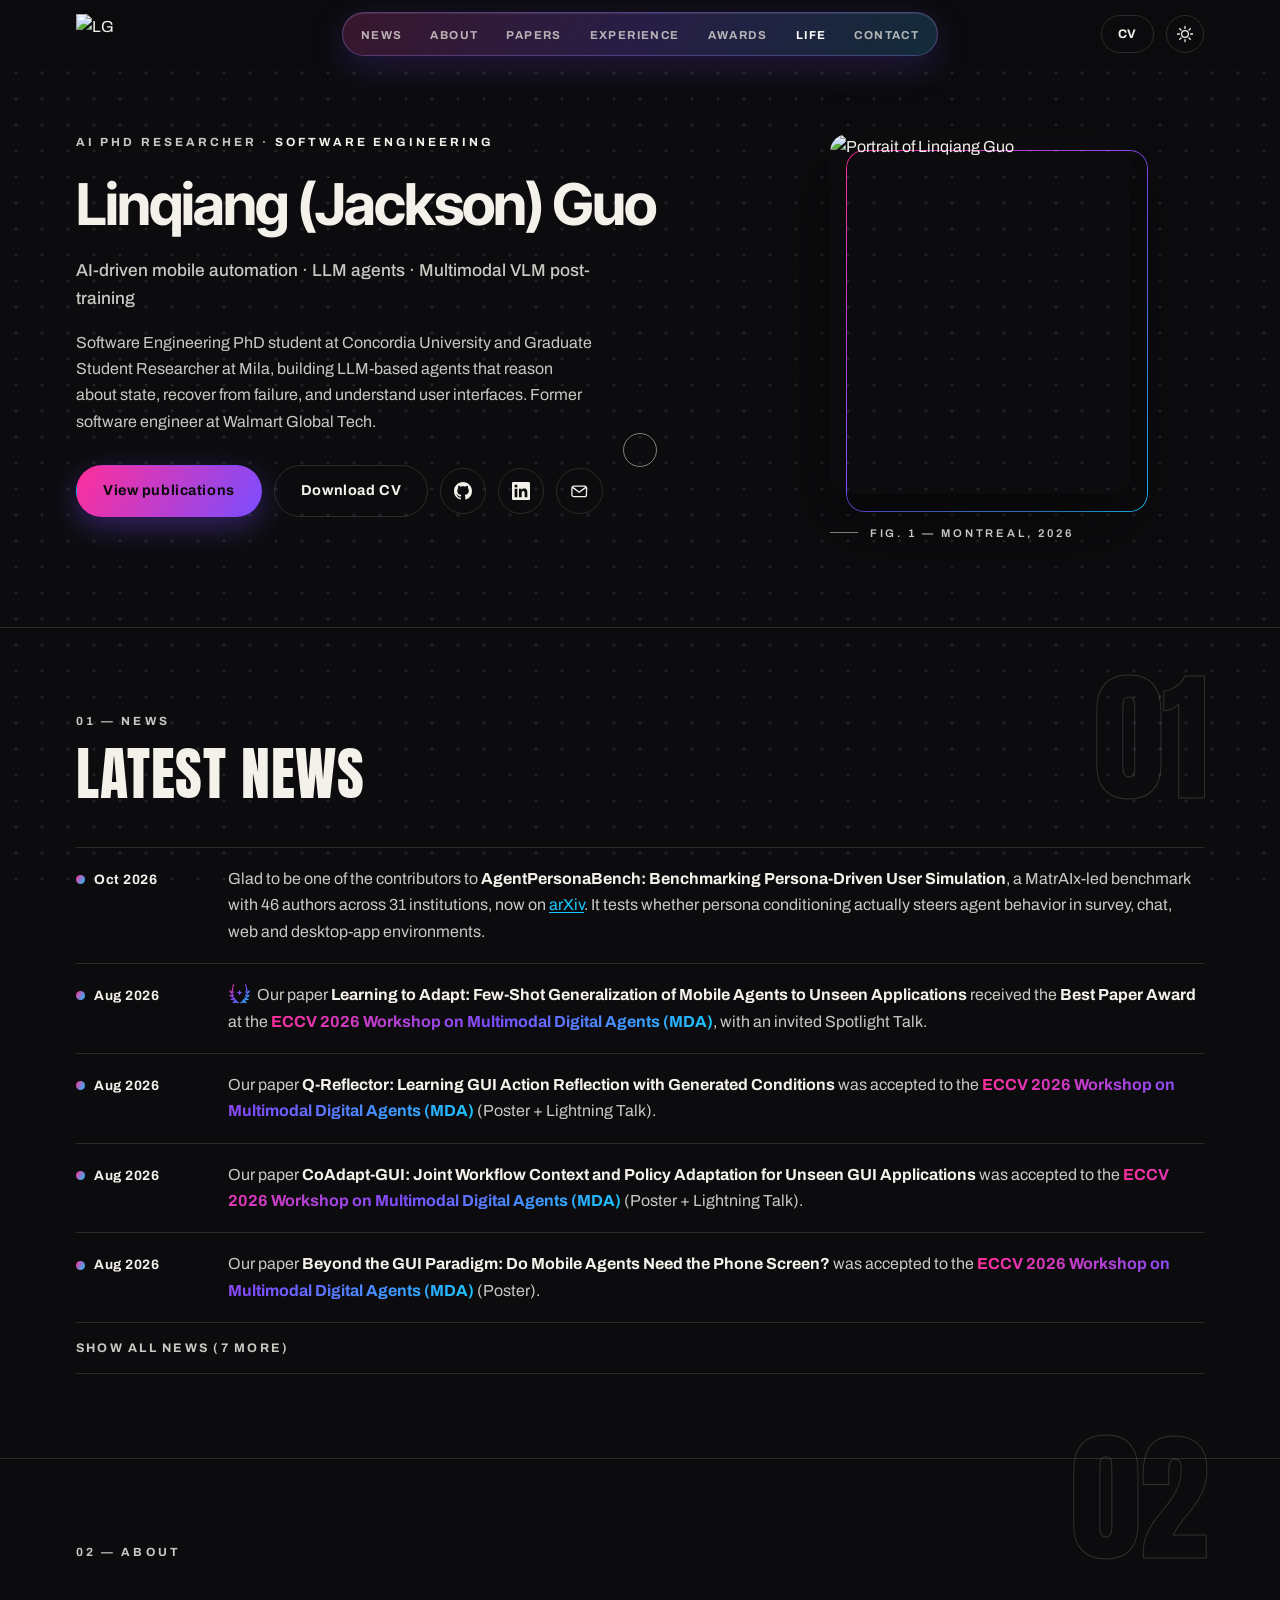
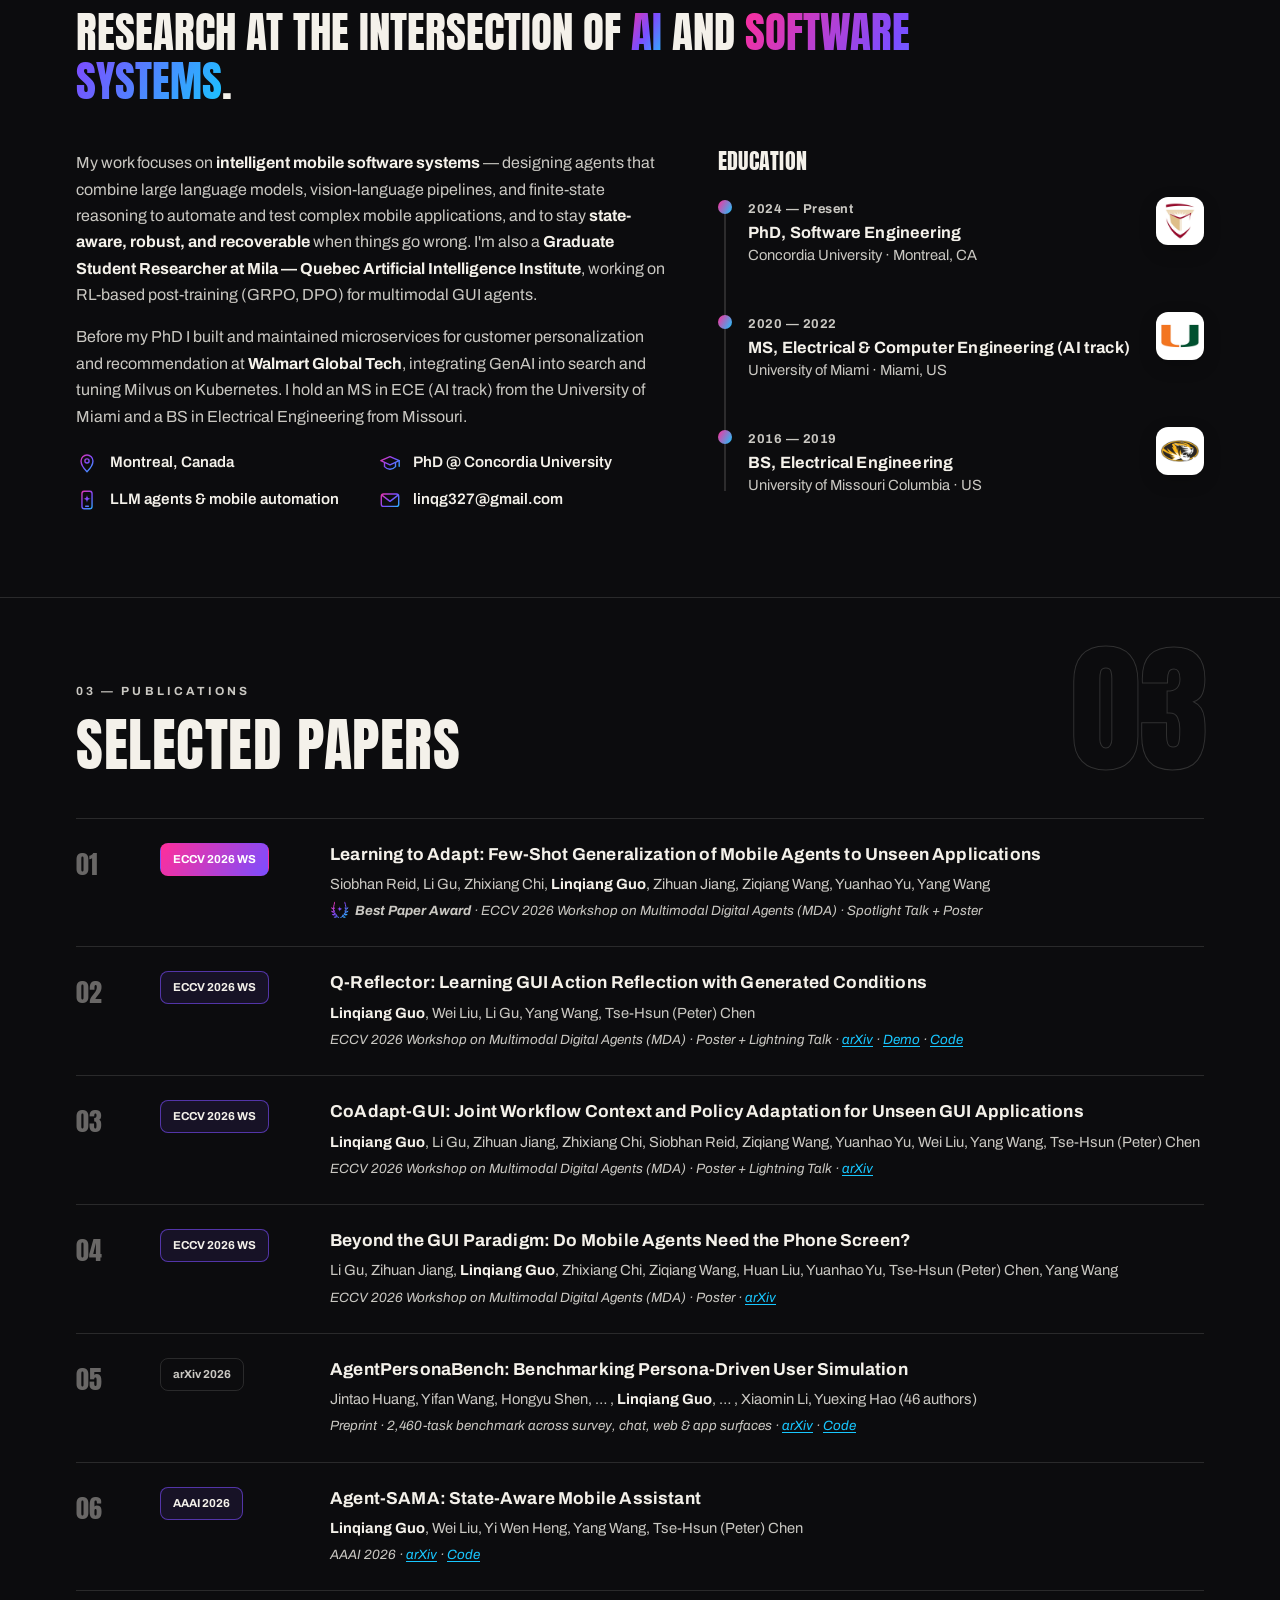
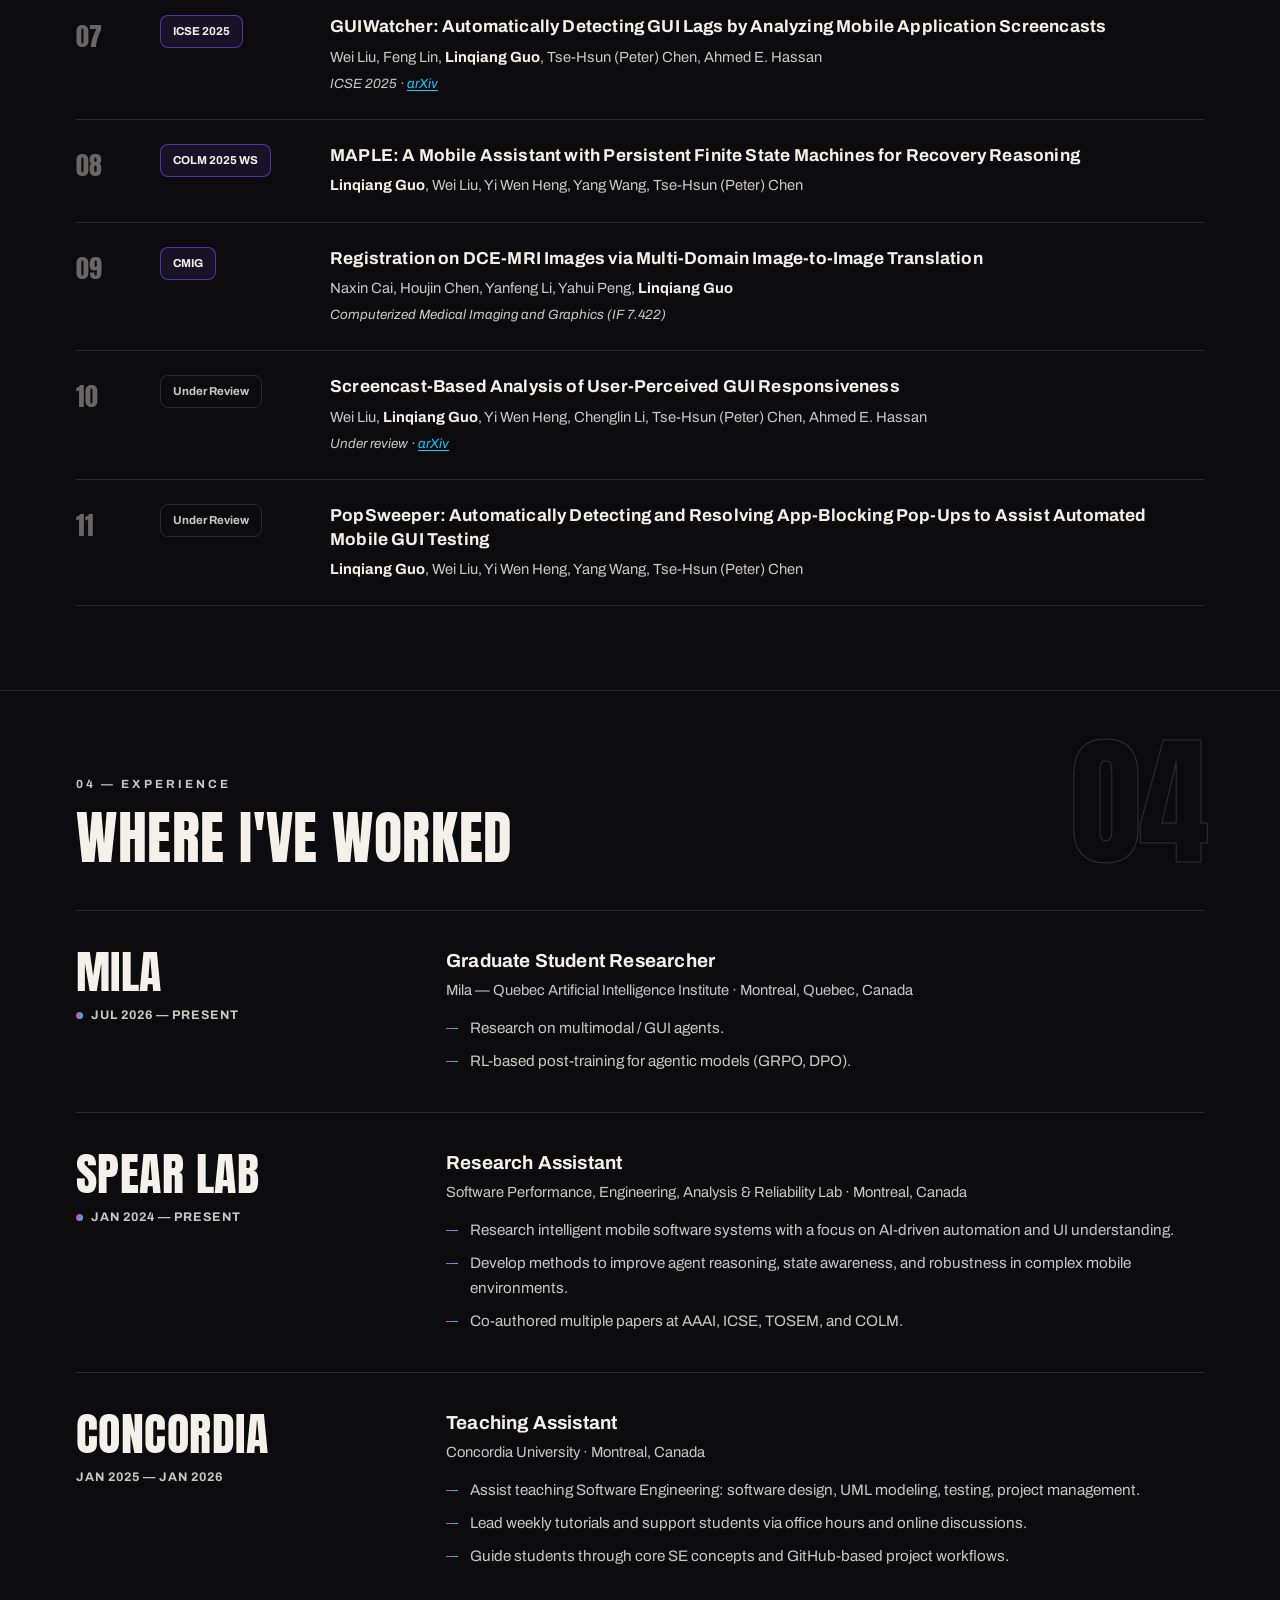
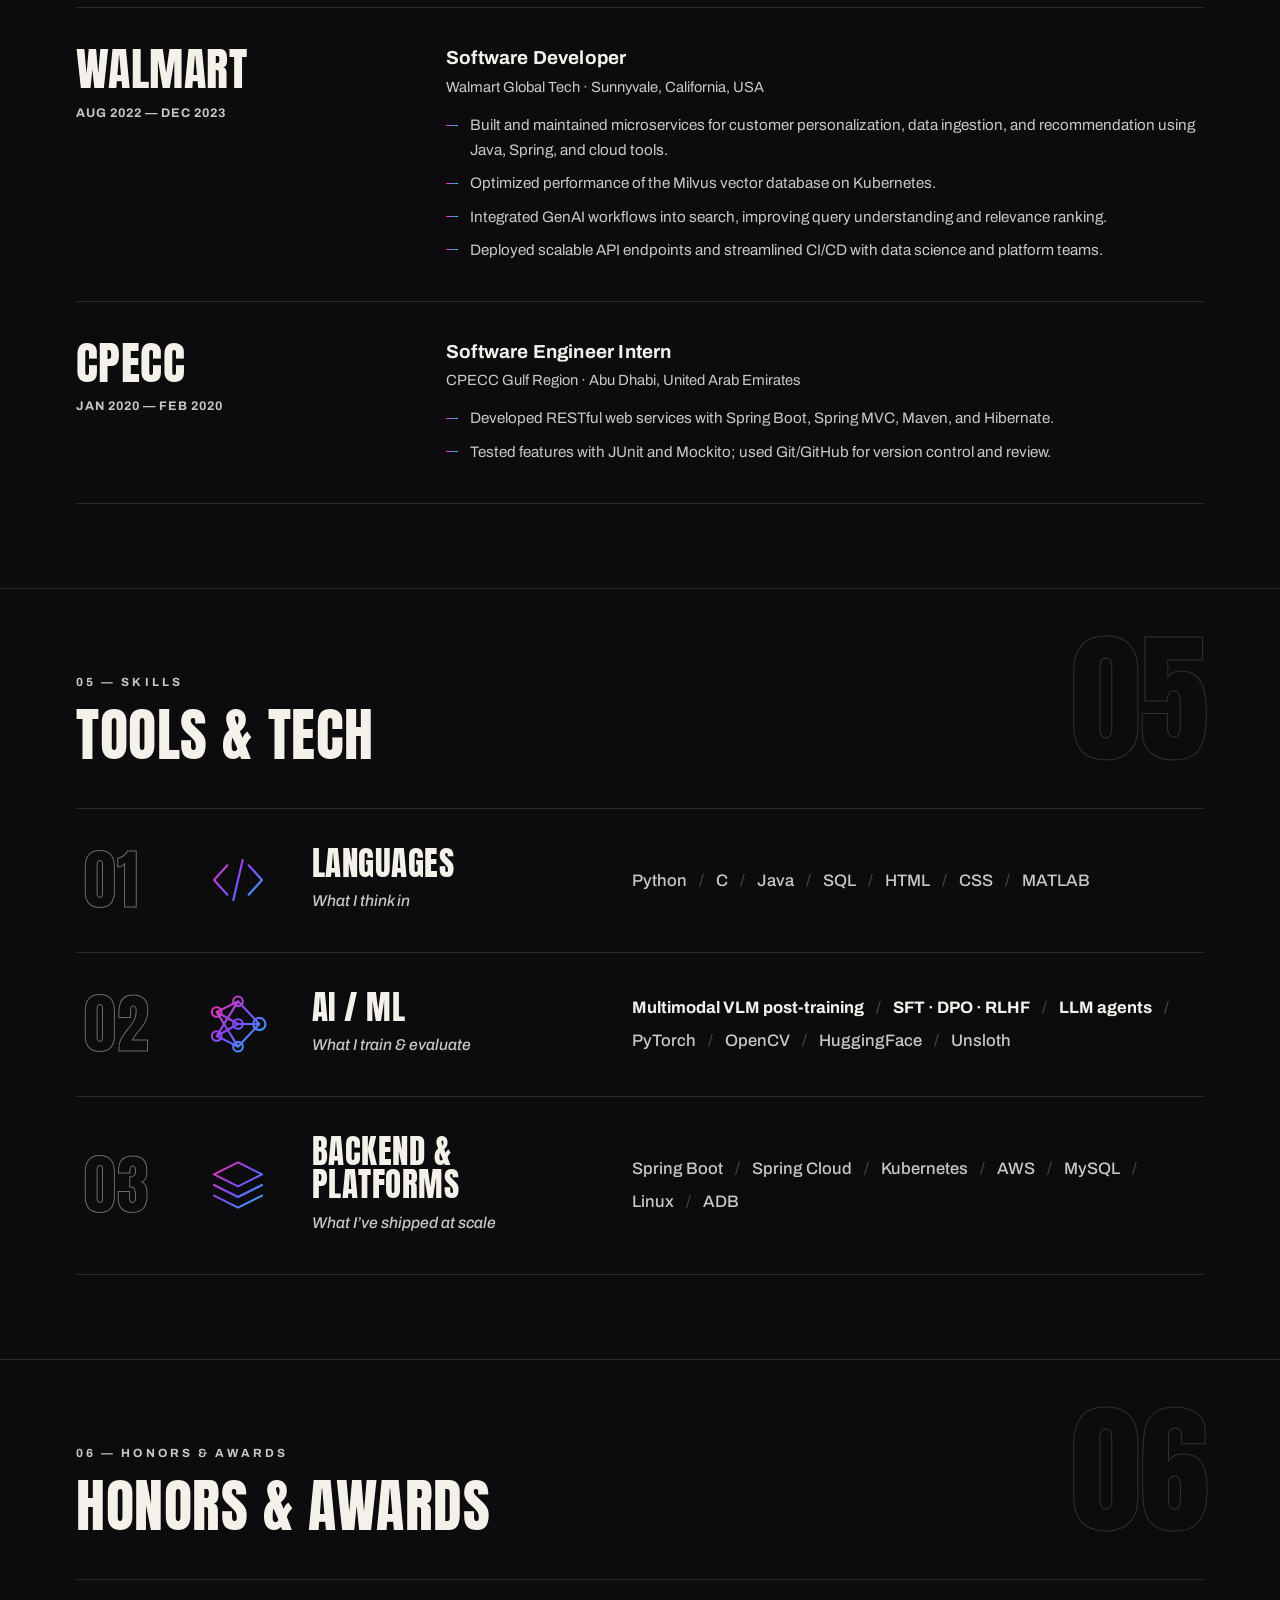
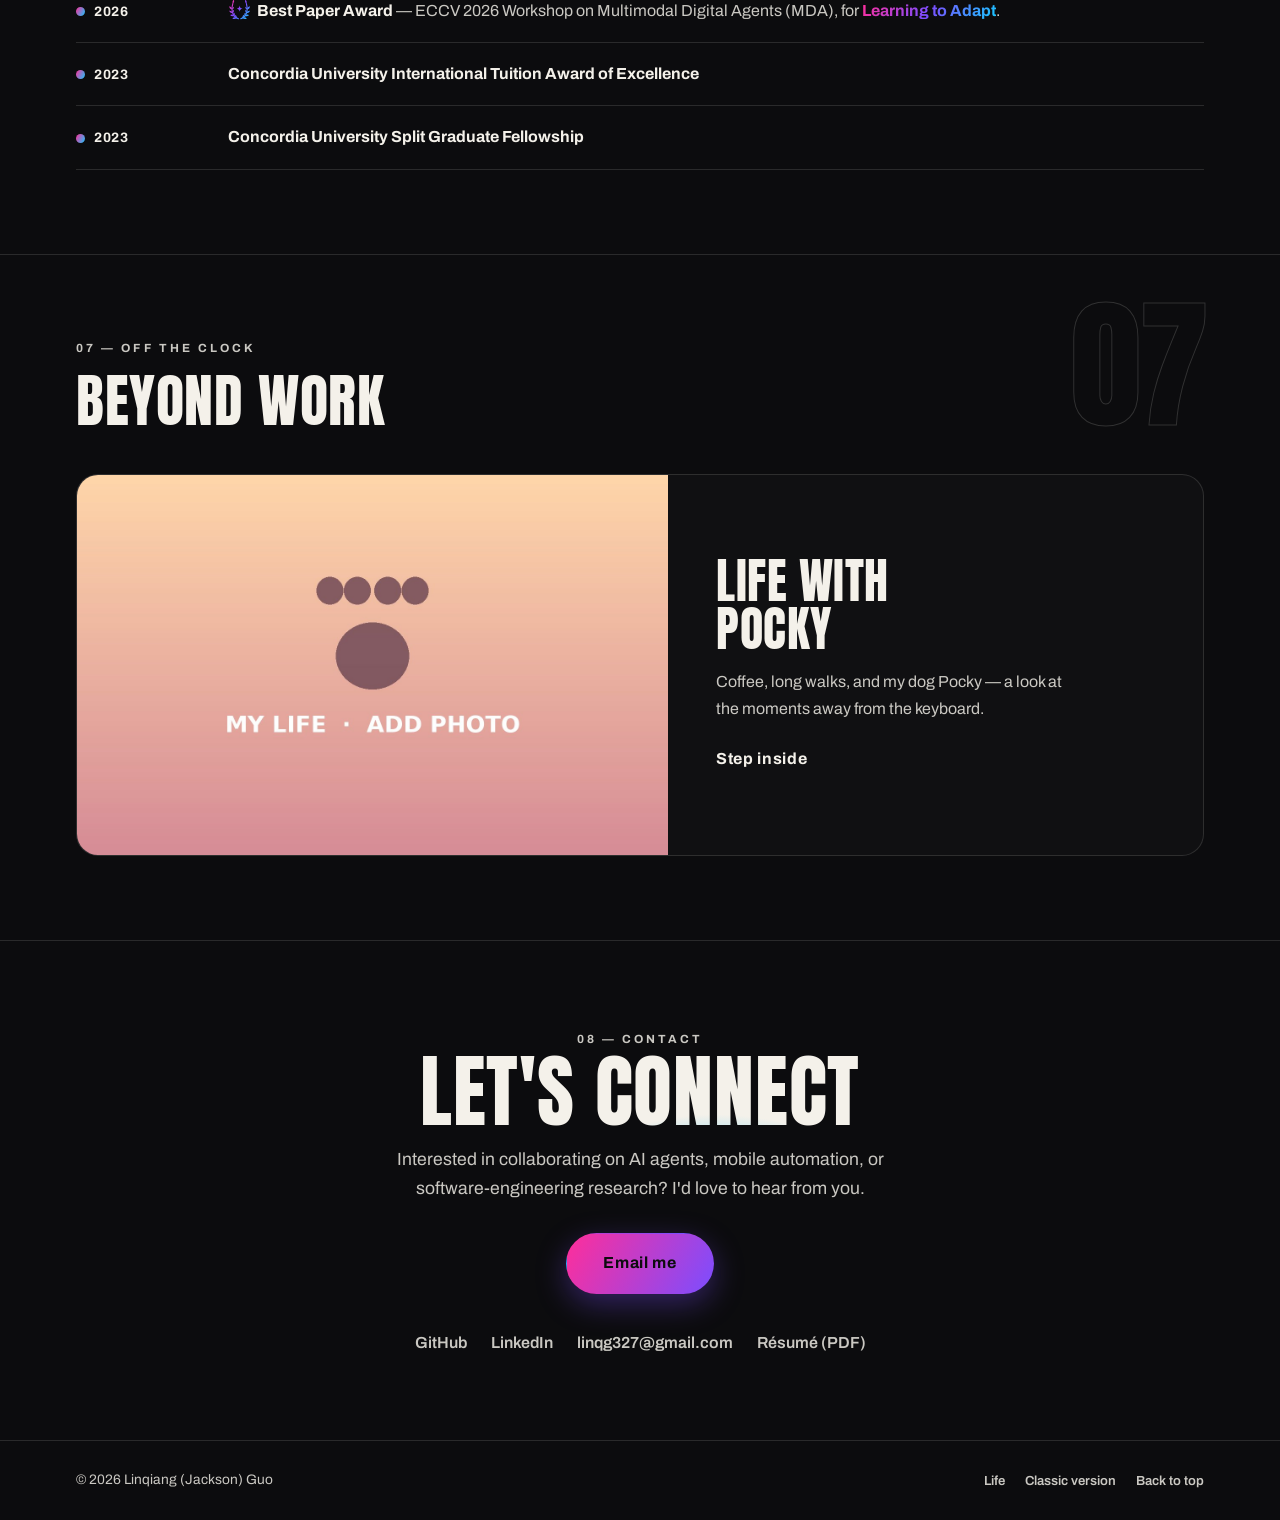
==== commit da519633: "Add figure + summary panel for Learning to Adapt Use two diagrams from the ECCV 2026 MDA poster side" ====
--- a/index.html
+++ b/index.html
@@ -10,7 +10,7 @@
   <link href="https://fonts.googleapis.com/css2?family=Anton&family=Archivo:ital,wght@0,400..800;1,400..800&family=Inter+Tight:wght@600..800&display=swap" rel="stylesheet" />
   <link rel="icon" href="assets/img/favicon-lg.svg?v=7" type="image/svg+xml" />
   <script>document.documentElement.classList.add("js");setTimeout(function(){var r=document.documentElement;if(!r.classList.contains("fx-ok"))r.classList.remove("js");},4000);</script>
-  <link rel="stylesheet" href="assets/css/editorial.css?v=71" />
+  <link rel="stylesheet" href="assets/css/editorial.css?v=72" />
 </head>
 <body>
   <!-- custom line-icon set (gradient monoline, matches the LG mark) -->
@@ -117,7 +117,7 @@
         </div>
       </div>
       <div class="nav__actions">
-        <a href="assets/files/Linqiang_Guo_Resume_2026.pdf?v=71" class="btn btn--sm" target="_blank" rel="noopener">CV</a>
+        <a href="assets/files/Linqiang_Guo_Resume_2026.pdf?v=72" class="btn btn--sm" target="_blank" rel="noopener">CV</a>
         <button class="theme-toggle" id="themeToggle" aria-label="Toggle light/dark mode"><svg class="ico ico--sun" aria-hidden="true"><use href="#i-sun"/></svg><svg class="ico ico--moon" aria-hidden="true"><use href="#i-moon"/></svg></button>
       </div>
     </div>
@@ -141,7 +141,7 @@
           </p>
           <div class="hero__cta" data-intro style="--d:4">
             <a href="#publications" class="btn btn--primary">View publications</a>
-            <a href="assets/files/Linqiang_Guo_Resume_2026.pdf?v=71" class="btn btn--ghost" target="_blank" rel="noopener">Download CV</a>
+            <a href="assets/files/Linqiang_Guo_Resume_2026.pdf?v=72" class="btn btn--ghost" target="_blank" rel="noopener">Download CV</a>
             <a class="chip" href="https://github.com/pockyitachi" target="_blank" rel="noopener" aria-label="GitHub">
               <svg class="chip__ico" viewBox="0 0 16 16" aria-hidden="true"><path fill="currentColor" d="M8 0c4.42 0 8 3.58 8 8a8.013 8.013 0 0 1-5.45 7.59c-.4.08-.55-.17-.55-.38 0-.27.01-1.13.01-2.2 0-.75-.25-1.23-.54-1.48 1.78-.2 3.65-.88 3.65-3.95 0-.88-.31-1.59-.82-2.15.08-.2.36-1.02-.08-2.12 0 0-.67-.22-2.2.82-.64-.18-1.32-.27-2-.27-.68 0-1.36.09-2 .27-1.53-1.03-2.2-.82-2.2-.82-.44 1.1-.16 1.92-.08 2.12-.51.56-.82 1.28-.82 2.15 0 3.06 1.86 3.75 3.64 3.95-.23.2-.44.55-.51 1.07-.46.21-1.61.55-2.33-.66-.15-.24-.6-.83-1.23-.82-.67.01-.27.38.01.53.34.19.73.9.82 1.13.16.45.68 1.31 2.69.94 0 .67.01 1.3.01 1.49 0 .21-.15.45-.55.38A7.995 7.995 0 0 1 0 8c0-4.42 3.58-8 8-8Z"/></svg>
               <span class="chip__label">GitHub</span>
@@ -290,13 +290,19 @@
           <h2 class="bigtitle">Selected Papers</h2>
         </div>
         <ul class="pubs">
-          <li class="pub" data-reveal>
+          <li class="pub has-more" data-reveal tabindex="0" aria-expanded="false">
             <span class="pub__no"></span>
             <span class="pub__venue"><a class="badge badge--hot badge--award" href="https://mda-workshop.allen.ai/" target="_blank" rel="noopener">ECCV 2026 WS</a></span>
             <div class="pub__body">
               <h3>Learning to Adapt: Few-Shot Generalization of Mobile Agents to Unseen Applications</h3>
               <p class="pub__authors">Siobhan Reid, Li Gu, Zhixiang Chi, <strong>Linqiang Guo</strong>, Zihuan Jiang, Ziqiang Wang, Yuanhao Yu, Yang Wang</p>
               <p class="pub__note"><svg class="ico ico--award" aria-hidden="true"><use href="#i-laurel"/></svg> <strong>Best Paper Award</strong> · ECCV 2026 Workshop on Multimodal Digital Agents (MDA) · Spotlight Talk + Poster</p>
+              <div class="pub__more pub__more--wide">
+                <div class="pub__more-inner">
+                  <figure class="pub__fig"><img src="assets/img/papers/learning-to-adapt.jpg" alt="Few-shot app adaptation setting and the FO-MAML method from Learning to Adapt" loading="lazy" /></figure>
+                  <p class="pub__summary">Studies how a mobile GUI agent can adapt to an app it has never seen from just two user demonstrations, introducing the AndroidControl-AppAdapt benchmark and two episodic training methods, FO-MAML and R-ICL-Train. Meta-learned FO-MAML gives the strongest gains on unseen apps (68.79% goal-level success, +3.21 over the fine-tuned baseline), and a key finding is that matching training to the test-time adaptation mechanism matters more than the mechanism itself.</p>
+                </div>
+              </div>
             </div>
           </li>
           <li class="pub has-more" data-reveal tabindex="0" aria-expanded="false">
@@ -601,7 +607,7 @@
           <a href="https://github.com/pockyitachi" target="_blank" rel="noopener">GitHub</a>
           <a href="https://www.linkedin.com/in/linqiangguo/" target="_blank" rel="noopener">LinkedIn</a>
           <a href="mailto:linqg327@gmail.com">linqg327@gmail.com</a>
-          <a href="assets/files/Linqiang_Guo_Resume_2026.pdf?v=71" target="_blank" rel="noopener">Résumé (PDF)</a>
+          <a href="assets/files/Linqiang_Guo_Resume_2026.pdf?v=72" target="_blank" rel="noopener">Résumé (PDF)</a>
         </div>
       </div>
     </section>
@@ -623,6 +629,6 @@
   <!-- custom cursor ring (shown only on fine-pointer devices) -->
   <div class="cursor-ring" id="cursorRing" aria-hidden="true"></div>
 
-  <script src="assets/js/editorial.js?v=71"></script>
+  <script src="assets/js/editorial.js?v=72"></script>
 </body>
 </html>
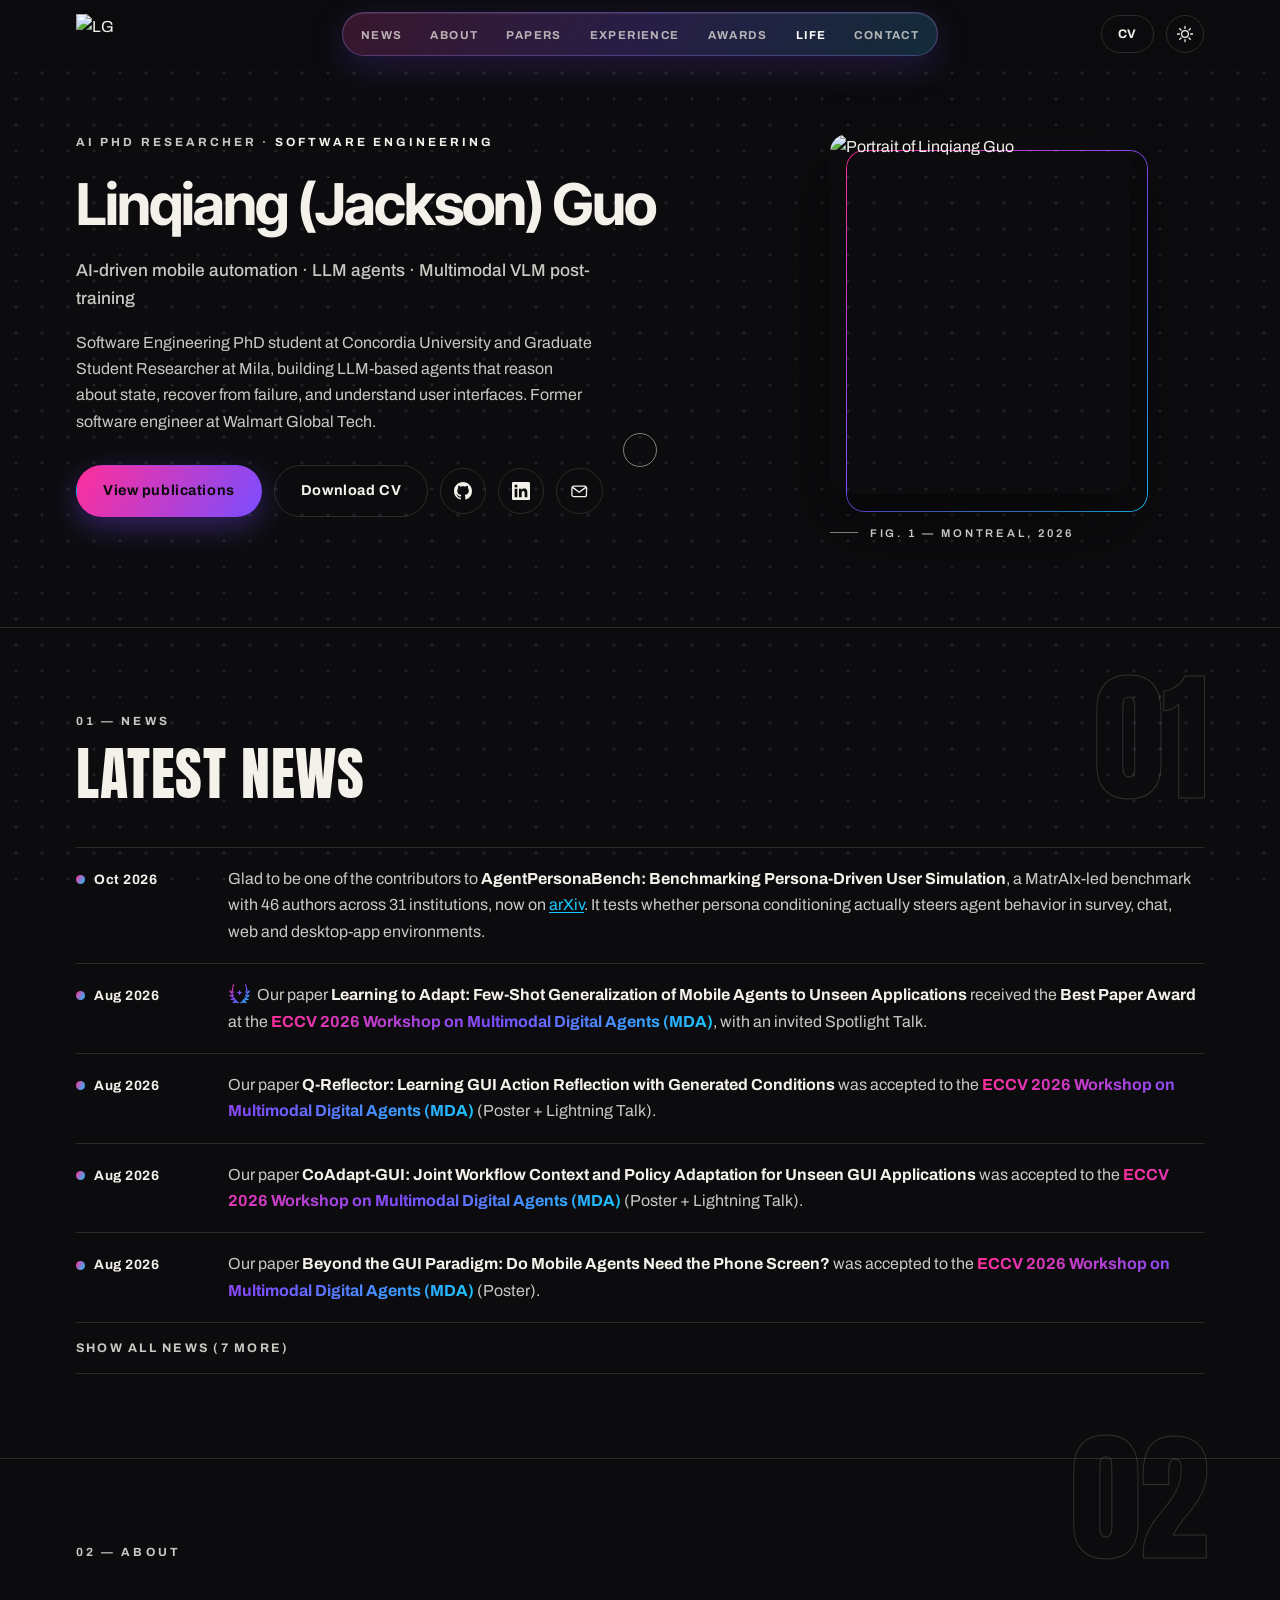
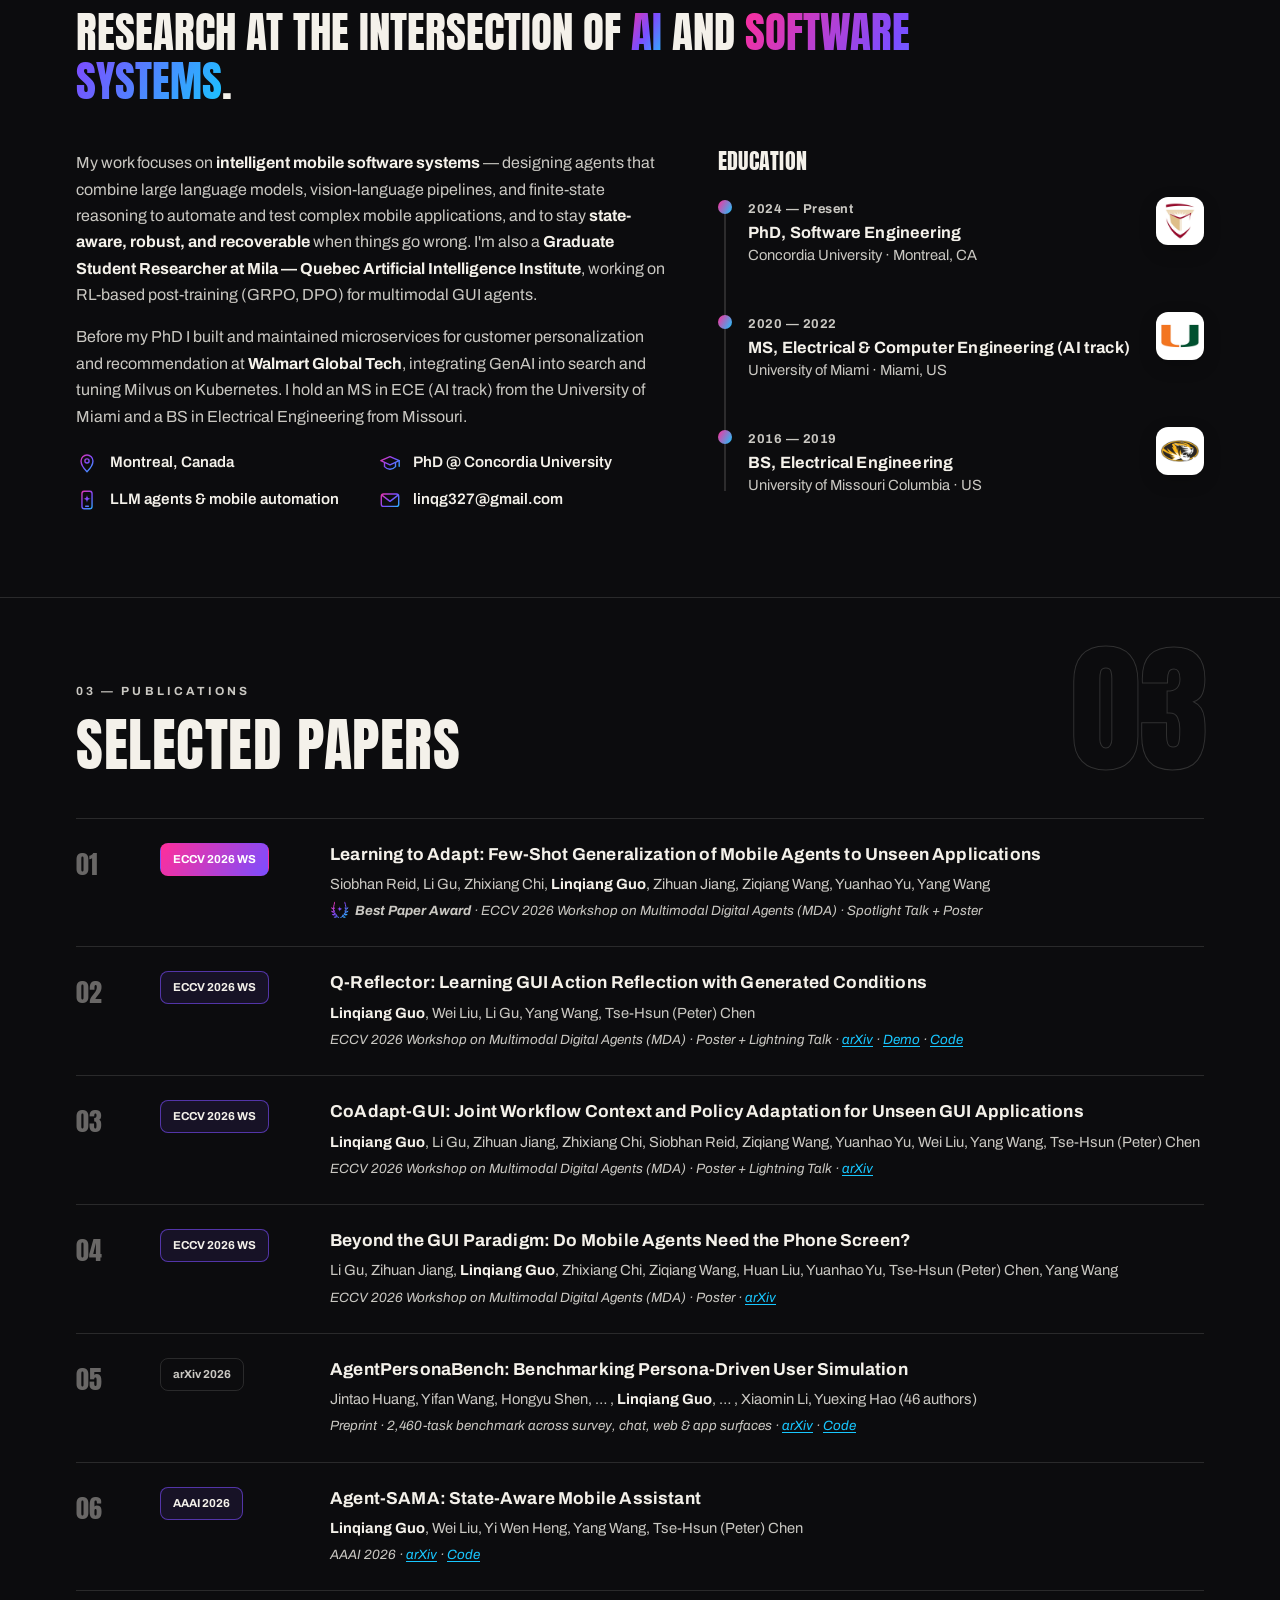
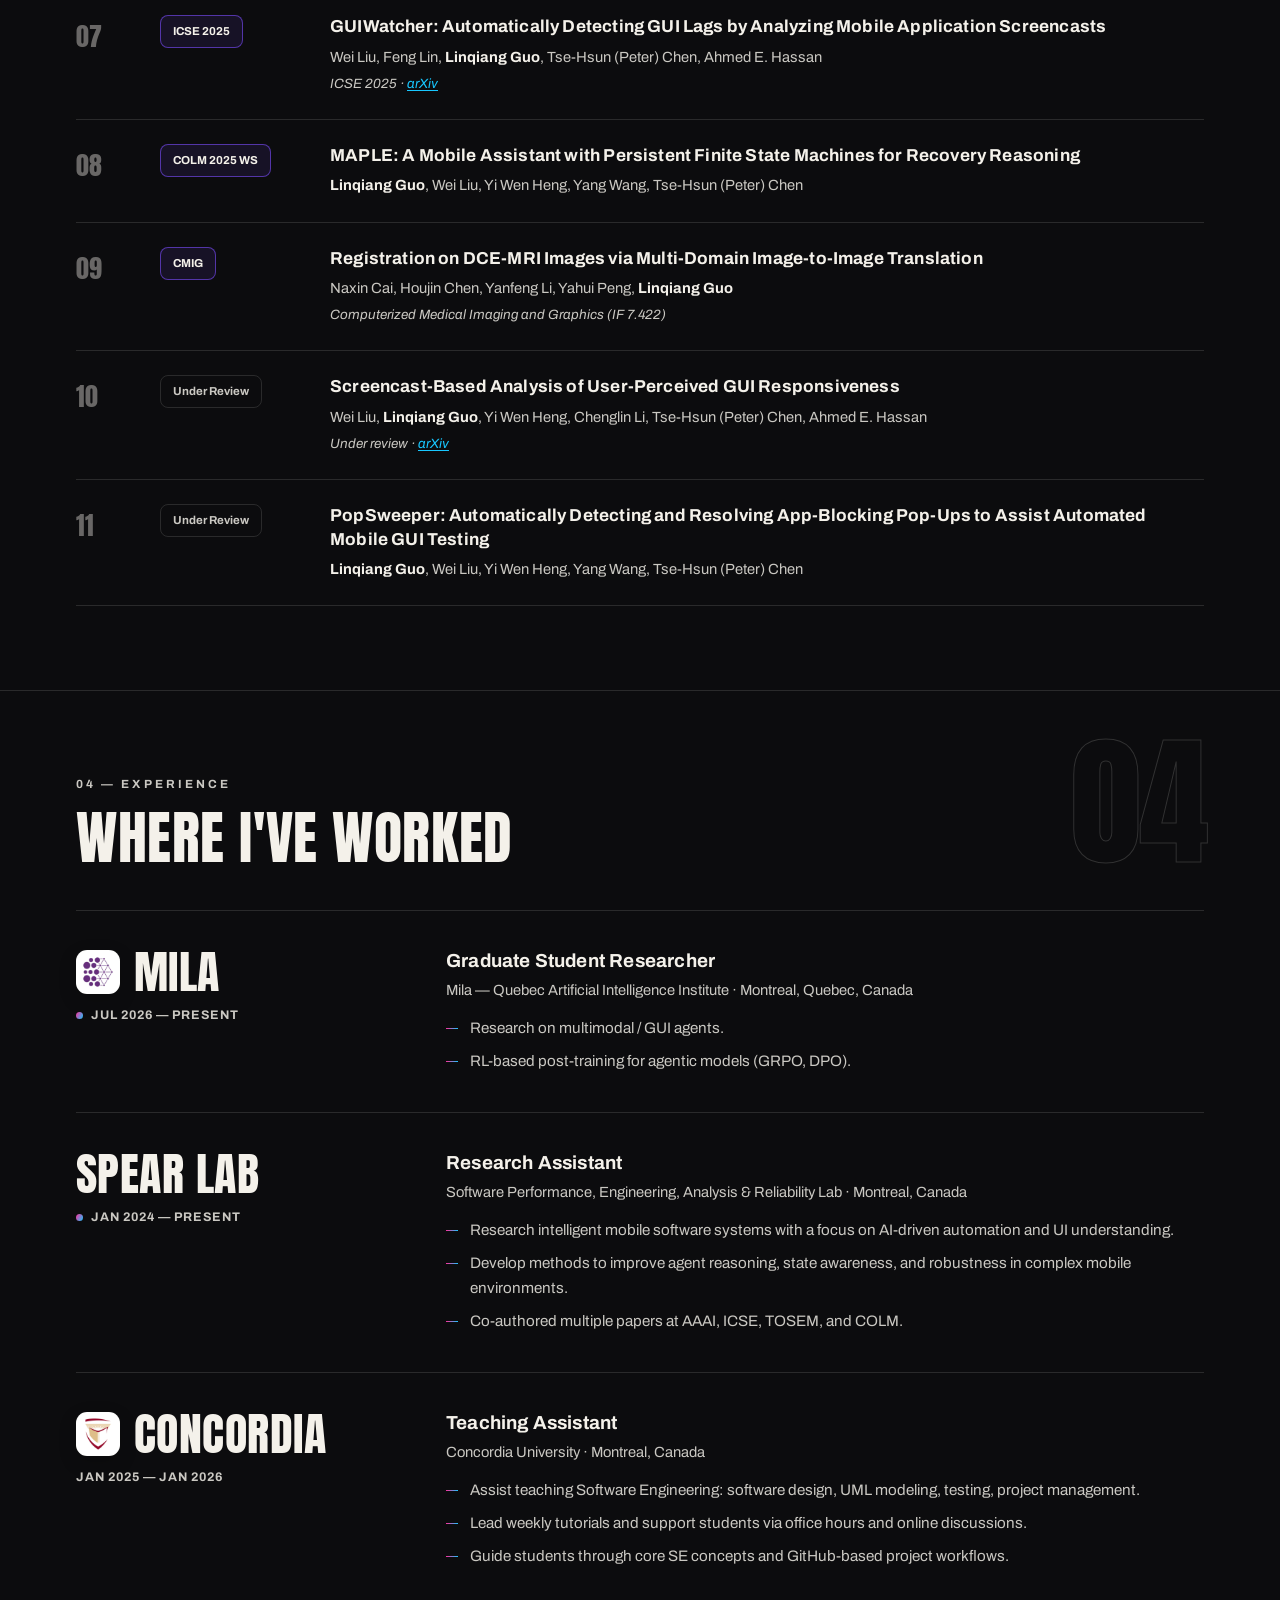
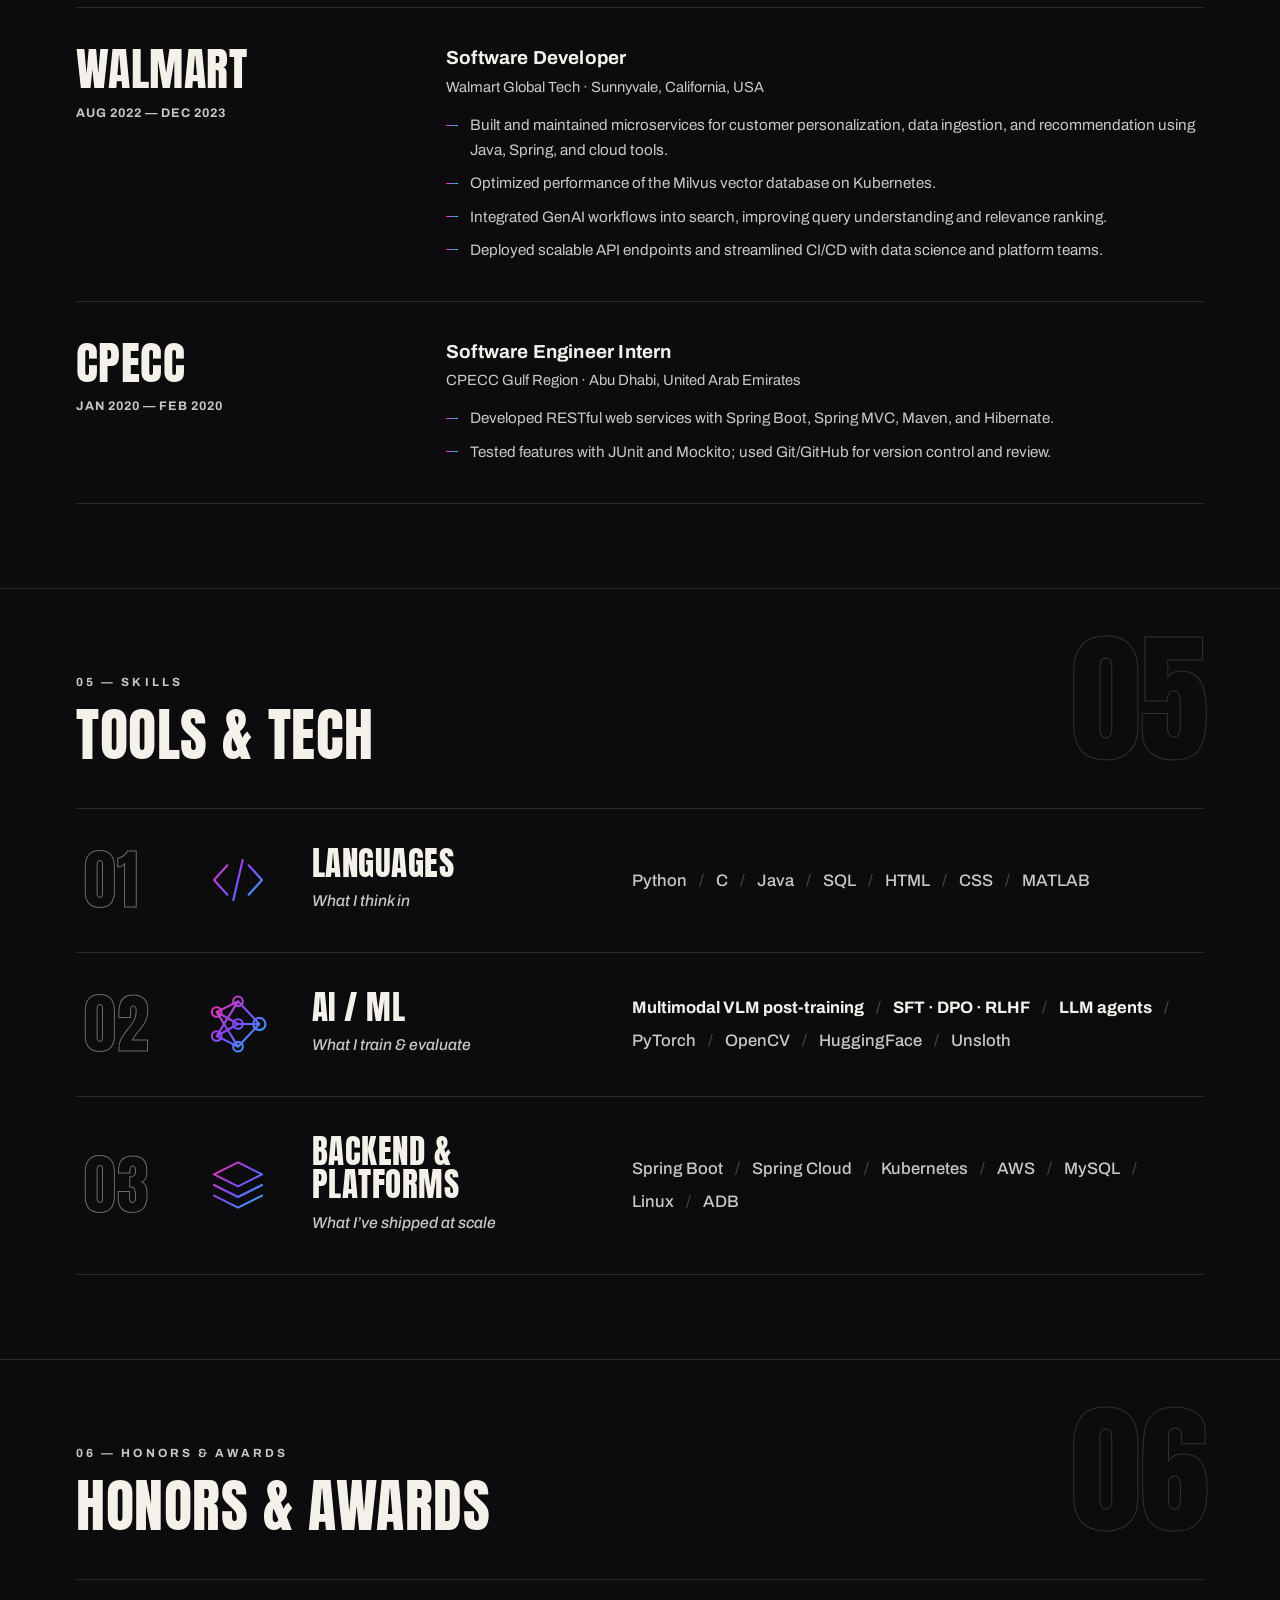
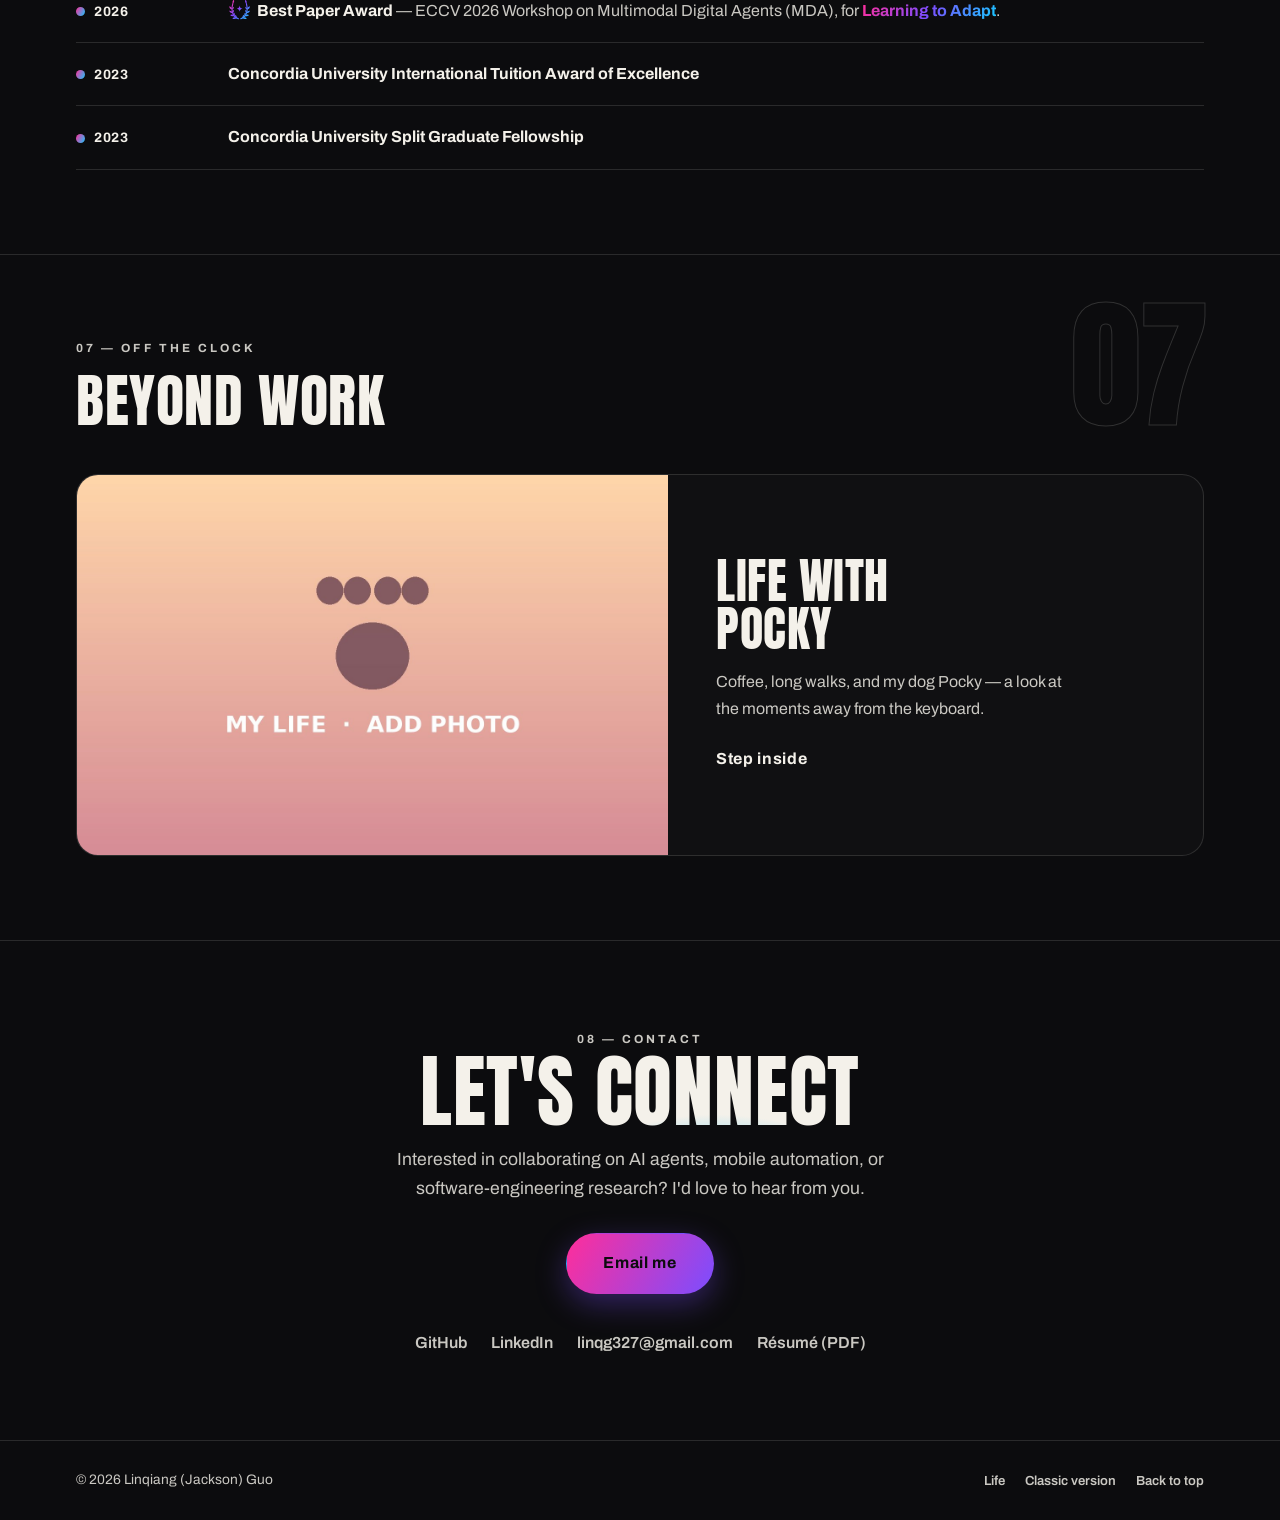
==== commit e19d716e: "WIP: organisation logos in Experience (Mila, Concordia) Add a white logo tile beside each organisati" ====
--- a/index.html
+++ b/index.html
@@ -460,7 +460,7 @@
         </div>
         <ol class="xp">
           <li class="xp__row" data-reveal>
-            <div class="xp__org"><span class="xp__name">Mila</span><span class="xp__date is-now">Jul 2026 — Present</span></div>
+            <div class="xp__org"><span class="xp__brand"><img class="xp__logo" src="assets/img/orgs/mila.png?v=1" alt="Mila logo" width="44" height="44" loading="lazy" /><span class="xp__name">Mila</span></span><span class="xp__date is-now">Jul 2026 — Present</span></div>
             <div class="xp__body">
               <h3>Graduate Student Researcher</h3>
               <p class="xp__meta">Mila — Quebec Artificial Intelligence Institute · Montreal, Quebec, Canada</p>
@@ -483,7 +483,7 @@
             </div>
           </li>
           <li class="xp__row" data-reveal>
-            <div class="xp__org"><span class="xp__name">Concordia</span><span class="xp__date">Jan 2025 — Jan 2026</span></div>
+            <div class="xp__org"><span class="xp__brand"><img class="xp__logo" src="assets/img/orgs/concordia.png?v=1" alt="Concordia logo" width="44" height="44" loading="lazy" /><span class="xp__name">Concordia</span></span><span class="xp__date">Jan 2025 — Jan 2026</span></div>
             <div class="xp__body">
               <h3>Teaching Assistant</h3>
               <p class="xp__meta">Concordia University · Montreal, Canada</p>
--- a/assets/css/editorial.css
+++ b/assets/css/editorial.css
@@ -448,6 +448,14 @@
   transition: background-size 0.6s cubic-bezier(.2,.7,.2,1);
 }
 .xp__row:hover .xp__name { background-size: 100% 100%, 100% 100%; }
+/* organisation logo tile beside the name (white so every logo reads in both themes) */
+.xp__brand { display: inline-flex; align-items: center; gap: 14px; }
+.xp__logo {
+  width: 44px; height: 44px; flex: none; border-radius: 11px; background: #fff; padding: 4px;
+  object-fit: contain; border: 1px solid var(--line); box-shadow: 0 6px 18px rgba(0,0,0,0.18);
+  transition: transform 0.6s var(--spring);
+}
+.xp__row:hover .xp__logo { transform: translateY(-2px) scale(1.06); }
 .xp__date { display: inline-flex; align-items: center; gap: 8px; font-size: 0.78rem; font-weight: 700; letter-spacing: 0.08em; text-transform: uppercase; color: var(--paper-soft); }
 .xp__date.is-now::before {
   content: ""; width: 7px; height: 7px; border-radius: 50%; background: linear-gradient(120deg, var(--c1), var(--c3));
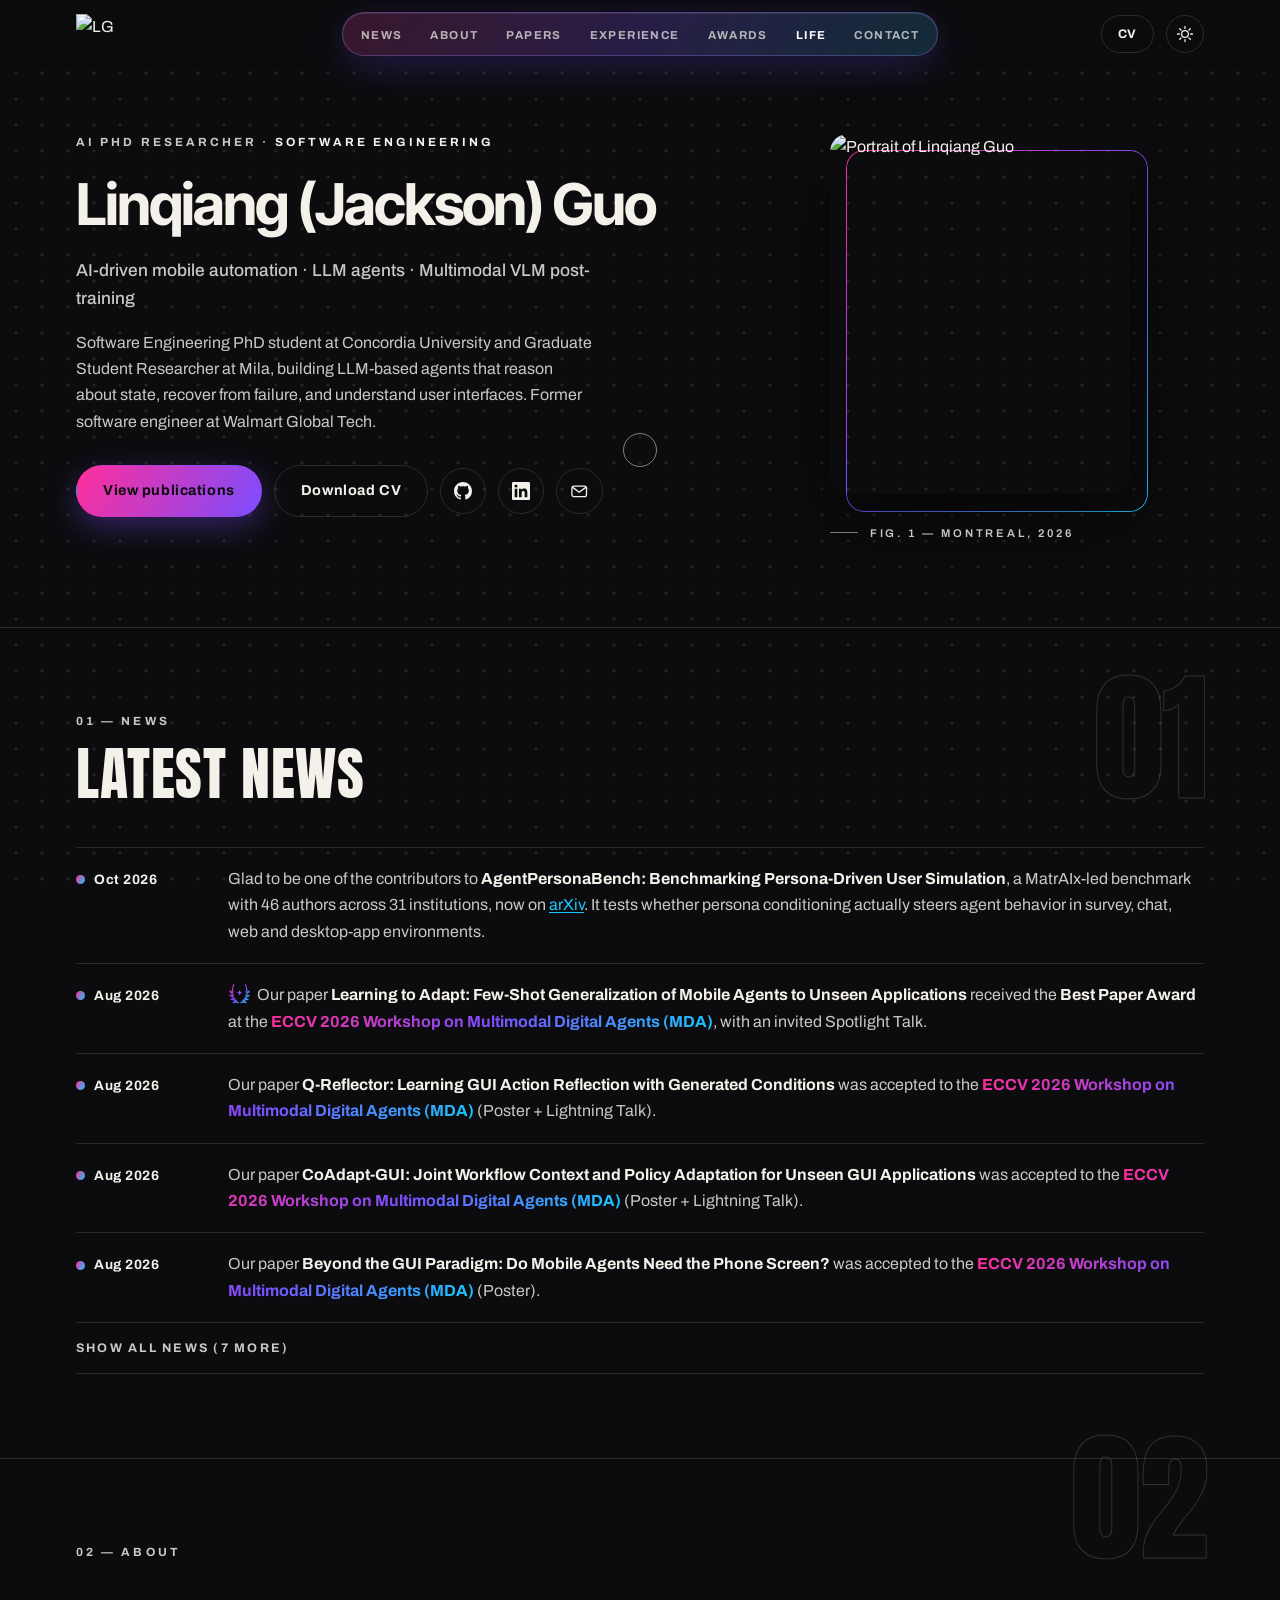
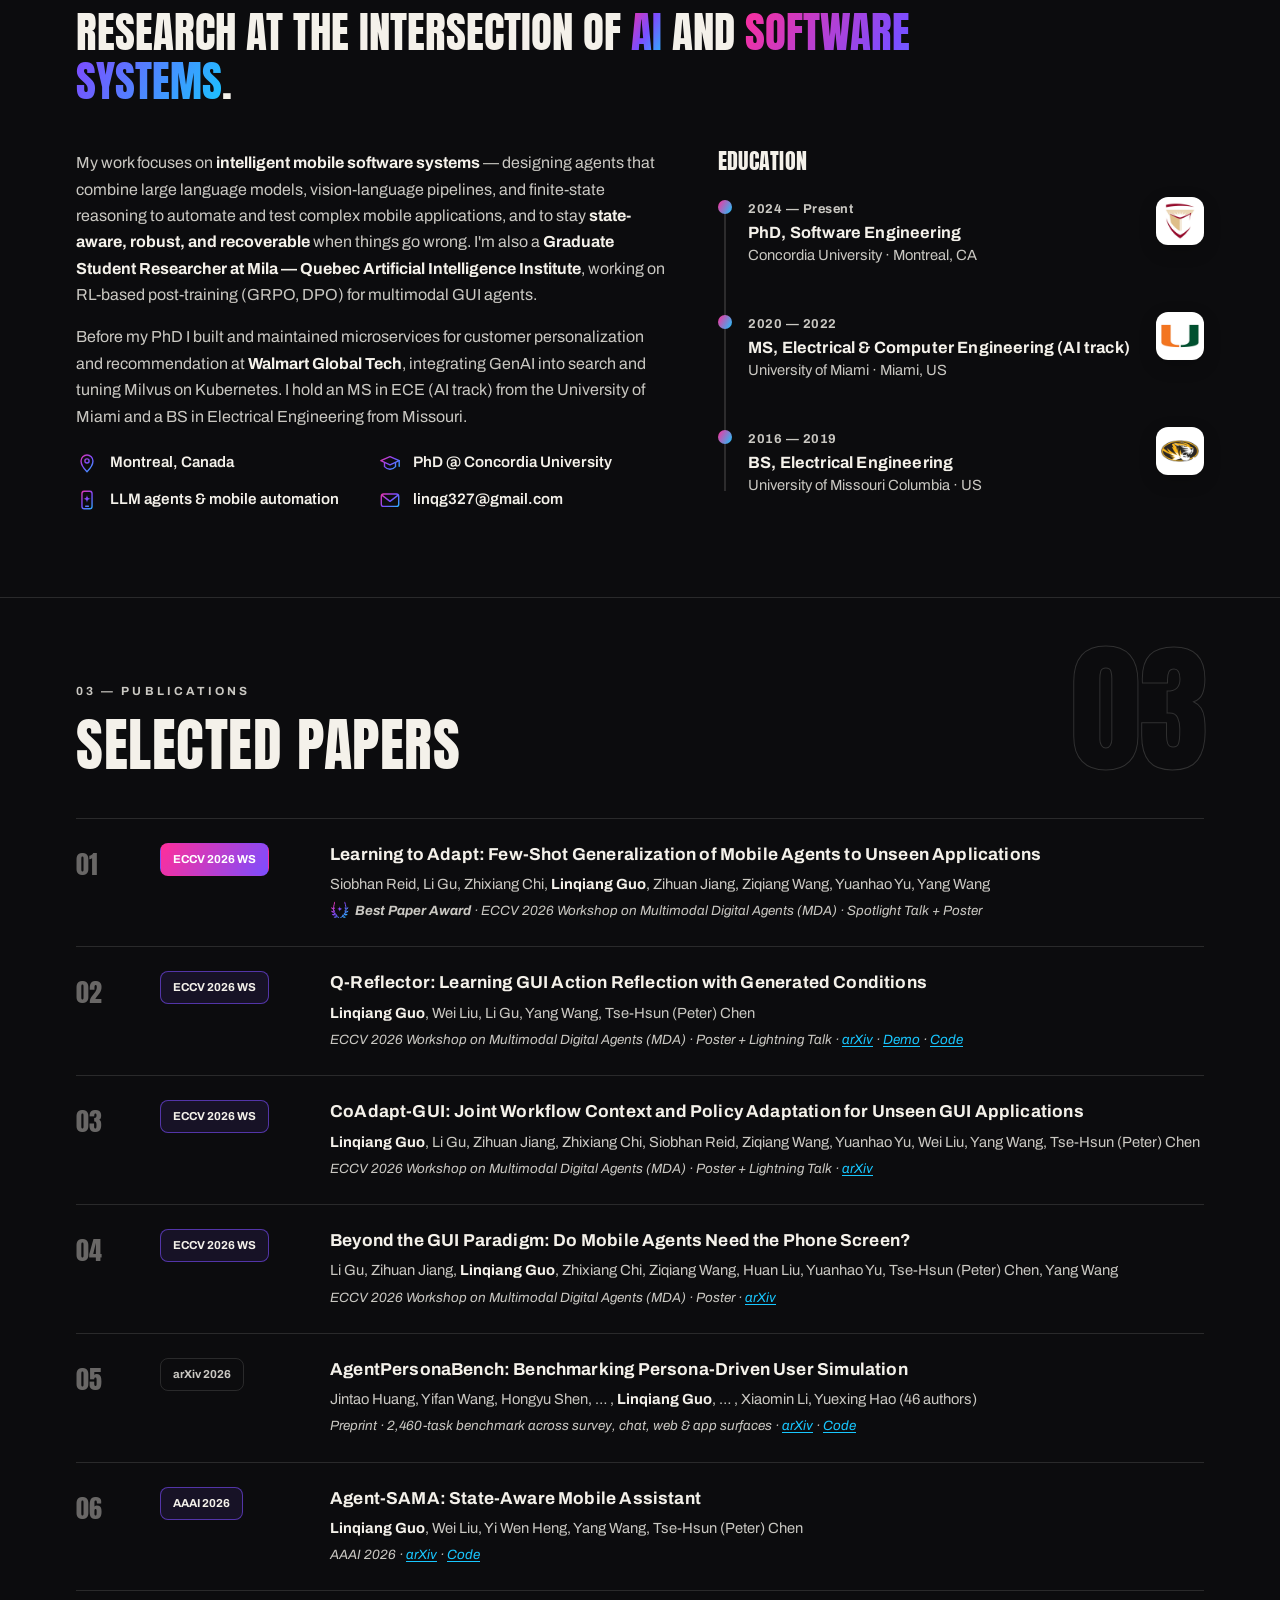
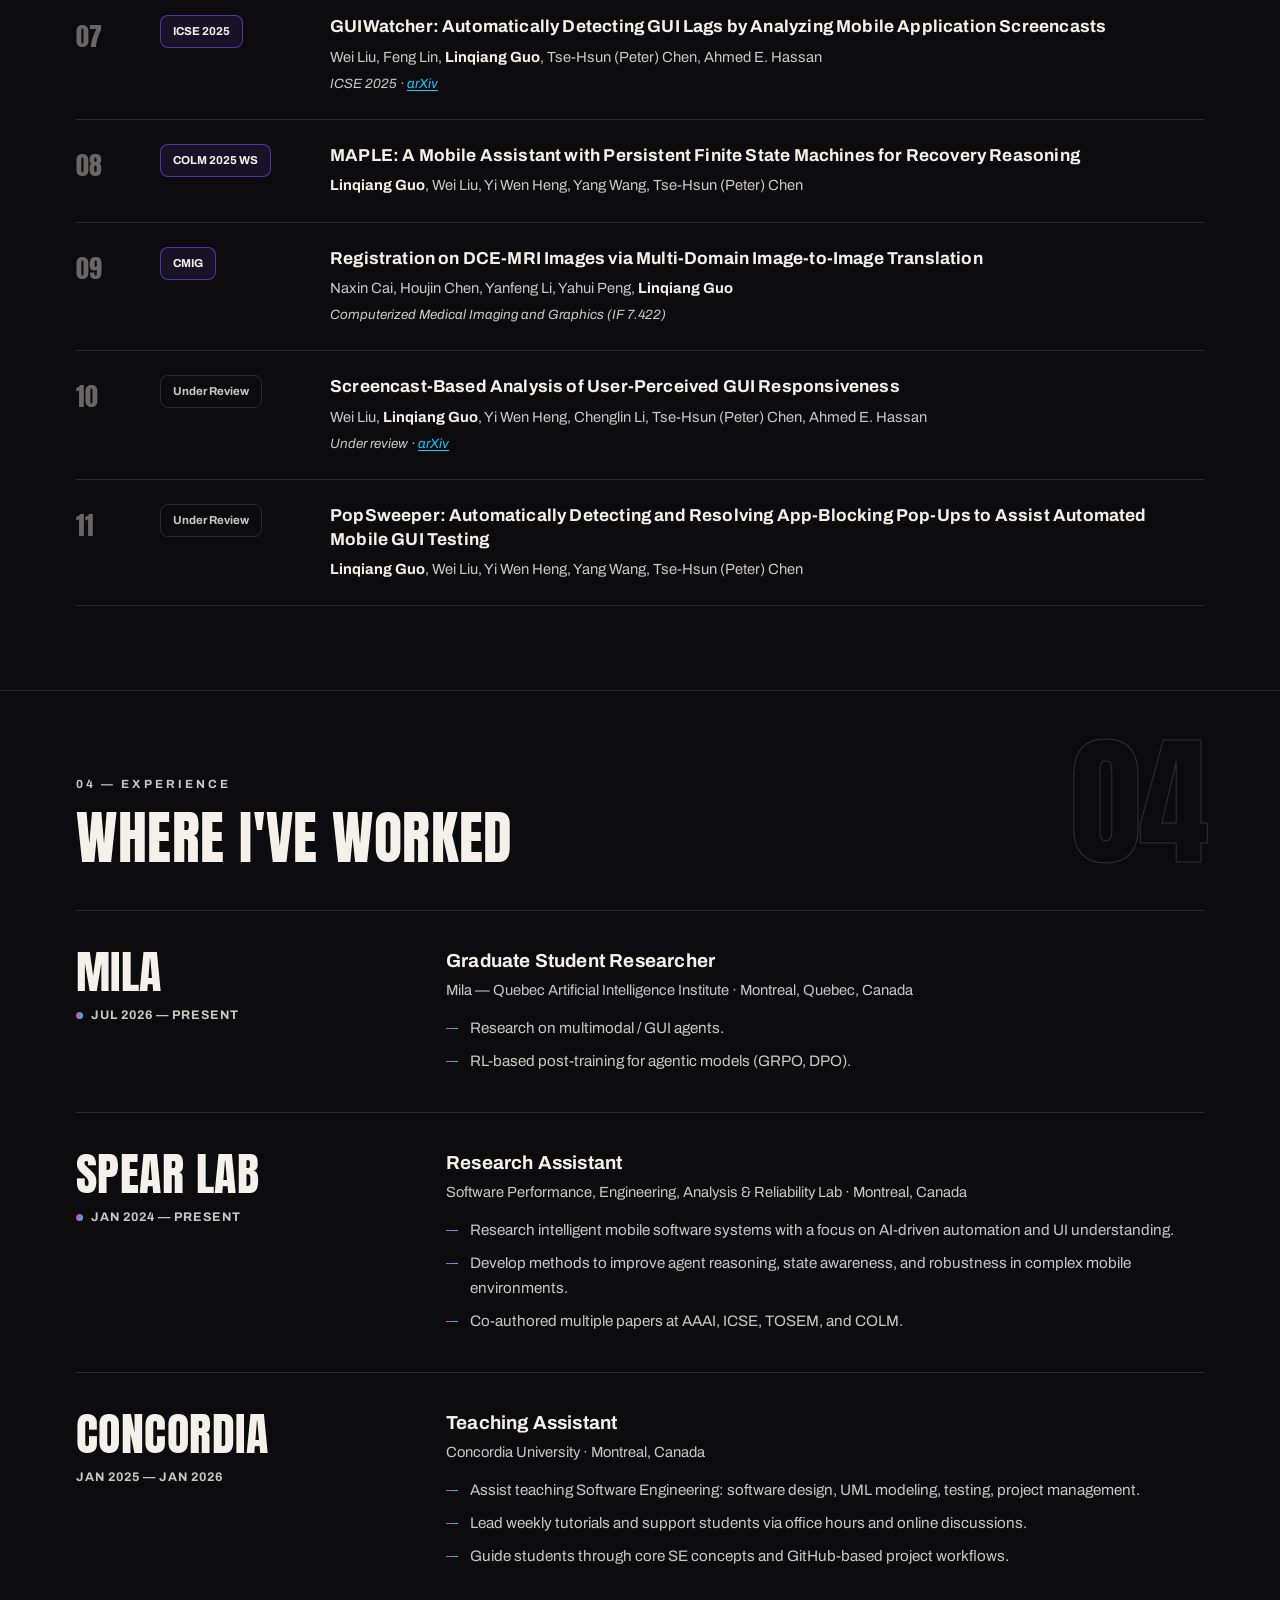
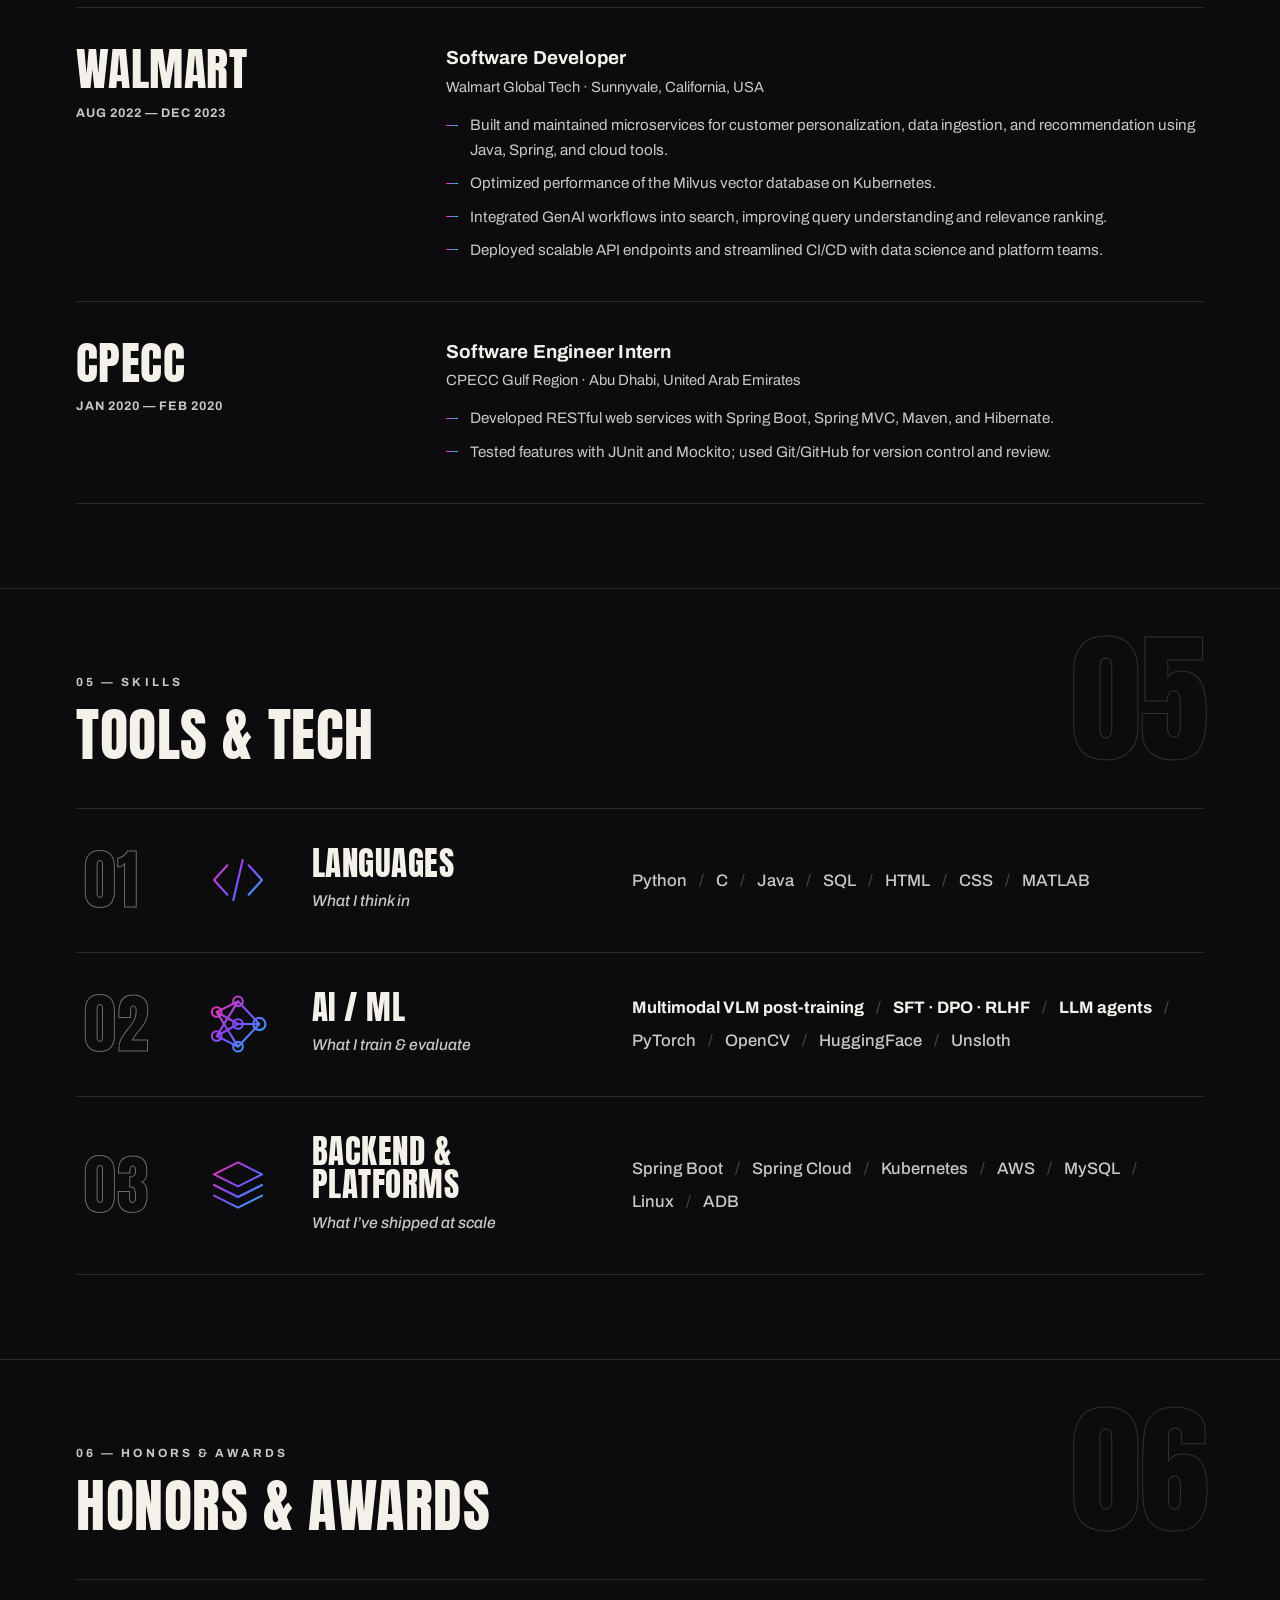
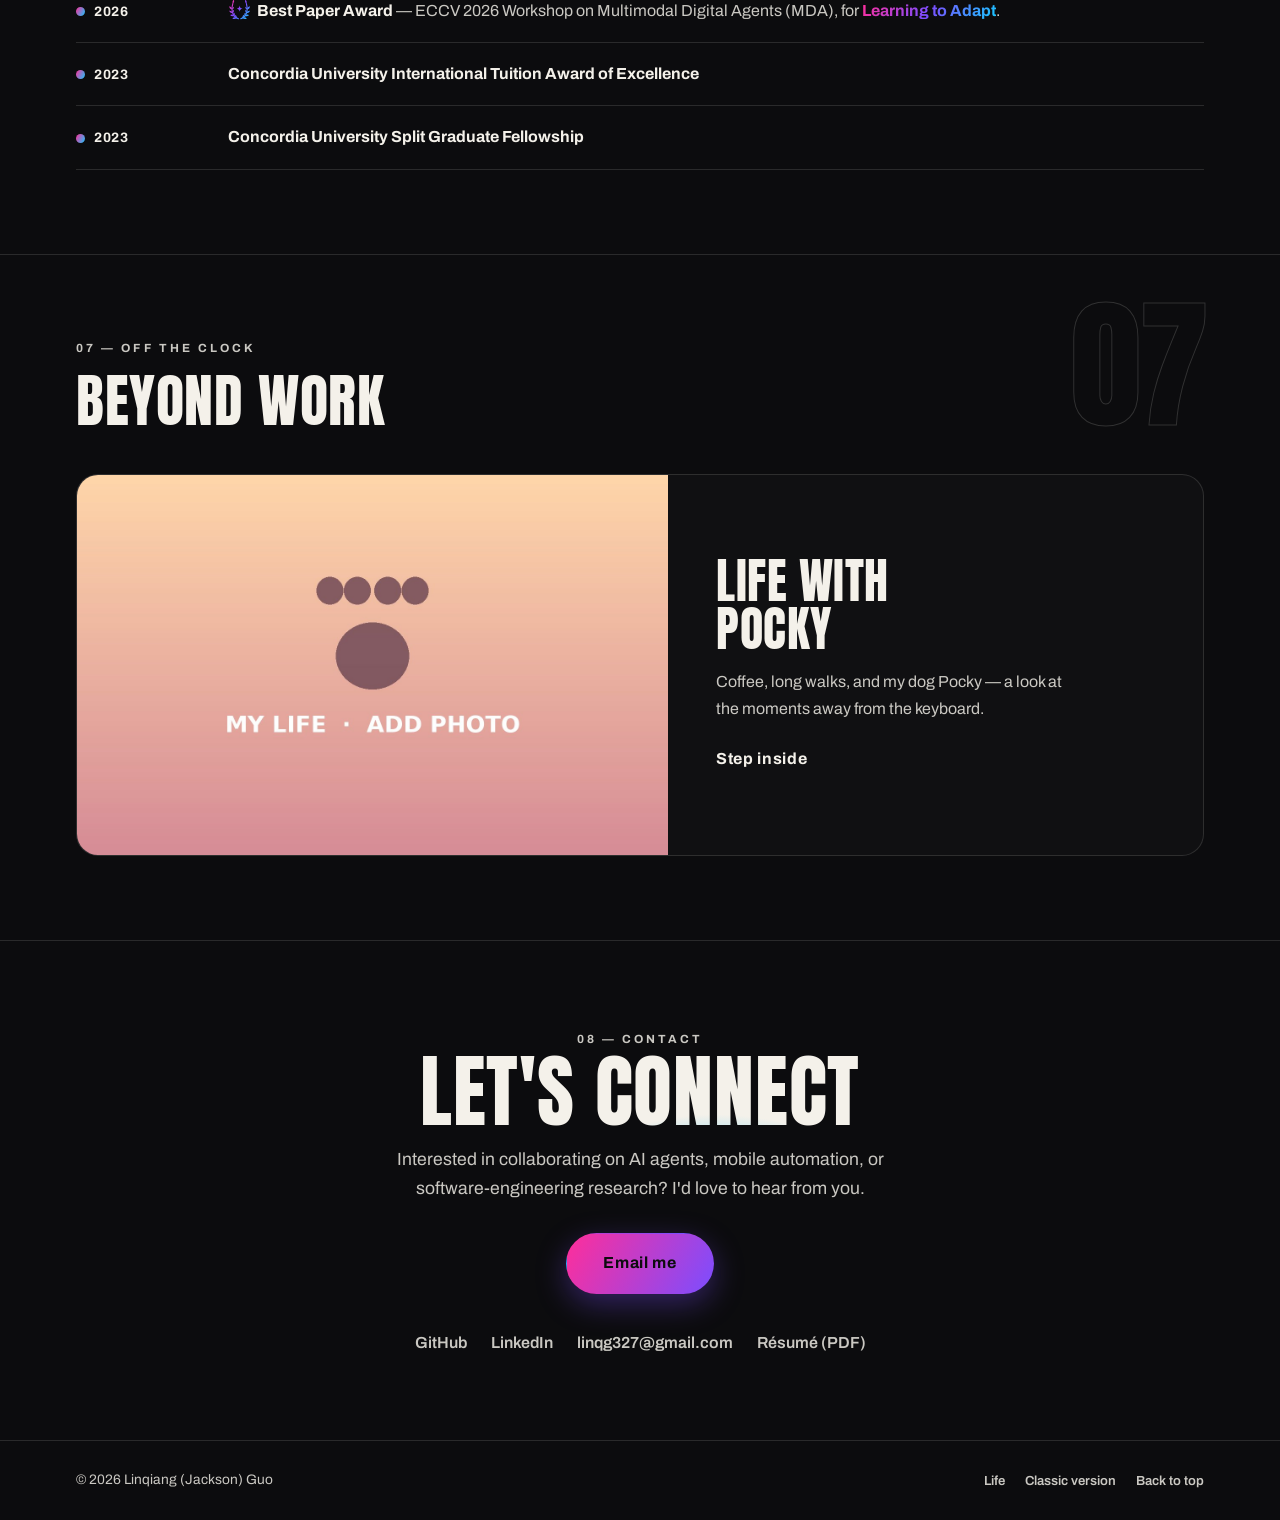
==== commit b8bfa754: "Hold back the Experience logos until all five are available Revert "WIP: organisation logos in Exper" ====
--- a/index.html
+++ b/index.html
@@ -460,7 +460,7 @@
         </div>
         <ol class="xp">
           <li class="xp__row" data-reveal>
-            <div class="xp__org"><span class="xp__brand"><img class="xp__logo" src="assets/img/orgs/mila.png?v=1" alt="Mila logo" width="44" height="44" loading="lazy" /><span class="xp__name">Mila</span></span><span class="xp__date is-now">Jul 2026 — Present</span></div>
+            <div class="xp__org"><span class="xp__name">Mila</span><span class="xp__date is-now">Jul 2026 — Present</span></div>
             <div class="xp__body">
               <h3>Graduate Student Researcher</h3>
               <p class="xp__meta">Mila — Quebec Artificial Intelligence Institute · Montreal, Quebec, Canada</p>
@@ -483,7 +483,7 @@
             </div>
           </li>
           <li class="xp__row" data-reveal>
-            <div class="xp__org"><span class="xp__brand"><img class="xp__logo" src="assets/img/orgs/concordia.png?v=1" alt="Concordia logo" width="44" height="44" loading="lazy" /><span class="xp__name">Concordia</span></span><span class="xp__date">Jan 2025 — Jan 2026</span></div>
+            <div class="xp__org"><span class="xp__name">Concordia</span><span class="xp__date">Jan 2025 — Jan 2026</span></div>
             <div class="xp__body">
               <h3>Teaching Assistant</h3>
               <p class="xp__meta">Concordia University · Montreal, Canada</p>
--- a/assets/css/editorial.css
+++ b/assets/css/editorial.css
@@ -448,14 +448,6 @@
   transition: background-size 0.6s cubic-bezier(.2,.7,.2,1);
 }
 .xp__row:hover .xp__name { background-size: 100% 100%, 100% 100%; }
-/* organisation logo tile beside the name (white so every logo reads in both themes) */
-.xp__brand { display: inline-flex; align-items: center; gap: 14px; }
-.xp__logo {
-  width: 44px; height: 44px; flex: none; border-radius: 11px; background: #fff; padding: 4px;
-  object-fit: contain; border: 1px solid var(--line); box-shadow: 0 6px 18px rgba(0,0,0,0.18);
-  transition: transform 0.6s var(--spring);
-}
-.xp__row:hover .xp__logo { transform: translateY(-2px) scale(1.06); }
 .xp__date { display: inline-flex; align-items: center; gap: 8px; font-size: 0.78rem; font-weight: 700; letter-spacing: 0.08em; text-transform: uppercase; color: var(--paper-soft); }
 .xp__date.is-now::before {
   content: ""; width: 7px; height: 7px; border-radius: 50%; background: linear-gradient(120deg, var(--c1), var(--c3));
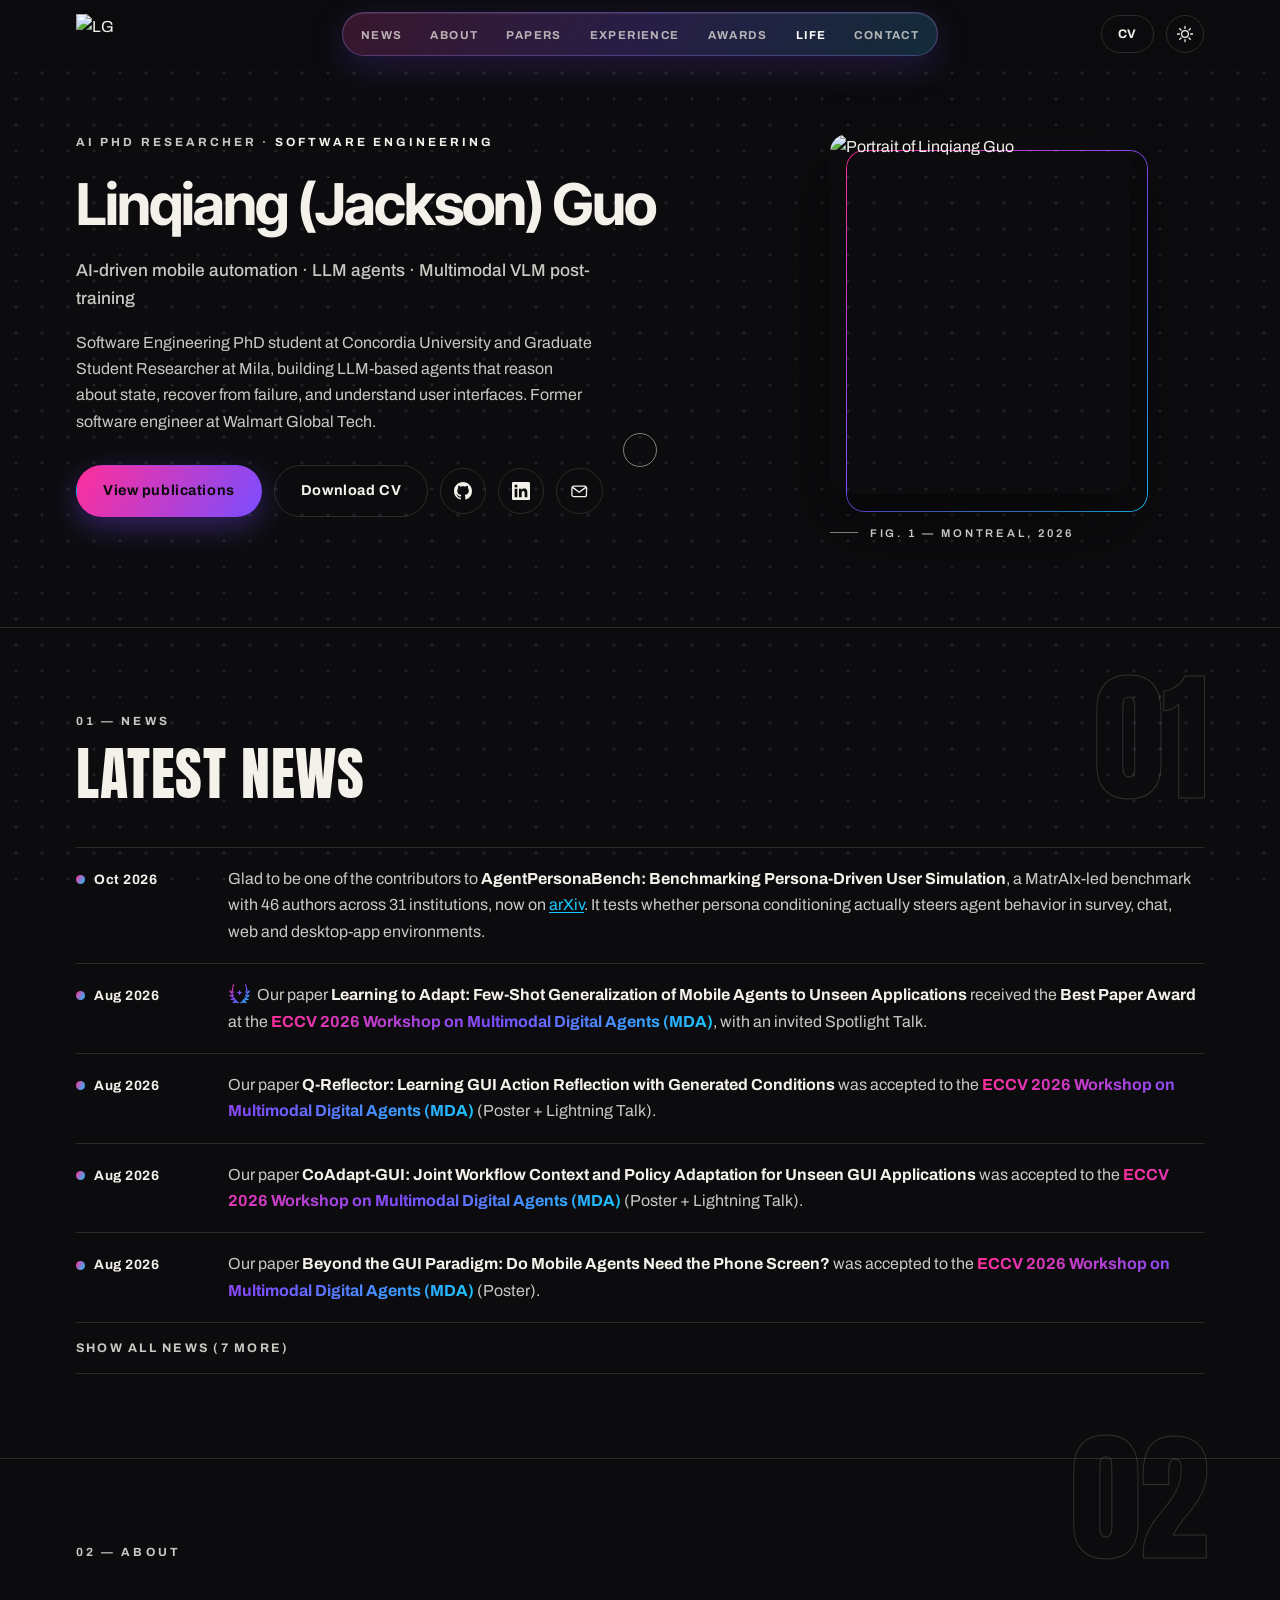
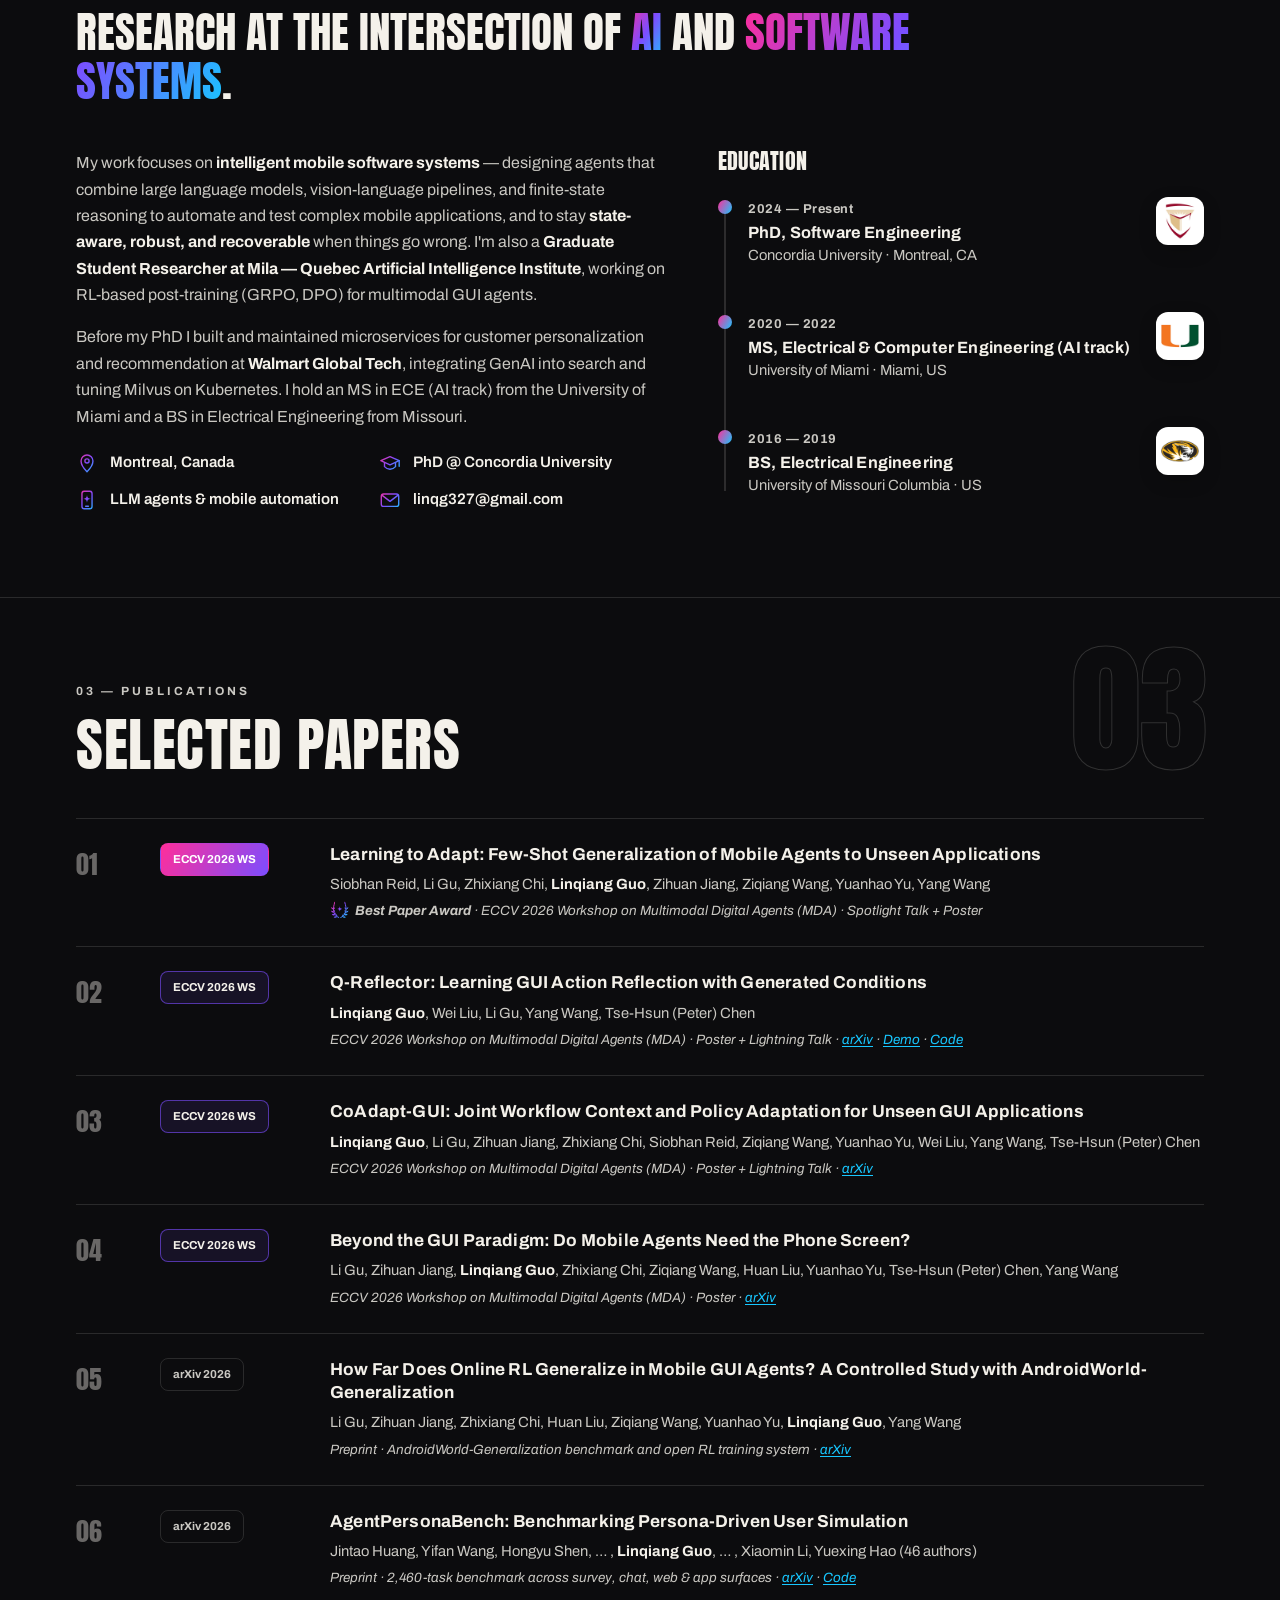
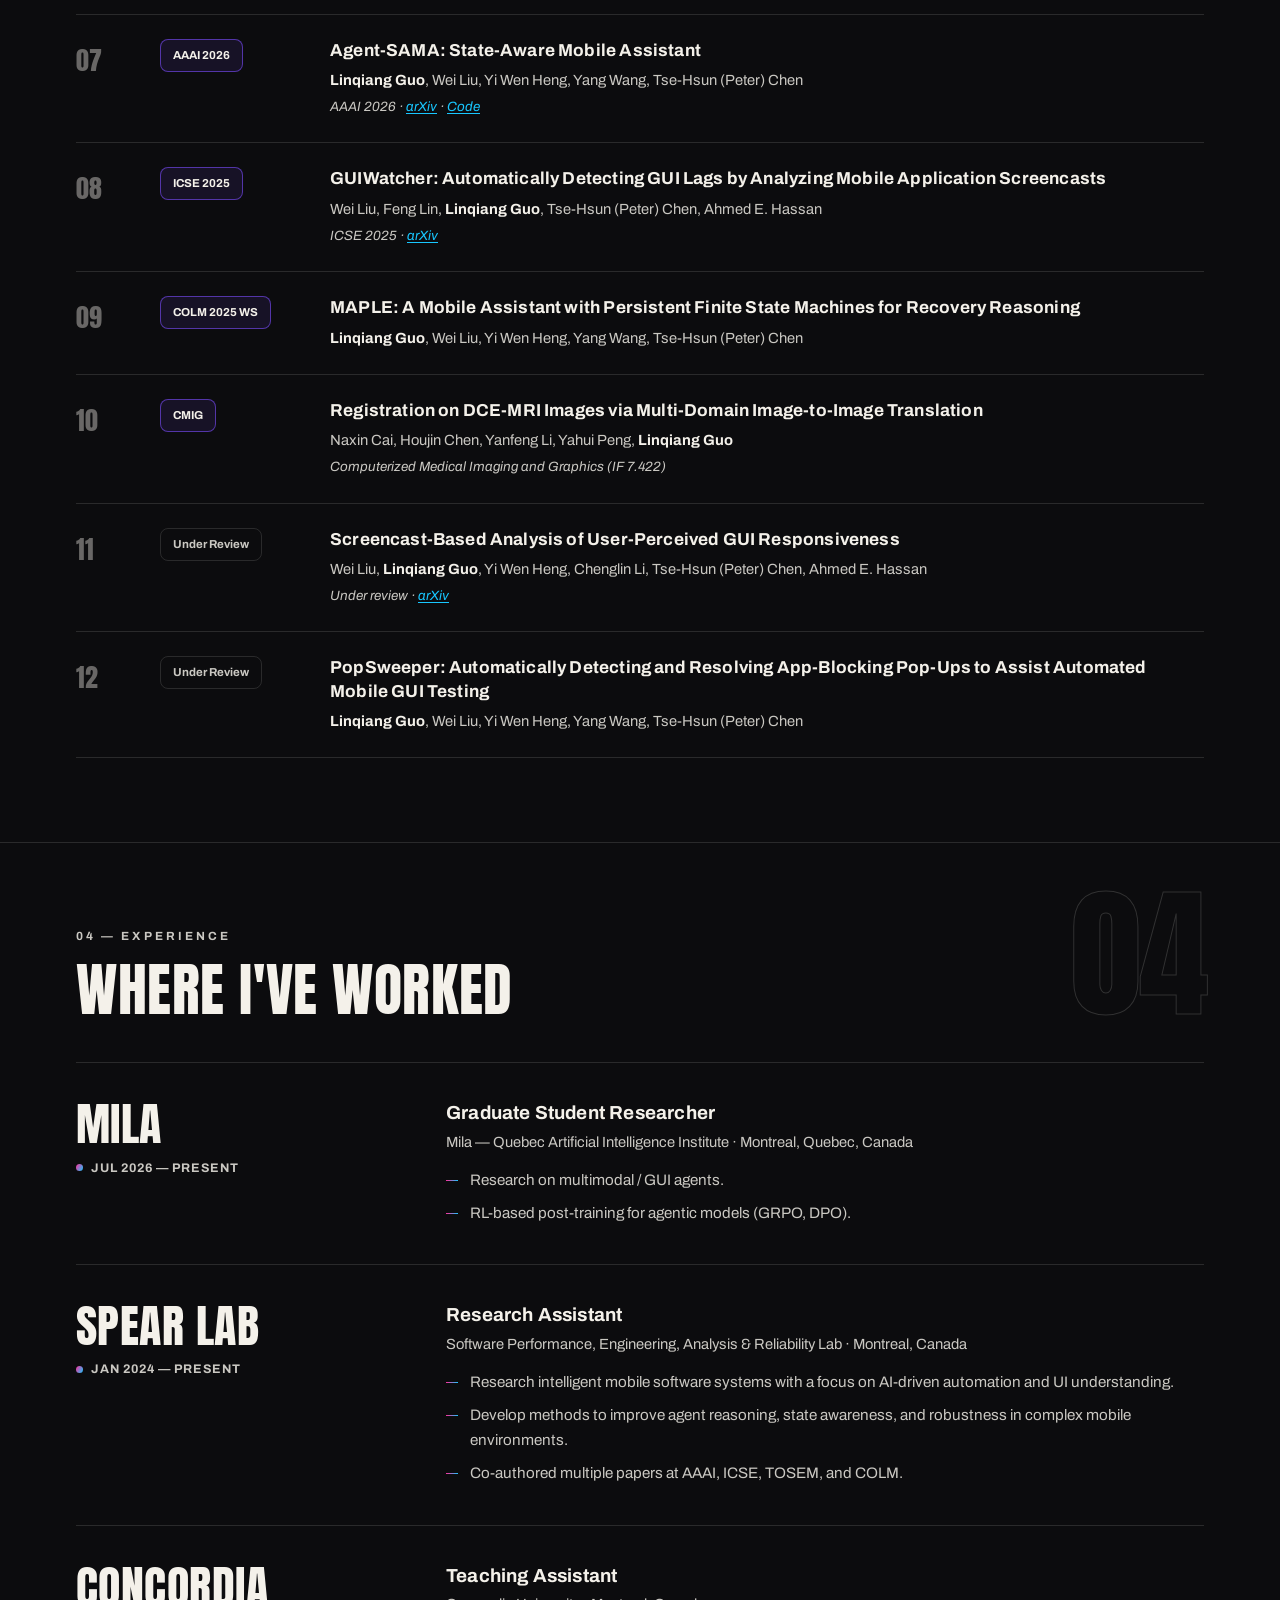
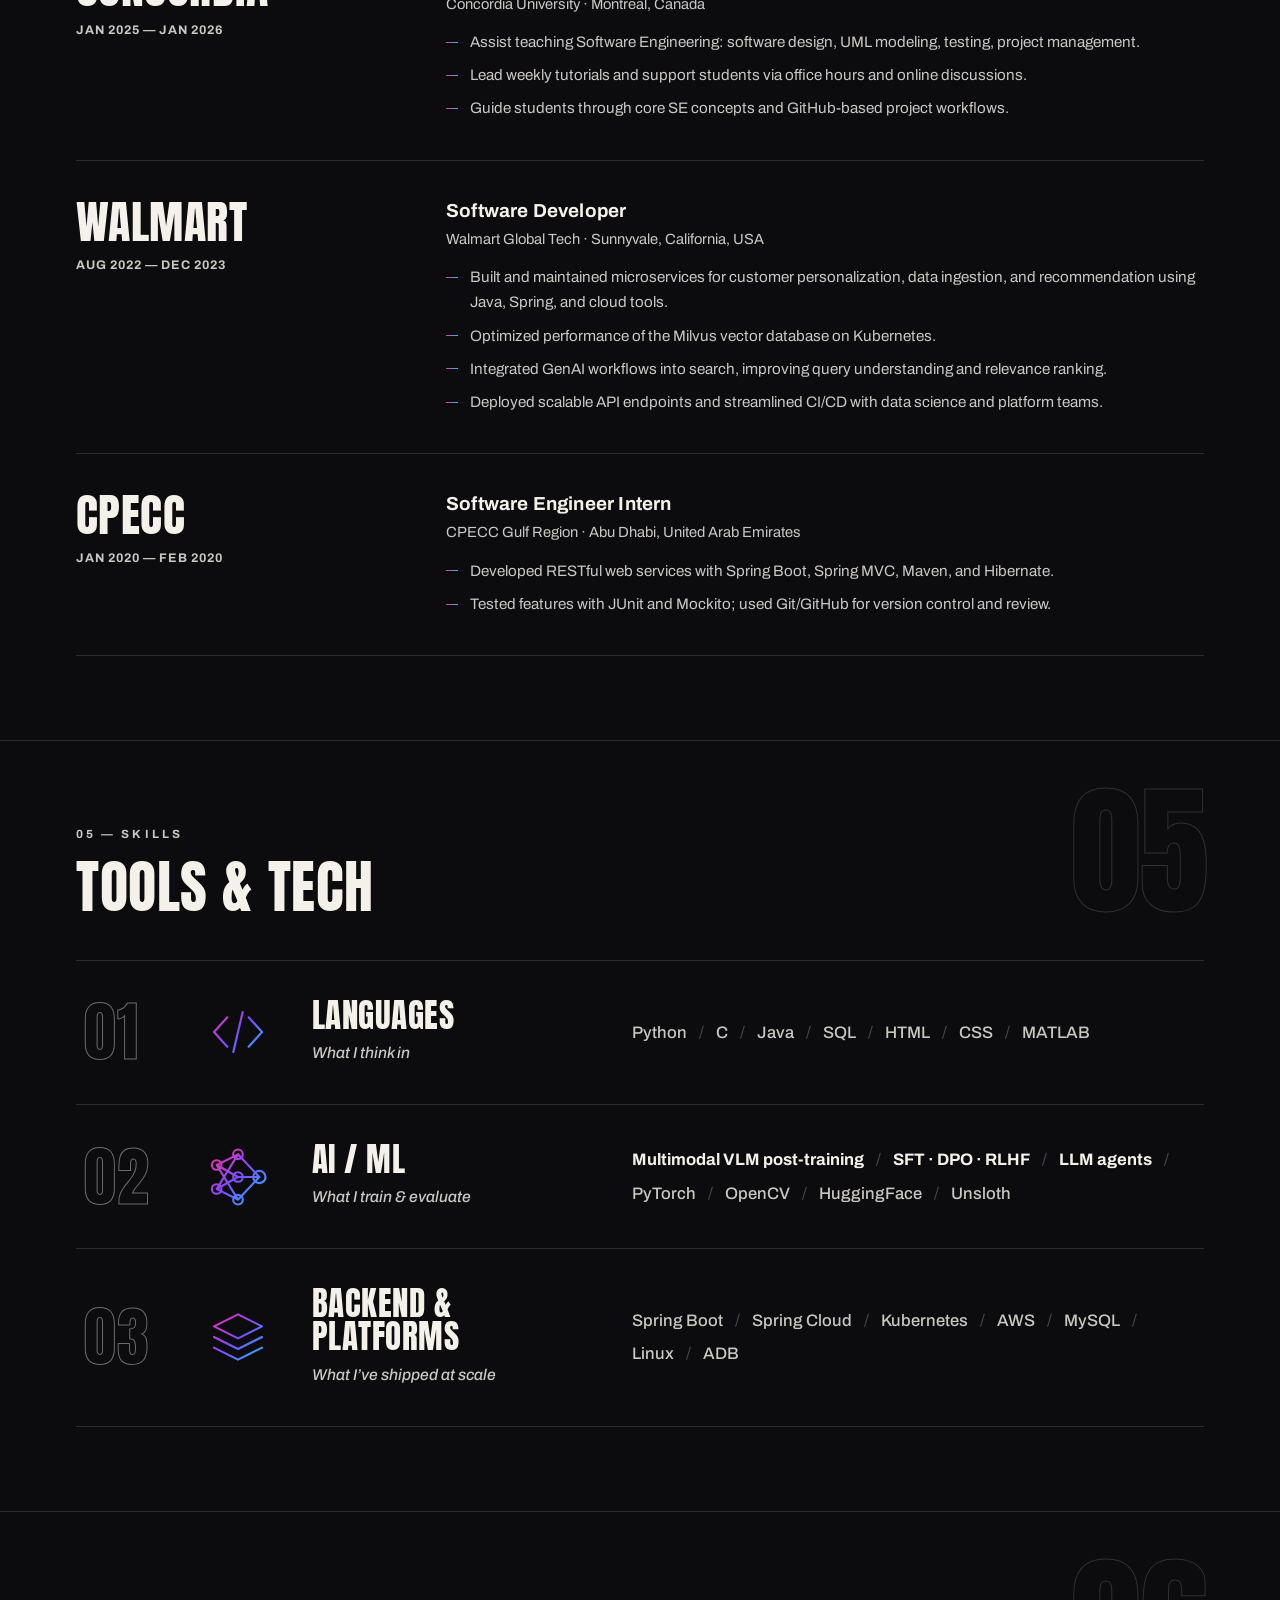
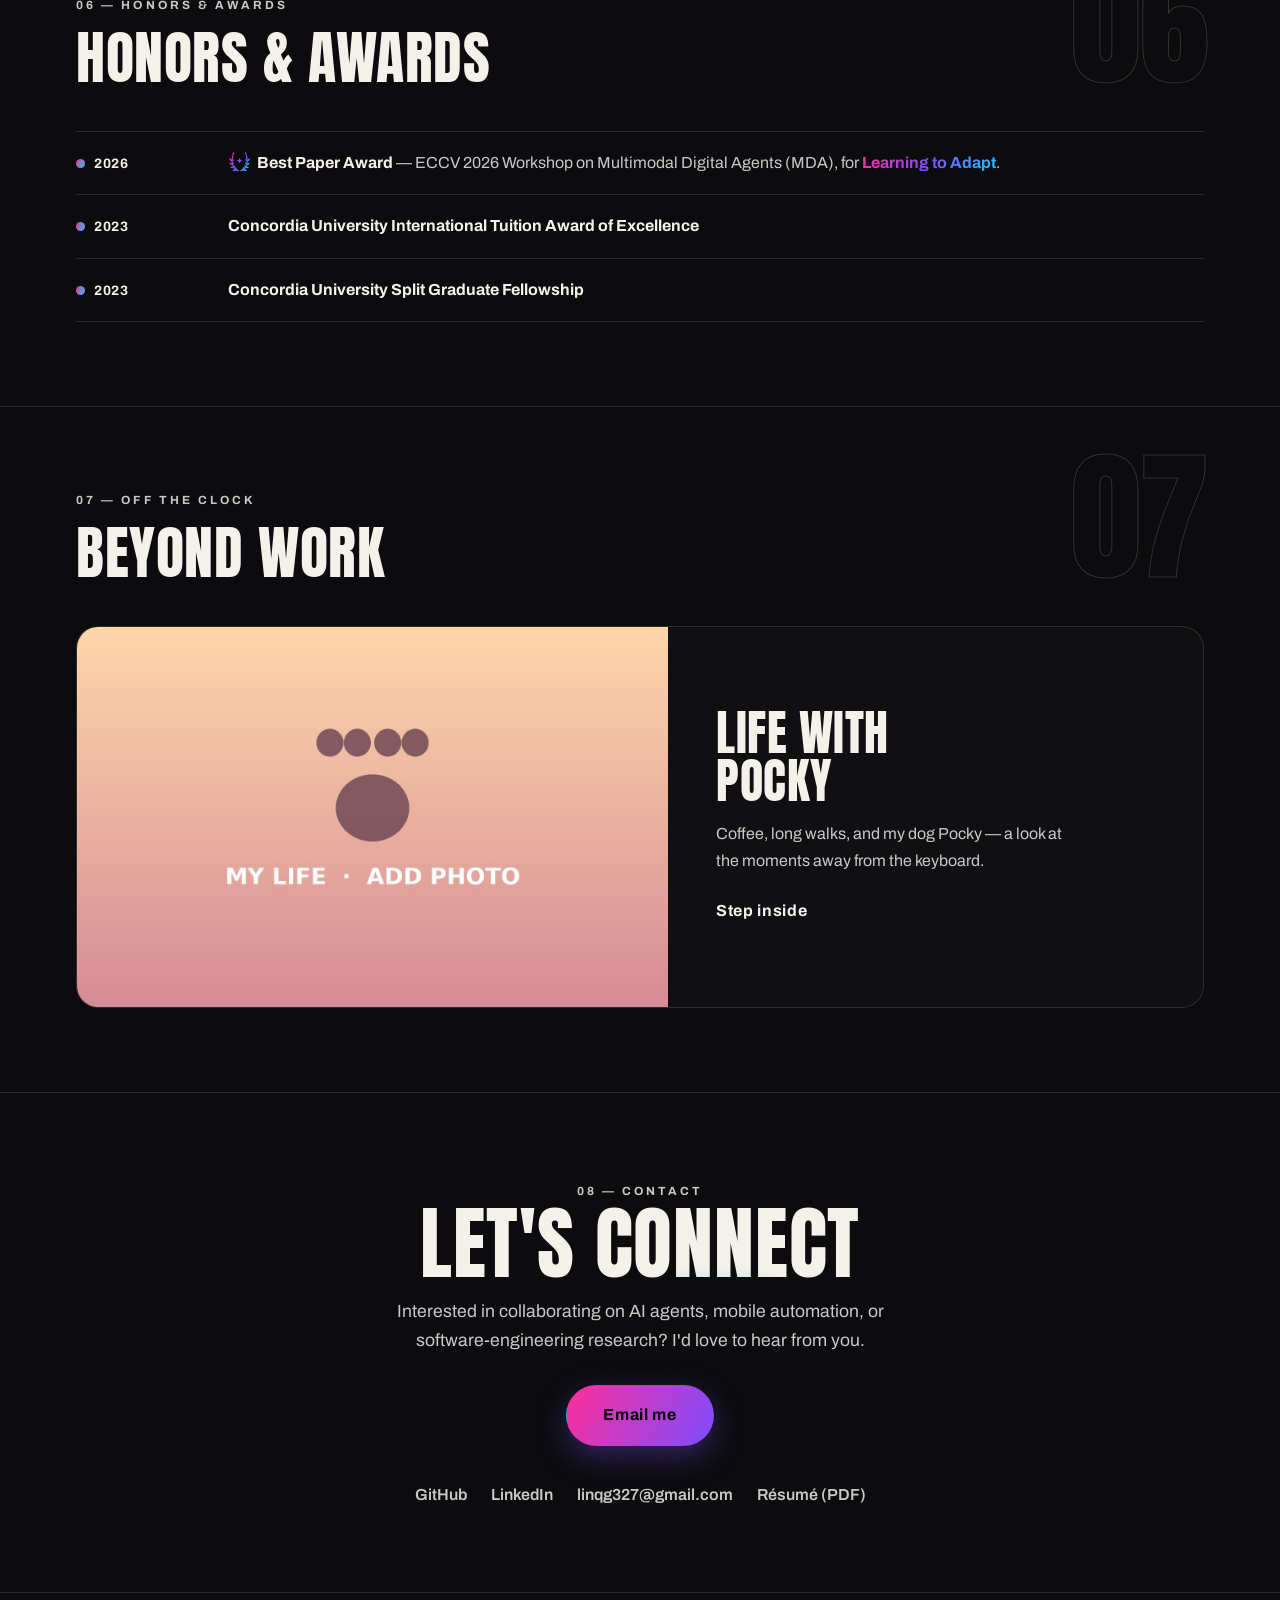
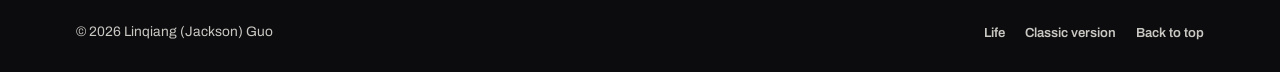
==== commit 9c51c04e: "Add the AndroidWorld-Generalization paper (arXiv 2603.07432) Add "How Far Does Online RL Generalize " ====
--- a/index.html
+++ b/index.html
@@ -10,7 +10,7 @@
   <link href="https://fonts.googleapis.com/css2?family=Anton&family=Archivo:ital,wght@0,400..800;1,400..800&family=Inter+Tight:wght@600..800&display=swap" rel="stylesheet" />
   <link rel="icon" href="assets/img/favicon-lg.svg?v=7" type="image/svg+xml" />
   <script>document.documentElement.classList.add("js");setTimeout(function(){var r=document.documentElement;if(!r.classList.contains("fx-ok"))r.classList.remove("js");},4000);</script>
-  <link rel="stylesheet" href="assets/css/editorial.css?v=72" />
+  <link rel="stylesheet" href="assets/css/editorial.css?v=73" />
 </head>
 <body>
   <!-- custom line-icon set (gradient monoline, matches the LG mark) -->
@@ -117,7 +117,7 @@
         </div>
       </div>
       <div class="nav__actions">
-        <a href="assets/files/Linqiang_Guo_Resume_2026.pdf?v=72" class="btn btn--sm" target="_blank" rel="noopener">CV</a>
+        <a href="assets/files/Linqiang_Guo_Resume_2026.pdf?v=73" class="btn btn--sm" target="_blank" rel="noopener">CV</a>
         <button class="theme-toggle" id="themeToggle" aria-label="Toggle light/dark mode"><svg class="ico ico--sun" aria-hidden="true"><use href="#i-sun"/></svg><svg class="ico ico--moon" aria-hidden="true"><use href="#i-moon"/></svg></button>
       </div>
     </div>
@@ -141,7 +141,7 @@
           </p>
           <div class="hero__cta" data-intro style="--d:4">
             <a href="#publications" class="btn btn--primary">View publications</a>
-            <a href="assets/files/Linqiang_Guo_Resume_2026.pdf?v=72" class="btn btn--ghost" target="_blank" rel="noopener">Download CV</a>
+            <a href="assets/files/Linqiang_Guo_Resume_2026.pdf?v=73" class="btn btn--ghost" target="_blank" rel="noopener">Download CV</a>
             <a class="chip" href="https://github.com/pockyitachi" target="_blank" rel="noopener" aria-label="GitHub">
               <svg class="chip__ico" viewBox="0 0 16 16" aria-hidden="true"><path fill="currentColor" d="M8 0c4.42 0 8 3.58 8 8a8.013 8.013 0 0 1-5.45 7.59c-.4.08-.55-.17-.55-.38 0-.27.01-1.13.01-2.2 0-.75-.25-1.23-.54-1.48 1.78-.2 3.65-.88 3.65-3.95 0-.88-.31-1.59-.82-2.15.08-.2.36-1.02-.08-2.12 0 0-.67-.22-2.2.82-.64-.18-1.32-.27-2-.27-.68 0-1.36.09-2 .27-1.53-1.03-2.2-.82-2.2-.82-.44 1.1-.16 1.92-.08 2.12-.51.56-.82 1.28-.82 2.15 0 3.06 1.86 3.75 3.64 3.95-.23.2-.44.55-.51 1.07-.46.21-1.61.55-2.33-.66-.15-.24-.6-.83-1.23-.82-.67.01-.27.38.01.53.34.19.73.9.82 1.13.16.45.68 1.31 2.69.94 0 .67.01 1.3.01 1.49 0 .21-.15.45-.55.38A7.995 7.995 0 0 1 0 8c0-4.42 3.58-8 8-8Z"/></svg>
               <span class="chip__label">GitHub</span>
@@ -352,6 +352,21 @@
           </li>
           <li class="pub has-more" data-reveal tabindex="0" aria-expanded="false">
             <span class="pub__no"></span>
+            <span class="pub__venue"><a class="badge badge--soft" href="https://arxiv.org/abs/2603.07432" target="_blank" rel="noopener">arXiv 2026</a></span>
+            <div class="pub__body">
+              <h3>How Far Does Online RL Generalize in Mobile GUI Agents? A Controlled Study with AndroidWorld-Generalization</h3>
+              <p class="pub__authors">Li Gu, Zihuan Jiang, Zhixiang Chi, Huan Liu, Ziqiang Wang, Yuanhao Yu, <strong>Linqiang Guo</strong>, Yang Wang</p>
+              <p class="pub__note">Preprint · AndroidWorld-Generalization benchmark and open RL training system · <a href="https://arxiv.org/abs/2603.07432" target="_blank" rel="noopener">arXiv</a></p>
+              <div class="pub__more pub__more--wide">
+                <div class="pub__more-inner">
+                  <figure class="pub__fig"><img src="assets/img/papers/androidworld-generalization.jpg" alt="Train and test examples for the three unseen regimes of AndroidWorld-Generalization" loading="lazy" /></figure>
+                  <p class="pub__summary">A controlled study of how far online RL generalizes in mobile GUI agents. It introduces AndroidWorld-Generalization, a ladder of three increasingly distant shifts (unseen instances, unseen task templates and unseen apps), together with an open RL training system. RL gains shrink at every step up the ladder (+17.5 / +11.1 / +4.2 points for UI-TARS-7B and +10.3 / +7.4 / +0 for Qwen3-VL-8B), while few-shot adaptation in the target app recovers +22.9 points, which motivates test-time adaptation.</p>
+                </div>
+              </div>
+            </div>
+          </li>
+          <li class="pub has-more" data-reveal tabindex="0" aria-expanded="false">
+            <span class="pub__no"></span>
             <span class="pub__venue"><a class="badge badge--soft" href="https://arxiv.org/abs/2610.04379" target="_blank" rel="noopener">arXiv 2026</a></span>
             <div class="pub__body">
               <h3>AgentPersonaBench: Benchmarking Persona-Driven User Simulation</h3>
@@ -607,7 +622,7 @@
           <a href="https://github.com/pockyitachi" target="_blank" rel="noopener">GitHub</a>
           <a href="https://www.linkedin.com/in/linqiangguo/" target="_blank" rel="noopener">LinkedIn</a>
           <a href="mailto:linqg327@gmail.com">linqg327@gmail.com</a>
-          <a href="assets/files/Linqiang_Guo_Resume_2026.pdf?v=72" target="_blank" rel="noopener">Résumé (PDF)</a>
+          <a href="assets/files/Linqiang_Guo_Resume_2026.pdf?v=73" target="_blank" rel="noopener">Résumé (PDF)</a>
         </div>
       </div>
     </section>
@@ -629,6 +644,6 @@
   <!-- custom cursor ring (shown only on fine-pointer devices) -->
   <div class="cursor-ring" id="cursorRing" aria-hidden="true"></div>
 
-  <script src="assets/js/editorial.js?v=72"></script>
+  <script src="assets/js/editorial.js?v=73"></script>
 </body>
 </html>
